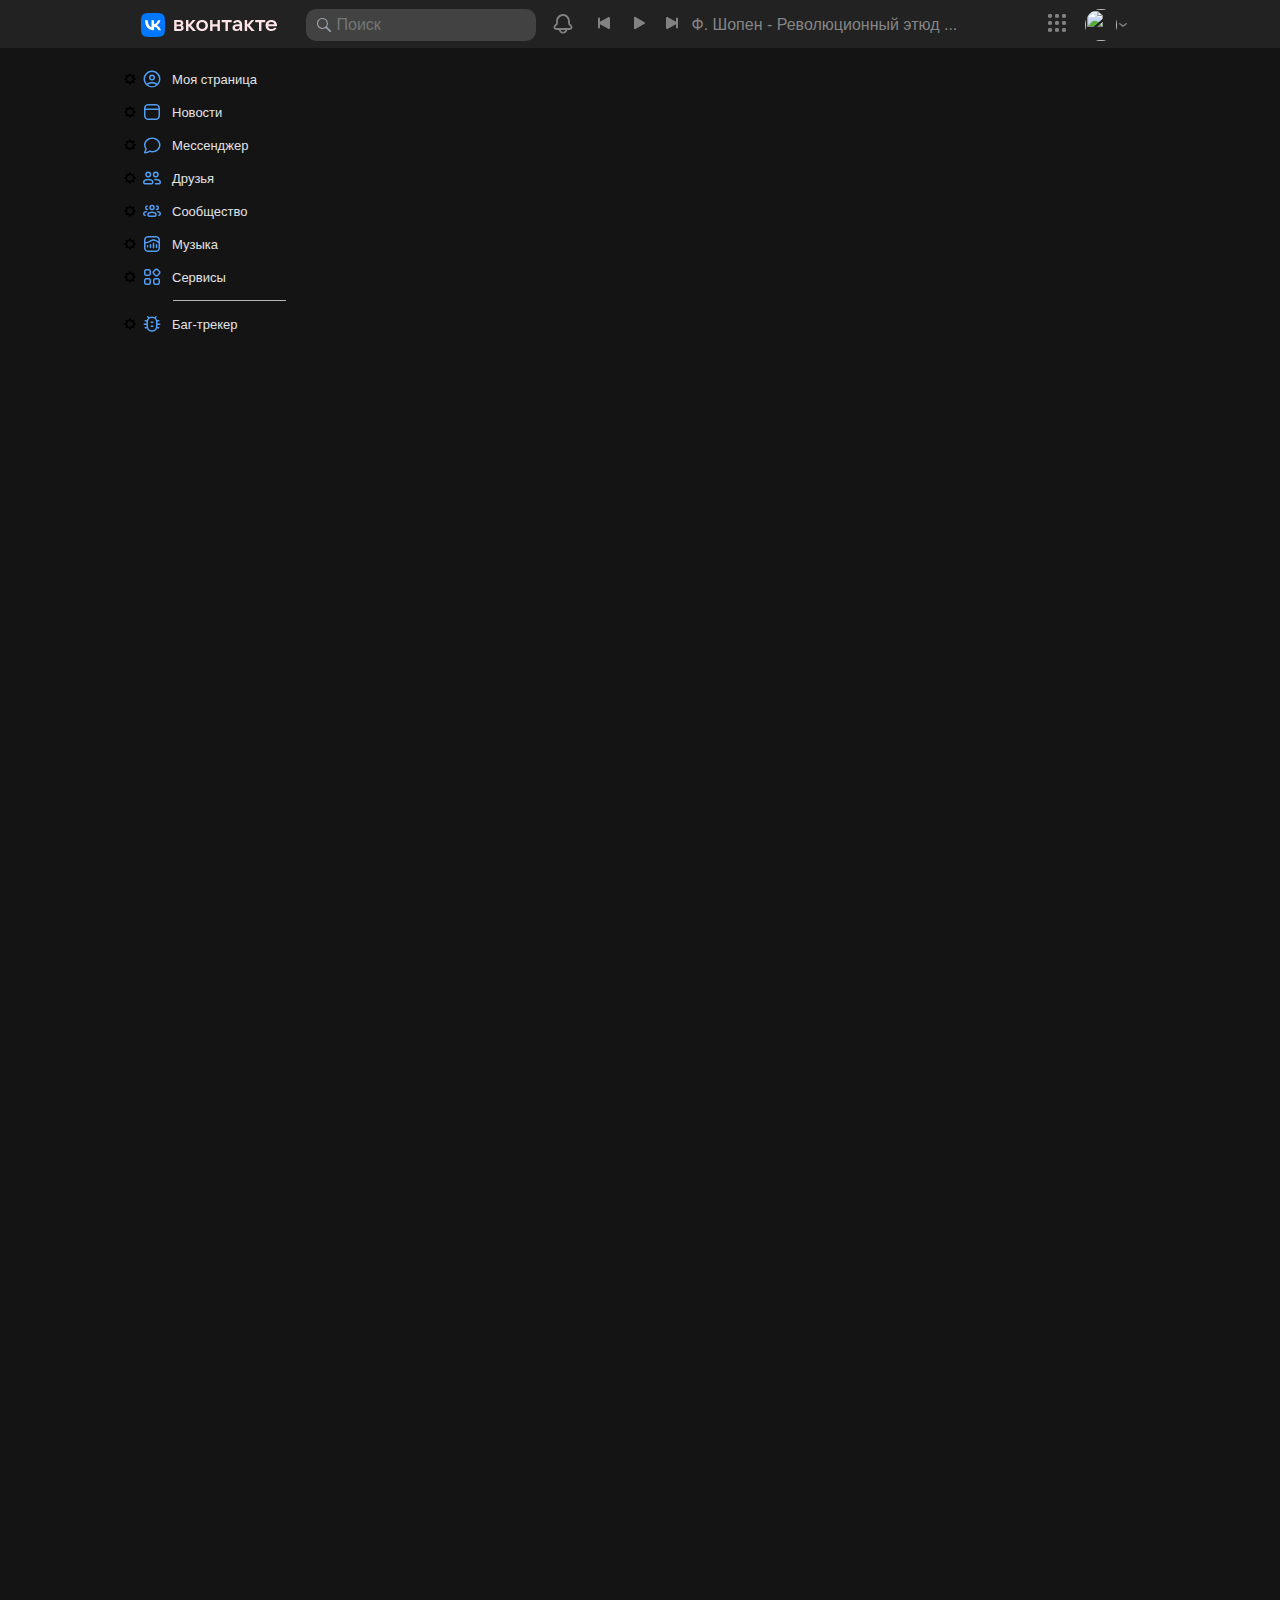
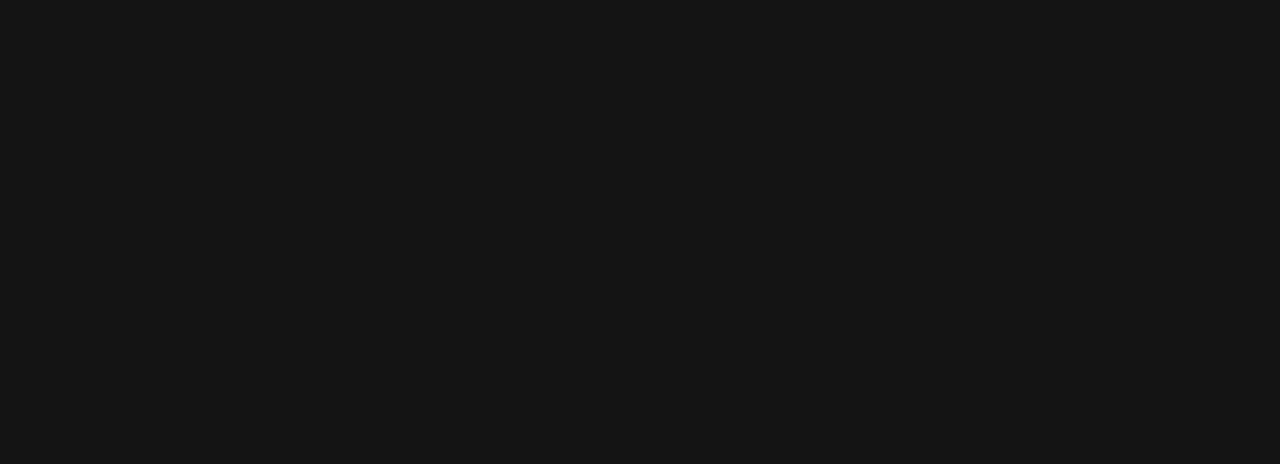
==== index.html @ 4e0b830e "first commit" ====
<!DOCTYPE html>
<html lang="en">
<head>
  <meta charset="UTF-8">
  <meta http-equiv="X-UA-Compatible" content="IE=edge">
  <meta name="viewport" content="width=device-width, initial-scale=1.0">
	<link rel="stylesheet" href="./css/styles.css">
  <title>VK</title>
</head>
<body>
	<header>
		<nav class="header__nav">
			<ul>
				<li>
					<a href="https://vk.com/feed" class="feedLink">
						<svg width="136" height="24" xmlns="http://www.w3.org/2000/svg"><path fill-rule="evenodd" clip-rule="evenodd" d="M67 12.5c0 3.34-2.43 5.5-5.88 5.5-3.45 0-5.88-2.16-5.88-5.5S57.67 7 61.12 7C64.57 7 67 9.16 67 12.5Zm-9.22 0c0 2.07 1.35 3.5 3.34 3.5s3.34-1.43 3.34-3.5-1.35-3.45-3.34-3.45-3.34 1.38-3.34 3.45Zm-17.03-.21c.95-.44 1.56-1.18 1.56-2.33 0-1.73-1.58-2.96-3.87-2.96h-5.27v11h5.5c2.37 0 4.02-1.29 4.02-3.05 0-1.33-.87-2.32-1.94-2.66ZM35.6 9.01h2.83c.85 0 1.44.5 1.44 1.2s-.6 1.2-1.44 1.2h-2.83V9ZM38.67 16h-3.06V13.3h3.06c.96 0 1.59.55 1.59 1.36 0 .8-.63 1.33-1.59 1.33ZM51.84 18h3.19l-5.06-5.71L54.61 7h-2.9l-3.68 4.27h-.6V7H45v11h2.44v-4.38h.59l3.8 4.38ZM76.47 7v4.34h-4.93V7H69.1v11h2.43v-4.44h4.93V18h2.43V7h-2.43ZM86.9 18h-2.44V9.22h-3.8V7H90.7v2.22h-3.8V18Zm9.7-11c-2.14 0-4.02.89-4.57 2.8l2.24.37a2.38 2.38 0 0 1 2.2-1.25c1.33 0 2.12.9 2.22 2.33h-2.37c-3.23 0-4.84 1.42-4.84 3.45 0 2.05 1.59 3.3 3.83 3.3 1.8 0 3-.82 3.53-1.73l.5 1.73h1.8v-6.18c0-3.19-1.73-4.82-4.54-4.82Zm-.72 9.16c-1.19 0-1.95-.61-1.95-1.57 0-.84.62-1.43 2.48-1.43h2.3c0 1.8-1.14 3-2.83 3ZM113.73 18h-3.2l-3.8-4.38h-.6V18h-2.42V7h2.43v4.27h.59L110.4 7h2.9l-4.63 5.29 5.05 5.71Zm4.27 0h2.44V9.22h3.8V7H114.2v2.22h3.8V18Zm12.3-11c3.33 0 5.7 2.2 5.7 5.37 0 .3-.02.55-.04.79h-8.84c.23 1.69 1.46 2.83 3.32 2.83 1.29 0 2.3-.55 2.83-1.33l2.29.38c-.83 2.1-2.98 2.96-5.27 2.96-3.34 0-5.71-2.18-5.71-5.5s2.37-5.5 5.71-5.5Zm3.06 4.25A3.06 3.06 0 0 0 130.29 9a3 3 0 0 0-3.02 2.25h6.09Z" fill="rgb(255, 227, 230)"></path><path d="M11.5 24h1c5.44 0 8.15 0 9.83-1.68C24 20.64 24 17.92 24 12.5v-1.02c0-5.4 0-8.12-1.67-9.8C20.65 0 17.93 0 12.5 0h-1C6.06 0 3.35 0 1.67 1.68 0 3.36 0 6.08 0 11.5v1.02c0 5.4 0 8.12 1.68 9.8C3.36 24 6.08 24 11.5 24Z" fill="#07F"></path><path d="M12.77 17.29c-5.47 0-8.59-3.75-8.72-9.99h2.74c.09 4.58 2.11 6.52 3.71 6.92V7.3h2.58v3.95c1.58-.17 3.24-1.97 3.8-3.95h2.58a7.62 7.62 0 0 1-3.51 4.98 7.9 7.9 0 0 1 4.11 5.01h-2.84a4.94 4.94 0 0 0-4.14-3.57v3.57h-.31Z" fill="#fff"></path></g></g><defs><clipPath id="new_logo_vk_with_text__a"><path fill="#fff" transform="translate(.001)" d="M0 0h136v24H0z"></path></clipPath><clipPath id="new_logo_vk_with_text__b"><path fill="#fff" transform="translate(0 -12)" d="M0 0h136v48H0z"></path></clipPath></defs></svg>
					</a>
				</li>
				<li>
					<div class="searchField">
						<img src="./img/search_16.svg" alt="">
						<input type="text" placeholder="Поиск">
					</div>
				</li>
				<li>
					<button type="button" class="notification"><svg xmlns="http://www.w3.org/2000/svg" width="24" height="24" fill="rgb(130, 130, 130)" viewBox="0 0 24 24"><path d="M12 2.1c4.02 0 6.9 3.28 6.9 7.53v1.6c0 .23.2.53.72 1.08l.27.27c1.08 1.1 1.51 1.73 1.51 2.75 0 .44-.05.79-.27 1.2-.45.88-1.42 1.37-2.87 1.37h-1.9c-.64 2.33-2.14 3.6-4.36 3.6-2.25 0-3.75-1.3-4.37-3.67l.02.07H5.74c-1.5 0-2.47-.5-2.9-1.41-.2-.4-.24-.72-.24-1.16 0-1.02.43-1.65 1.51-2.75l.27-.27c.53-.55.72-.85.72-1.08v-1.6C5.1 5.38 7.99 2.1 12 2.1Zm2.47 15.8H9.53c.46 1.25 1.25 1.8 2.47 1.8 1.22 0 2.01-.55 2.47-1.8ZM12 3.9c-2.96 0-5.1 2.43-5.1 5.73v1.6c0 .85-.39 1.46-1.23 2.33l-.28.29c-.75.75-.99 1.11-.99 1.48 0 .19.01.29.06.38.1.22.43.39 1.28.39h12.52c.82 0 1.16-.17 1.28-.4.05-.1.06-.2.06-.37 0-.37-.24-.73-.99-1.48l-.28-.29c-.84-.87-1.23-1.48-1.23-2.33v-1.6c0-3.3-2.13-5.73-5.1-5.73Z"></path></svg></button>
				</li>
				<li>
					<div class="musicPlayer-container">
						<div class="musicPlayer">
							<button><svg fill="rgb(130, 130, 130)" height="24" viewBox="0 0 24 24" width="24" xmlns="http://www.w3.org/2000/svg"><path d="M10 13.17v3.33a1 1 0 1 1-2 0v-9a1 1 0 0 1 2 0v3.33l8.15-4.66c.82-.48 1.85.11 1.85 1.06v9.54c0 .95-1.03 1.54-1.85 1.06z" fill-rule="evenodd"></path></svg></button>
							<button><svg xmlns="http://www.w3.org/2000/svg" width="24" height="24" fill="rgb(130, 130, 130)" viewBox="0 0 24 24"><path d="M18.5 11.13a1 1 0 0 1 0 1.74l-9 5.2A1 1 0 0 1 8 17.2V6.8a1 1 0 0 1 1.5-.86l9 5.2Z"></path></svg></button>
							<button><svg fill="rgb(130, 130, 130)" height="24" viewBox="0 0 24 24" width="24" xmlns="http://www.w3.org/2000/svg"><path d="M14 10.83V7.5a1 1 0 1 1 2 0v9a1 1 0 0 1-2 0v-3.33l-8.15 4.66A1.23 1.23 0 0 1 4 16.77V7.23c0-.95 1.03-1.54 1.85-1.06z"  fill-rule="evenodd"></path></svg></button>
							<p>Ф. Шопен - Революционный этюд ...</p>
						</div>
					</div>
				</li>
				<li>
					<div class="profileLink">
						<button class="sevice-button"><svg width="24" height="24" viewBox="0 0 24 24"  xmlns="http://www.w3.org/2000/svg"><path fill-rule="evenodd" clip-rule="evenodd" d="M3 5C3 4.29993 3 3.9499 3.13624 3.68251C3.25608 3.44731 3.44731 3.25608 3.68251 3.13624C3.9499 3 4.29993 3 5 3C5.70007 3 6.0501 3 6.31749 3.13624C6.55269 3.25608 6.74392 3.44731 6.86376 3.68251C7 3.9499 7 4.29993 7 5C7 5.70007 7 6.0501 6.86376 6.31749C6.74392 6.55269 6.55269 6.74392 6.31749 6.86376C6.0501 7 5.70007 7 5 7C4.29993 7 3.9499 7 3.68251 6.86376C3.44731 6.74392 3.25608 6.55269 3.13624 6.31749C3 6.0501 3 5.70007 3 5ZM3 12C3 11.2999 3 10.9499 3.13624 10.6825C3.25608 10.4473 3.44731 10.2561 3.68251 10.1362C3.9499 10 4.29993 10 5 10C5.70007 10 6.0501 10 6.31749 10.1362C6.55269 10.2561 6.74392 10.4473 6.86376 10.6825C7 10.9499 7 11.2999 7 12C7 12.7001 7 13.0501 6.86376 13.3175C6.74392 13.5527 6.55269 13.7439 6.31749 13.8638C6.0501 14 5.70007 14 5 14C4.29993 14 3.9499 14 3.68251 13.8638C3.44731 13.7439 3.25608 13.5527 3.13624 13.3175C3 13.0501 3 12.7001 3 12ZM3.13624 17.6825C3 17.9499 3 18.2999 3 19C3 19.7001 3 20.0501 3.13624 20.3175C3.25608 20.5527 3.44731 20.7439 3.68251 20.8638C3.9499 21 4.29993 21 5 21C5.70007 21 6.0501 21 6.31749 20.8638C6.55269 20.7439 6.74392 20.5527 6.86376 20.3175C7 20.0501 7 19.7001 7 19C7 18.2999 7 17.9499 6.86376 17.6825C6.74392 17.4473 6.55269 17.2561 6.31749 17.1362C6.0501 17 5.70007 17 5 17C4.29993 17 3.9499 17 3.68251 17.1362C3.44731 17.2561 3.25608 17.4473 3.13624 17.6825ZM10 5C10 4.29993 10 3.9499 10.1362 3.68251C10.2561 3.44731 10.4473 3.25608 10.6825 3.13624C10.9499 3 11.2999 3 12 3C12.7001 3 13.0501 3 13.3175 3.13624C13.5527 3.25608 13.7439 3.44731 13.8638 3.68251C14 3.9499 14 4.29993 14 5C14 5.70007 14 6.0501 13.8638 6.31749C13.7439 6.55269 13.5527 6.74392 13.3175 6.86376C13.0501 7 12.7001 7 12 7C11.2999 7 10.9499 7 10.6825 6.86376C10.4473 6.74392 10.2561 6.55269 10.1362 6.31749C10 6.0501 10 5.70007 10 5ZM10.1362 10.6825C10 10.9499 10 11.2999 10 12C10 12.7001 10 13.0501 10.1362 13.3175C10.2561 13.5527 10.4473 13.7439 10.6825 13.8638C10.9499 14 11.2999 14 12 14C12.7001 14 13.0501 14 13.3175 13.8638C13.5527 13.7439 13.7439 13.5527 13.8638 13.3175C14 13.0501 14 12.7001 14 12C14 11.2999 14 10.9499 13.8638 10.6825C13.7439 10.4473 13.5527 10.2561 13.3175 10.1362C13.0501 10 12.7001 10 12 10C11.2999 10 10.9499 10 10.6825 10.1362C10.4473 10.2561 10.2561 10.4473 10.1362 10.6825ZM10 19C10 18.2999 10 17.9499 10.1362 17.6825C10.2561 17.4473 10.4473 17.2561 10.6825 17.1362C10.9499 17 11.2999 17 12 17C12.7001 17 13.0501 17 13.3175 17.1362C13.5527 17.2561 13.7439 17.4473 13.8638 17.6825C14 17.9499 14 18.2999 14 19C14 19.7001 14 20.0501 13.8638 20.3175C13.7439 20.5527 13.5527 20.7439 13.3175 20.8638C13.0501 21 12.7001 21 12 21C11.2999 21 10.9499 21 10.6825 20.8638C10.4473 20.7439 10.2561 20.5527 10.1362 20.3175C10 20.0501 10 19.7001 10 19ZM17.1362 3.68251C17 3.9499 17 4.29993 17 5C17 5.70007 17 6.0501 17.1362 6.31749C17.2561 6.55269 17.4473 6.74392 17.6825 6.86376C17.9499 7 18.2999 7 19 7C19.7001 7 20.0501 7 20.3175 6.86376C20.5527 6.74392 20.7439 6.55269 20.8638 6.31749C21 6.0501 21 5.70007 21 5C21 4.29993 21 3.9499 20.8638 3.68251C20.7439 3.44731 20.5527 3.25608 20.3175 3.13624C20.0501 3 19.7001 3 19 3C18.2999 3 17.9499 3 17.6825 3.13624C17.4473 3.25608 17.2561 3.44731 17.1362 3.68251ZM17 12C17 11.2999 17 10.9499 17.1362 10.6825C17.2561 10.4473 17.4473 10.2561 17.6825 10.1362C17.9499 10 18.2999 10 19 10C19.7001 10 20.0501 10 20.3175 10.1362C20.5527 10.2561 20.7439 10.4473 20.8638 10.6825C21 10.9499 21 11.2999 21 12C21 12.7001 21 13.0501 20.8638 13.3175C20.7439 13.5527 20.5527 13.7439 20.3175 13.8638C20.0501 14 19.7001 14 19 14C18.2999 14 17.9499 14 17.6825 13.8638C17.4473 13.7439 17.2561 13.5527 17.1362 13.3175C17 13.0501 17 12.7001 17 12ZM17.1362 17.6825C17 17.9499 17 18.2999 17 19C17 19.7001 17 20.0501 17.1362 20.3175C17.2561 20.5527 17.4473 20.7439 17.6825 20.8638C17.9499 21 18.2999 21 19 21C19.7001 21 20.0501 21 20.3175 20.8638C20.5527 20.7439 20.7439 20.5527 20.8638 20.3175C21 20.0501 21 19.7001 21 19C21 18.2999 21 17.9499 20.8638 17.6825C20.7439 17.4473 20.5527 17.2561 20.3175 17.1362C20.0501 17 19.7001 17 19 17C18.2999 17 17.9499 17 17.6825 17.1362C17.4473 17.2561 17.2561 17.4473 17.1362 17.6825Z" fill="rgb(130, 130, 130)"></path></svg></button>
						<img src="https://sun7-23.userapi.com/s/v1/ig1/T058qdeTZw8lB11yMmc65r5_5e2QBACiPxk36OSyviLUZbp7XLorpheF04_qfHcwSFgsUuPk.jpg?size=50x50&quality=96&crop=140,0,338,338&ava=1" alt="">
						<svg  height="8" viewBox="0 0 12 8" width="12" xmlns="http://www.w3.org/2000/svg"><path clip-rule="evenodd" d="M2.16 2.3a.75.75 0 0 1 1.05-.14L6 4.3l2.8-2.15a.75.75 0 1 1 .9 1.19l-3.24 2.5c-.27.2-.65.2-.92 0L2.3 3.35a.75.75 0 0 1-.13-1.05z" fill="rgb(130, 130, 130)"" fill-rule="evenodd"></path></svg>
					</div>
				</li>
			</ul>
		</nav>
	</header>
	<main>
		<div class="side-bar">
			<div class="side-bar__menu">
				<nav>
					<ul>
						<li class="side-bar__item">
							<div class="side-bar__setting-button">
								<svg width="14" height="14" viewBox="0 0 24 24" xmlns="http://www.w3.org/2000/svg" ><g id="settings_24__Page-2" stroke="none" stroke-width="1" fill="none" fill-rule="evenodd"><g id="settings_24__settings_24"><path id="settings_24__Bounds" d="M0 0h24v24H0z"></path><path d="M9.13 5.05c1.25-.72 1.47-1.47 1.62-2.22.17-.83.42-.83.83-.83h.84c.41 0 .58 0 .83.83.23.75.38 1.5 1.63 2.23 1.4.37 2.08 0 2.72-.43.7-.47.88-.29 1.18 0l.59.6c.29.29.4.4 0 1.17-.38.7-.8 1.33-.42 2.73.72 1.25 1.47 1.47 2.22 1.62.83.17.83.42.83.83v.84c0 .41 0 .58-.83.83-.75.23-1.5.38-2.23 1.63-.37 1.4 0 2.08.43 2.72.47.7.29.88 0 1.18l-.6.59c-.29.29-.4.4-1.17 0-.7-.38-1.33-.8-2.73-.42-1.25.72-1.47 1.47-1.62 2.22-.17.83-.42.83-.83.83h-.84c-.41 0-.58 0-.83-.83-.23-.75-.38-1.5-1.63-2.23-1.4-.37-2.08 0-2.72.43-.7.47-.88.29-1.18 0l-.59-.6c-.29-.29-.4-.4 0-1.17.38-.7.8-1.33.42-2.73-.72-1.25-1.47-1.47-2.22-1.62-.83-.17-.83-.42-.83-.83v-.84c0-.41 0-.58.83-.83.75-.23 1.5-.38 2.23-1.63.37-1.4 0-2.08-.43-2.72-.47-.7-.29-.88 0-1.18l.6-.59c.29-.29.4-.4 1.17 0 .7.38 1.33.8 2.73.42ZM12 16.75a4.75 4.75 0 1 0 0-9.5 4.75 4.75 0 0 0 0 9.5Z" id="settings_24__Mask" fill="currentColor"></path></g></g></svg>
							</div>
							<div class="side-bar__link_container">
								<a href="" class="side-bar__link">
									<svg fill="none" height="20" viewBox="0 0 20 20" width="20" xmlns="http://www.w3.org/2000/svg"><path clip-rule="evenodd" d="M5.84 15.63a6.97 6.97 0 0 0 8.32 0 8.2 8.2 0 0 0-8.32 0zM4.7 14.57a7 7 0 1 1 10.6 0 9.7 9.7 0 0 0-10.6 0zM10 1.5a8.5 8.5 0 1 0 0 17 8.5 8.5 0 0 0 0-17zm-1.5 7a1.5 1.5 0 1 0 3 0 1.5 1.5 0 0 0-3 0zm1.5-3a3 3 0 1 0 0 6 3 3 0 0 0 0-6z" fill="#529EF4" fill-rule="evenodd"></path></svg>
									<span>Моя страница</span>
								</a>
							</div>				
						</li>
						<li class="side-bar__item">
							<div class="side-bar__setting-button">
								<svg width="14" height="14" viewBox="0 0 24 24" xmlns="http://www.w3.org/2000/svg" ><g id="settings_24__Page-2" stroke="none" stroke-width="1" fill="none" fill-rule="evenodd"><g id="settings_24__settings_24"><path id="settings_24__Bounds" d="M0 0h24v24H0z"></path><path d="M9.13 5.05c1.25-.72 1.47-1.47 1.62-2.22.17-.83.42-.83.83-.83h.84c.41 0 .58 0 .83.83.23.75.38 1.5 1.63 2.23 1.4.37 2.08 0 2.72-.43.7-.47.88-.29 1.18 0l.59.6c.29.29.4.4 0 1.17-.38.7-.8 1.33-.42 2.73.72 1.25 1.47 1.47 2.22 1.62.83.17.83.42.83.83v.84c0 .41 0 .58-.83.83-.75.23-1.5.38-2.23 1.63-.37 1.4 0 2.08.43 2.72.47.7.29.88 0 1.18l-.6.59c-.29.29-.4.4-1.17 0-.7-.38-1.33-.8-2.73-.42-1.25.72-1.47 1.47-1.62 2.22-.17.83-.42.83-.83.83h-.84c-.41 0-.58 0-.83-.83-.23-.75-.38-1.5-1.63-2.23-1.4-.37-2.08 0-2.72.43-.7.47-.88.29-1.18 0l-.59-.6c-.29-.29-.4-.4 0-1.17.38-.7.8-1.33.42-2.73-.72-1.25-1.47-1.47-2.22-1.62-.83-.17-.83-.42-.83-.83v-.84c0-.41 0-.58.83-.83.75-.23 1.5-.38 2.23-1.63.37-1.4 0-2.08-.43-2.72-.47-.7-.29-.88 0-1.18l.6-.59c.29-.29.4-.4 1.17 0 .7.38 1.33.8 2.73.42ZM12 16.75a4.75 4.75 0 1 0 0-9.5 4.75 4.75 0 0 0 0 9.5Z" id="settings_24__Mask" fill="currentColor"></path></g></g></svg>
							</div>
							<div class="side-bar__link_container">
								<a href="" class="side-bar__link">
									<svg fill="none" height="20" viewBox="0 0 20 20" width="20" xmlns="http://www.w3.org/2000/svg"><path clip-rule="evenodd" d="M11.84 2H8.16c-.93 0-1.67 0-2.26.05-.62.05-1.15.15-1.63.4a4.15 4.15 0 0 0-1.82 1.82 4.26 4.26 0 0 0-.4 1.63C2 6.5 2 7.23 2 8.16v3.68c0 .93 0 1.67.05 2.26.05.62.15 1.15.4 1.63.4.78 1.04 1.42 1.82 1.82.48.25 1.01.35 1.63.4.6.05 1.33.05 2.26.05h3.68c.93 0 1.67 0 2.26-.05a4.26 4.26 0 0 0 1.63-.4 4.15 4.15 0 0 0 1.82-1.82c.25-.48.35-1.01.4-1.63.05-.6.05-1.33.05-2.26V8.16c0-.93 0-1.67-.05-2.26a4.26 4.26 0 0 0-.4-1.63 4.15 4.15 0 0 0-1.82-1.82 4.26 4.26 0 0 0-1.63-.4C13.5 2 12.77 2 11.84 2zm-6.9 1.79c.25-.12.56-.2 1.08-.25.53-.04 1.2-.04 2.17-.04h3.62c.96 0 1.64 0 2.17.04.52.05.83.13 1.07.25.5.25.9.66 1.16 1.16.12.24.2.55.25 1.07l.02.48H3.52l.02-.48c.05-.52.13-.83.25-1.07.25-.5.66-.9 1.16-1.16zM3.5 8v3.81c0 .96 0 1.64.04 2.17.05.52.13.83.25 1.07.25.5.66.9 1.16 1.16.24.12.55.2 1.07.25.53.04 1.2.04 2.17.04h3.62c.96 0 1.64 0 2.17-.04a2.8 2.8 0 0 0 1.07-.25c.5-.25.9-.66 1.16-1.16.12-.24.2-.55.25-1.07.04-.53.04-1.2.04-2.17V8z" fill="#529EF4" fill-rule="evenodd"></path></svg>
									<span>Новости</span>
								</a>
							</div>
						</li>
						<li class="side-bar__item">
							<div class="side-bar__setting-button">
								<svg width="14" height="14" viewBox="0 0 24 24" xmlns="http://www.w3.org/2000/svg" ><g id="settings_24__Page-2" stroke="none" stroke-width="1" fill="none" fill-rule="evenodd"><g id="settings_24__settings_24"><path id="settings_24__Bounds" d="M0 0h24v24H0z"></path><path d="M9.13 5.05c1.25-.72 1.47-1.47 1.62-2.22.17-.83.42-.83.83-.83h.84c.41 0 .58 0 .83.83.23.75.38 1.5 1.63 2.23 1.4.37 2.08 0 2.72-.43.7-.47.88-.29 1.18 0l.59.6c.29.29.4.4 0 1.17-.38.7-.8 1.33-.42 2.73.72 1.25 1.47 1.47 2.22 1.62.83.17.83.42.83.83v.84c0 .41 0 .58-.83.83-.75.23-1.5.38-2.23 1.63-.37 1.4 0 2.08.43 2.72.47.7.29.88 0 1.18l-.6.59c-.29.29-.4.4-1.17 0-.7-.38-1.33-.8-2.73-.42-1.25.72-1.47 1.47-1.62 2.22-.17.83-.42.83-.83.83h-.84c-.41 0-.58 0-.83-.83-.23-.75-.38-1.5-1.63-2.23-1.4-.37-2.08 0-2.72.43-.7.47-.88.29-1.18 0l-.59-.6c-.29-.29-.4-.4 0-1.17.38-.7.8-1.33.42-2.73-.72-1.25-1.47-1.47-2.22-1.62-.83-.17-.83-.42-.83-.83v-.84c0-.41 0-.58.83-.83.75-.23 1.5-.38 2.23-1.63.37-1.4 0-2.08-.43-2.72-.47-.7-.29-.88 0-1.18l.6-.59c.29-.29.4-.4 1.17 0 .7.38 1.33.8 2.73.42ZM12 16.75a4.75 4.75 0 1 0 0-9.5 4.75 4.75 0 0 0 0 9.5Z" id="settings_24__Mask" fill="currentColor"></path></g></g></svg>
							</div>	
							<div class="side-bar__link_container">
								<a href="" class="side-bar__link">
									<svg width="20" height="20" viewBox="0 0 20 20" xmlns="http://www.w3.org/2000/svg"><g id="message_outline_20__Page-2" stroke="none" stroke-width="1" fill="none" fill-rule="evenodd"><g id="message_outline_20__message_outline_20"><path id="message_outline_20__Shape" opacity=".4" d="M0 0h20v20H0z"></path><path d="M6.83 15.75c.2-.23.53-.31.82-.2.81.3 1.7.45 2.6.45 3.77 0 6.75-2.7 6.75-6s-2.98-6-6.75-6S3.5 6.7 3.5 10c0 1.21.4 2.37 1.14 3.35.1.14.16.31.15.49-.04.76-.4 1.78-1.08 3.13 1.48-.11 2.5-.53 3.12-1.22ZM3.24 18.5a1.2 1.2 0 0 1-1.1-1.77A10.77 10.77 0 0 0 3.26 14 7 7 0 0 1 2 10c0-4.17 3.68-7.5 8.25-7.5S18.5 5.83 18.5 10s-3.68 7.5-8.25 7.5c-.92 0-1.81-.13-2.66-.4-1 .89-2.46 1.34-4.35 1.4Z" id="message_outline_20__Icon-Color" fill="#529EF4" fill-rule="nonzero"></path></g></g></svg>
									<span>Мессенджер</span>
								</a>
							</div>						
						</li>
						<li class="side-bar__item">
							<div class="side-bar__setting-button">
								<svg width="14" height="14" viewBox="0 0 24 24" xmlns="http://www.w3.org/2000/svg" ><g id="settings_24__Page-2" stroke="none" stroke-width="1" fill="none" fill-rule="evenodd"><g id="settings_24__settings_24"><path id="settings_24__Bounds" d="M0 0h24v24H0z"></path><path d="M9.13 5.05c1.25-.72 1.47-1.47 1.62-2.22.17-.83.42-.83.83-.83h.84c.41 0 .58 0 .83.83.23.75.38 1.5 1.63 2.23 1.4.37 2.08 0 2.72-.43.7-.47.88-.29 1.18 0l.59.6c.29.29.4.4 0 1.17-.38.7-.8 1.33-.42 2.73.72 1.25 1.47 1.47 2.22 1.62.83.17.83.42.83.83v.84c0 .41 0 .58-.83.83-.75.23-1.5.38-2.23 1.63-.37 1.4 0 2.08.43 2.72.47.7.29.88 0 1.18l-.6.59c-.29.29-.4.4-1.17 0-.7-.38-1.33-.8-2.73-.42-1.25.72-1.47 1.47-1.62 2.22-.17.83-.42.83-.83.83h-.84c-.41 0-.58 0-.83-.83-.23-.75-.38-1.5-1.63-2.23-1.4-.37-2.08 0-2.72.43-.7.47-.88.29-1.18 0l-.59-.6c-.29-.29-.4-.4 0-1.17.38-.7.8-1.33.42-2.73-.72-1.25-1.47-1.47-2.22-1.62-.83-.17-.83-.42-.83-.83v-.84c0-.41 0-.58.83-.83.75-.23 1.5-.38 2.23-1.63.37-1.4 0-2.08-.43-2.72-.47-.7-.29-.88 0-1.18l.6-.59c.29-.29.4-.4 1.17 0 .7.38 1.33.8 2.73.42ZM12 16.75a4.75 4.75 0 1 0 0-9.5 4.75 4.75 0 0 0 0 9.5Z" id="settings_24__Mask" fill="currentColor"></path></g></g></svg>
							</div>	
							<div class="side-bar__link_container">
								<a href="" class="side-bar__link">
									<svg fill="none" height="20" viewBox="0 0 20 20" width="20" xmlns="http://www.w3.org/2000/svg"><g fill="#529EF4"><g clip-rule="evenodd" fill-rule="evenodd"><path d="M6.25 3.5a3 3 0 1 0 0 6 3 3 0 0 0 0-6zm-1.5 3a1.5 1.5 0 1 0 3 0 1.5 1.5 0 0 0-3 0zm-2.06 5.07c.96-.55 2.22-.82 3.56-.82s2.6.27 3.56.82c.98.56 1.69 1.47 1.69 2.68 0 .7-.28 1.3-.78 1.71-.48.39-1.1.54-1.72.54H3.5c-.61 0-1.24-.15-1.72-.54-.5-.4-.78-1-.78-1.71 0-1.21.71-2.12 1.69-2.68zm.75 1.3c-.65.37-.94.84-.94 1.38 0 .3.1.44.22.54.14.11.4.21.78.21H9c.39 0 .64-.1.78-.21.12-.1.22-.25.22-.54 0-.54-.29-1-.94-1.38-.66-.39-1.65-.62-2.81-.62s-2.15.23-2.81.62zM13.75 3.5a3 3 0 1 0 0 6 3 3 0 0 0 0-6zm-1.5 3a1.5 1.5 0 1 0 3 0 1.5 1.5 0 0 0-3 0z"></path></g><path d="M13.75 12.25c-.23 0-.45.01-.68.03a.75.75 0 1 1-.14-1.49c.27-.03.54-.04.82-.04 1.34 0 2.6.27 3.56.82.98.56 1.69 1.47 1.69 2.68 0 .7-.28 1.3-.78 1.71-.48.39-1.1.54-1.72.54h-3a.75.75 0 0 1 0-1.5h3c.39 0 .64-.1.78-.21.12-.1.22-.25.22-.54 0-.54-.29-1-.94-1.38a5.77 5.77 0 0 0-2.81-.62z"></path></g></svg>
									<span>Друзья</span>
								</a>
							</div>						
						</li>
						<li class="side-bar__item">
							<div class="side-bar__setting-button">
								<svg width="14" height="14" viewBox="0 0 24 24" xmlns="http://www.w3.org/2000/svg" ><g id="settings_24__Page-2" stroke="none" stroke-width="1" fill="none" fill-rule="evenodd"><g id="settings_24__settings_24"><path id="settings_24__Bounds" d="M0 0h24v24H0z"></path><path d="M9.13 5.05c1.25-.72 1.47-1.47 1.62-2.22.17-.83.42-.83.83-.83h.84c.41 0 .58 0 .83.83.23.75.38 1.5 1.63 2.23 1.4.37 2.08 0 2.72-.43.7-.47.88-.29 1.18 0l.59.6c.29.29.4.4 0 1.17-.38.7-.8 1.33-.42 2.73.72 1.25 1.47 1.47 2.22 1.62.83.17.83.42.83.83v.84c0 .41 0 .58-.83.83-.75.23-1.5.38-2.23 1.63-.37 1.4 0 2.08.43 2.72.47.7.29.88 0 1.18l-.6.59c-.29.29-.4.4-1.17 0-.7-.38-1.33-.8-2.73-.42-1.25.72-1.47 1.47-1.62 2.22-.17.83-.42.83-.83.83h-.84c-.41 0-.58 0-.83-.83-.23-.75-.38-1.5-1.63-2.23-1.4-.37-2.08 0-2.72.43-.7.47-.88.29-1.18 0l-.59-.6c-.29-.29-.4-.4 0-1.17.38-.7.8-1.33.42-2.73-.72-1.25-1.47-1.47-2.22-1.62-.83-.17-.83-.42-.83-.83v-.84c0-.41 0-.58.83-.83.75-.23 1.5-.38 2.23-1.63.37-1.4 0-2.08-.43-2.72-.47-.7-.29-.88 0-1.18l.6-.59c.29-.29.4-.4 1.17 0 .7.38 1.33.8 2.73.42ZM12 16.75a4.75 4.75 0 1 0 0-9.5 4.75 4.75 0 0 0 0 9.5Z" id="settings_24__Mask" fill="currentColor"></path></g></g></svg>
							</div>	
							<div class="side-bar__link_container">
								<a href="" class="side-bar__link">
									<svg fill="none" height="20" viewBox="0 0 20 20" width="20" xmlns="http://www.w3.org/2000/svg"><path clip-rule="evenodd" d="M10 7.75a1.25 1.25 0 1 1 0-2.5 1.25 1.25 0 0 1 0 2.5zM7.25 6.5a2.75 2.75 0 1 1 5.5 0 2.75 2.75 0 0 1-5.5 0zm-.5 7.25c0-.42.23-.83.8-1.17A4.81 4.81 0 0 1 10 12c1.03 0 1.88.23 2.45.58.57.34.8.75.8 1.17 0 .3-.1.44-.22.54-.14.11-.4.21-.78.21h-4.5c-.39 0-.64-.1-.78-.21-.12-.1-.22-.25-.22-.54zM10 10.5c-1.22 0-2.37.27-3.23.8-.88.53-1.52 1.37-1.52 2.45 0 .7.28 1.3.78 1.71.48.39 1.1.54 1.72.54h4.5c.61 0 1.24-.15 1.72-.54.5-.4.78-1 .78-1.71 0-1.08-.64-1.92-1.52-2.45-.86-.53-2-.8-3.23-.8zm4-5.59c.06-.4.44-.7.85-.64a2.5 2.5 0 0 1-.35 4.98.75.75 0 0 1 0-1.5 1 1 0 0 0 .14-1.99.75.75 0 0 1-.63-.85zM15.76 10a.75.75 0 0 0 0 1.5c1.16 0 1.75.67 1.75 1.25 0 .22-.07.41-.19.55-.1.12-.24.2-.46.2a.75.75 0 0 0 0 1.5c1.43 0 2.15-1.21 2.15-2.25 0-1.71-1.6-2.75-3.25-2.75zM5 10.75a.75.75 0 0 0-.75-.75C2.61 10 1 11.04 1 12.75 1 13.79 1.72 15 3.15 15a.75.75 0 0 0 0-1.5.57.57 0 0 1-.47-.2.86.86 0 0 1-.18-.55c0-.58.6-1.25 1.75-1.25.41 0 .75-.34.75-.75zm.14-6.47a.75.75 0 0 1 .22 1.48 1 1 0 0 0 .14 1.99.75.75 0 1 1 0 1.5 2.5 2.5 0 0 1-.36-4.97z" fill="#529EF4" fill-rule="evenodd"></path></svg>
									<span>Сообщество</span>
								</a>
							</div>						
						</li>
						<li class="side-bar__item">
							<div class="side-bar__setting-button">
								<svg width="14" height="14" viewBox="0 0 24 24" xmlns="http://www.w3.org/2000/svg" ><g id="settings_24__Page-2" stroke="none" stroke-width="1" fill="none" fill-rule="evenodd"><g id="settings_24__settings_24"><path id="settings_24__Bounds" d="M0 0h24v24H0z"></path><path d="M9.13 5.05c1.25-.72 1.47-1.47 1.62-2.22.17-.83.42-.83.83-.83h.84c.41 0 .58 0 .83.83.23.75.38 1.5 1.63 2.23 1.4.37 2.08 0 2.72-.43.7-.47.88-.29 1.18 0l.59.6c.29.29.4.4 0 1.17-.38.7-.8 1.33-.42 2.73.72 1.25 1.47 1.47 2.22 1.62.83.17.83.42.83.83v.84c0 .41 0 .58-.83.83-.75.23-1.5.38-2.23 1.63-.37 1.4 0 2.08.43 2.72.47.7.29.88 0 1.18l-.6.59c-.29.29-.4.4-1.17 0-.7-.38-1.33-.8-2.73-.42-1.25.72-1.47 1.47-1.62 2.22-.17.83-.42.83-.83.83h-.84c-.41 0-.58 0-.83-.83-.23-.75-.38-1.5-1.63-2.23-1.4-.37-2.08 0-2.72.43-.7.47-.88.29-1.18 0l-.59-.6c-.29-.29-.4-.4 0-1.17.38-.7.8-1.33.42-2.73-.72-1.25-1.47-1.47-2.22-1.62-.83-.17-.83-.42-.83-.83v-.84c0-.41 0-.58.83-.83.75-.23 1.5-.38 2.23-1.63.37-1.4 0-2.08-.43-2.72-.47-.7-.29-.88 0-1.18l.6-.59c.29-.29.4-.4 1.17 0 .7.38 1.33.8 2.73.42ZM12 16.75a4.75 4.75 0 1 0 0-9.5 4.75 4.75 0 0 0 0 9.5Z" id="settings_24__Mask" fill="currentColor"></path></g></g></svg>
							</div>				
							<div class="side-bar__link_container">
								<a href="" class="side-bar__link">
									<svg fill="none" height="20" viewBox="0 0 20 20" width="20" xmlns="http://www.w3.org/2000/svg"><path fill="#529EF4" d="M5.5 11a.75.75 0 0 1 .75.75v1a.75.75 0 0 1-.75.75.75.75 0 0 1-.75-.75v-1A.75.75 0 0 1 5.5 11Zm3.75-.25a.75.75 0 0 0-1.5 0v2.75a.75.75 0 0 0 1.5 0v-2.75ZM14.5 10a.75.75 0 0 1 .75.76v2.8a.75.75 0 0 1-1.5-.01v-2.8a.75.75 0 0 1 .75-.75Zm-2.25-.74a.75.75 0 0 0-1.5 0v4.5a.75.75 0 0 0 1.5 0v-4.5Z"></path><path fill="#529EF4" fill-rule="evenodd" d="M7.92 2c-.88 0-1.6 0-2.17.05a4.1 4.1 0 0 0-1.57.39 4 4 0 0 0-1.74 1.74 4.1 4.1 0 0 0-.4 1.57C2 6.33 2 7.04 2 7.92v4.16c0 .88 0 1.6.05 2.17.04.58.15 1.1.39 1.57a4 4 0 0 0 1.74 1.74c.48.24.99.35 1.57.4.58.04 1.29.04 2.17.04h4.16c.88 0 1.6 0 2.17-.05a4.1 4.1 0 0 0 1.57-.39 4 4 0 0 0 1.74-1.74c.24-.47.35-.99.4-1.57.04-.58.04-1.29.04-2.17V7.92c0-.88 0-1.6-.05-2.17a4.1 4.1 0 0 0-.39-1.57 4 4 0 0 0-1.74-1.74 4.1 4.1 0 0 0-1.57-.4C13.67 2 12.96 2 12.08 2H7.92ZM4.87 3.77c.22-.11.51-.19 1-.23.51-.04 1.16-.04 2.08-.04h4.1c.92 0 1.57 0 2.07.04.5.04.8.12 1.02.23a2.5 2.5 0 0 1 1.09 1.1c.11.22.19.51.23 1 .03.42.04.93.04 1.6-.38-.28-.85-.6-1.35-.9-1.04-.65-2.4-1.32-3.65-1.32-1.43 0-2.53.64-3.54 1.23l-.42.25A8.5 8.5 0 0 1 3.5 7.99v-.04c0-.92 0-1.57.04-2.07.04-.5.12-.8.23-1.01a2.5 2.5 0 0 1 1.1-1.1ZM3.5 9.5v2.55c0 .92 0 1.57.04 2.07.04.5.12.8.23 1.02a2.5 2.5 0 0 0 1.1 1.09c.22.11.51.19 1 .23.51.04 1.16.04 2.08.04h4.1c.92 0 1.57 0 2.07-.04.5-.04.8-.12 1.02-.23a2.5 2.5 0 0 0 1.09-1.1c.11-.22.19-.51.23-1 .04-.51.04-1.16.04-2.08V9.36a30.58 30.58 0 0 1-.17-.13c-.43-.33-1.14-.88-1.96-1.39a6.19 6.19 0 0 0-2.87-1.09c-1 0-1.73.42-2.77 1.02a70.79 70.79 0 0 1-.45.26A9.97 9.97 0 0 1 3.5 9.5Z" clip-rule="evenodd"></path></svg>
									<span>Музыка</span>
								</a>
							</div>			
						</li>
						<li class="side-bar__item">
							<div class="side-bar__setting-button">
								<svg width="14" height="14" viewBox="0 0 24 24" xmlns="http://www.w3.org/2000/svg" ><g id="settings_24__Page-2" stroke="none" stroke-width="1" fill="none" fill-rule="evenodd"><g id="settings_24__settings_24"><path id="settings_24__Bounds" d="M0 0h24v24H0z"></path><path d="M9.13 5.05c1.25-.72 1.47-1.47 1.62-2.22.17-.83.42-.83.83-.83h.84c.41 0 .58 0 .83.83.23.75.38 1.5 1.63 2.23 1.4.37 2.08 0 2.72-.43.7-.47.88-.29 1.18 0l.59.6c.29.29.4.4 0 1.17-.38.7-.8 1.33-.42 2.73.72 1.25 1.47 1.47 2.22 1.62.83.17.83.42.83.83v.84c0 .41 0 .58-.83.83-.75.23-1.5.38-2.23 1.63-.37 1.4 0 2.08.43 2.72.47.7.29.88 0 1.18l-.6.59c-.29.29-.4.4-1.17 0-.7-.38-1.33-.8-2.73-.42-1.25.72-1.47 1.47-1.62 2.22-.17.83-.42.83-.83.83h-.84c-.41 0-.58 0-.83-.83-.23-.75-.38-1.5-1.63-2.23-1.4-.37-2.08 0-2.72.43-.7.47-.88.29-1.18 0l-.59-.6c-.29-.29-.4-.4 0-1.17.38-.7.8-1.33.42-2.73-.72-1.25-1.47-1.47-2.22-1.62-.83-.17-.83-.42-.83-.83v-.84c0-.41 0-.58.83-.83.75-.23 1.5-.38 2.23-1.63.37-1.4 0-2.08-.43-2.72-.47-.7-.29-.88 0-1.18l.6-.59c.29-.29.4-.4 1.17 0 .7.38 1.33.8 2.73.42ZM12 16.75a4.75 4.75 0 1 0 0-9.5 4.75 4.75 0 0 0 0 9.5Z" id="settings_24__Mask" fill="currentColor"></path></g></g></svg>
							</div>
							<div class="side-bar__link_container">
								<a href="" class="side-bar__link">
									<svg fill="none" height="20" viewBox="0 0 20 20" width="20" xmlns="http://www.w3.org/2000/svg"><path clip-rule="evenodd" d="M11.76 7.7c-.28-.27-.52-.51-.7-.73a2.3 2.3 0 0 1-.47-.77 2.25 2.25 0 0 1 0-1.4c.1-.3.27-.54.46-.77.19-.22.45-.48.73-.76l.25-.24.24-.25c.28-.28.54-.54.76-.73.23-.19.47-.36.77-.46.46-.14.94-.14 1.4 0 .3.1.54.27.77.46.22.19.46.43.74.7l.26.28.27.26c.28.28.52.52.7.74.2.23.37.47.47.77.14.46.14.94 0 1.4-.1.3-.27.54-.46.77-.19.22-.45.48-.73.76l-.25.24-.24.25c-.28.28-.54.54-.76.73-.23.19-.47.36-.77.46-.46.14-.94.14-1.4 0a2.3 2.3 0 0 1-.77-.46 13.4 13.4 0 0 1-.74-.7l-.26-.28-.27-.26zm4.4-1.03-.25.24-.24.25c-.3.3-.5.5-.67.64a.85.85 0 0 1-.27.18.75.75 0 0 1-.46 0A.86.86 0 0 1 14 7.8c-.16-.14-.36-.33-.67-.64l-.24-.25-.25-.24c-.3-.3-.5-.5-.64-.67a.85.85 0 0 1-.18-.27.75.75 0 0 1 0-.46.85.85 0 0 1 .18-.27c.14-.16.33-.36.64-.67l.25-.24.24-.25c.3-.3.5-.5.67-.64a.86.86 0 0 1 .27-.18.75.75 0 0 1 .46 0c.04.01.11.05.27.18.16.14.36.33.67.64l.24.25.25.24c.3.3.5.5.64.67.13.16.17.23.18.27.05.15.05.31 0 .46a.86.86 0 0 1-.18.27c-.14.16-.33.36-.64.67zM11 14.12c0-.4 0-.74.02-1.02.03-.3.08-.59.23-.87.21-.42.56-.77.98-.98.28-.15.58-.2.87-.23.28-.02.65-.02 1.05-.02h.7c.4 0 .77 0 1.05.02.3.03.59.08.87.23.42.21.77.56.98.98.15.28.2.58.23.87.02.28.02.63.02 1.02v.76c0 .4 0 .74-.02 1.02a2.25 2.25 0 0 1-1.2 1.86c-.3.14-.59.2-.88.22-.28.02-.65.02-1.05.02h-.7c-.4 0-.77 0-1.05-.02-.3-.03-.59-.08-.87-.23a2.25 2.25 0 0 1-.98-.98 2.3 2.3 0 0 1-.23-.87c-.02-.28-.02-.63-.02-1.02v-.38zm3.85 2.38h-.7c-.43 0-.71 0-.92-.02a.86.86 0 0 1-.32-.06.75.75 0 0 1-.33-.33.86.86 0 0 1-.06-.32c-.02-.2-.02-.49-.02-.92v-.7c0-.43 0-.71.02-.92.01-.2.04-.28.06-.32a.75.75 0 0 1 .33-.33.85.85 0 0 1 .32-.06c.2-.02.49-.02.92-.02h.7c.43 0 .71 0 .92.02.2.01.28.04.32.06.14.07.26.19.33.33.02.04.05.11.06.32.02.2.02.49.02.92v.7c0 .43 0 .71-.02.92a.86.86 0 0 1-.06.32.75.75 0 0 1-.33.33.86.86 0 0 1-.32.06c-.2.02-.49.02-.92.02zM2 5.12v.76c0 .4 0 .74.02 1.02a2.25 2.25 0 0 0 1.2 1.86c.3.14.59.2.88.22.28.02.65.02 1.05.02h.7c.4 0 .77 0 1.05-.02a2.25 2.25 0 0 0 1.86-1.2c.14-.3.2-.59.22-.88C9 6.62 9 6.27 9 5.88v-.76c0-.4 0-.74-.02-1.02a2.3 2.3 0 0 0-.23-.87 2.25 2.25 0 0 0-.98-.98 2.3 2.3 0 0 0-.87-.23C6.62 2 6.25 2 5.85 2h-.7c-.4 0-.77 0-1.05.02a2.25 2.25 0 0 0-1.86 1.2c-.14.3-.2.59-.22.88C2 4.38 2 4.73 2 5.12zM5.5 7.5h.35c.43 0 .71 0 .92-.02.2-.01.28-.04.32-.06a.75.75 0 0 0 .33-.33.85.85 0 0 0 .06-.32c.02-.2.02-.49.02-.92v-.7c0-.43 0-.71-.02-.92a.85.85 0 0 0-.06-.32.75.75 0 0 0-.33-.33.86.86 0 0 0-.32-.06c-.2-.02-.49-.02-.92-.02h-.7c-.43 0-.71 0-.92.02a.86.86 0 0 0-.32.06.75.75 0 0 0-.33.33.85.85 0 0 0-.06.32c-.02.2-.02.49-.02.92v.7c0 .43 0 .71.02.92.01.2.04.28.06.32.07.14.19.26.33.33.04.02.11.05.32.06.2.02.49.02.92.02zM2 14.12c0-.4 0-.74.02-1.02.03-.3.08-.59.23-.87.21-.42.56-.77.98-.98.28-.15.58-.2.87-.23.28-.02.65-.02 1.05-.02h.7c.4 0 .77 0 1.05.02.3.03.59.08.87.23.42.21.77.56.98.98.15.28.2.58.23.87.02.28.02.63.02 1.02v.76c0 .4 0 .74-.02 1.02a2.25 2.25 0 0 1-1.2 1.86c-.3.14-.59.2-.88.22-.28.02-.65.02-1.05.02h-.7c-.4 0-.77 0-1.05-.02a2.25 2.25 0 0 1-1.86-1.2 2.3 2.3 0 0 1-.22-.88C2 15.62 2 15.27 2 14.88v-.38zm3.85 2.38h-.7c-.43 0-.71 0-.92-.02a.86.86 0 0 1-.32-.06.75.75 0 0 1-.33-.33.85.85 0 0 1-.06-.32c-.02-.2-.02-.49-.02-.92v-.7c0-.43 0-.71.02-.92.01-.2.04-.28.06-.32a.75.75 0 0 1 .33-.33.85.85 0 0 1 .32-.06c.2-.02.49-.02.92-.02h.7c.43 0 .71 0 .92.02.2.01.28.04.32.06.14.07.26.19.33.33.02.04.05.11.06.32.02.2.02.49.02.92v.7c0 .43 0 .71-.02.92a.85.85 0 0 1-.06.32.75.75 0 0 1-.33.33.86.86 0 0 1-.32.06c-.2.02-.49.02-.92.02z" fill="#529EF4" fill-rule="evenodd"></path></svg>
									<span>Сервисы</span>
								</a>
							</div>
						</li>
						<li>
							<div class="side-bar__separator"></div>
						</li>
						<li class="side-bar__item">
							<div class="side-bar__setting-button">
								<svg width="14" height="14" viewBox="0 0 24 24" xmlns="http://www.w3.org/2000/svg" ><g id="settings_24__Page-2" stroke="none" stroke-width="1" fill="none" fill-rule="evenodd"><g id="settings_24__settings_24"><path id="settings_24__Bounds" d="M0 0h24v24H0z"></path><path d="M9.13 5.05c1.25-.72 1.47-1.47 1.62-2.22.17-.83.42-.83.83-.83h.84c.41 0 .58 0 .83.83.23.75.38 1.5 1.63 2.23 1.4.37 2.08 0 2.72-.43.7-.47.88-.29 1.18 0l.59.6c.29.29.4.4 0 1.17-.38.7-.8 1.33-.42 2.73.72 1.25 1.47 1.47 2.22 1.62.83.17.83.42.83.83v.84c0 .41 0 .58-.83.83-.75.23-1.5.38-2.23 1.63-.37 1.4 0 2.08.43 2.72.47.7.29.88 0 1.18l-.6.59c-.29.29-.4.4-1.17 0-.7-.38-1.33-.8-2.73-.42-1.25.72-1.47 1.47-1.62 2.22-.17.83-.42.83-.83.83h-.84c-.41 0-.58 0-.83-.83-.23-.75-.38-1.5-1.63-2.23-1.4-.37-2.08 0-2.72.43-.7.47-.88.29-1.18 0l-.59-.6c-.29-.29-.4-.4 0-1.17.38-.7.8-1.33.42-2.73-.72-1.25-1.47-1.47-2.22-1.62-.83-.17-.83-.42-.83-.83v-.84c0-.41 0-.58.83-.83.75-.23 1.5-.38 2.23-1.63.37-1.4 0-2.08-.43-2.72-.47-.7-.29-.88 0-1.18l.6-.59c.29-.29.4-.4 1.17 0 .7.38 1.33.8 2.73.42ZM12 16.75a4.75 4.75 0 1 0 0-9.5 4.75 4.75 0 0 0 0 9.5Z" id="settings_24__Mask" fill="currentColor"></path></g></g></svg>
							</div>
							<div class="side-bar__link_container">
								<a href="" class="side-bar__link">
									<svg fill="none" height="20" viewBox="0 0 20 20" width="20" xmlns="http://www.w3.org/2000/svg"><path clip-rule="evenodd" d="M5.22 2.22c.3-.3.77-.3 1.06 0l1 1a5.47 5.47 0 0 1 5.28-.09l.91-.91a.75.75 0 1 1 1.06 1.06l-.74.74A5.5 5.5 0 0 1 15.13 6h1.62a.75.75 0 0 1 0 1.5h-1.27l.02.5v1.5h2.25a.75.75 0 0 1 0 1.5H15.5v1.25c0 .25-.02.5-.05.75h1.3a.75.75 0 0 1 0 1.5h-1.73a5.5 5.5 0 0 1-10.04 0H3.25a.75.75 0 0 1 0-1.5h1.3c-.03-.25-.05-.5-.05-.75V11H2.25a.75.75 0 0 1 0-1.5H4.5V8c0-.17 0-.34.02-.5H3.25a.75.75 0 0 1 0-1.5h1.62a5.5 5.5 0 0 1 1.21-1.86l-.86-.86a.75.75 0 0 1 0-1.06zM14 12.25V8a4 4 0 0 0-8 0v4.25a4 4 0 0 0 8 0zm-5.5-4c0-.41.34-.75.75-.75h1.5a.75.75 0 0 1 0 1.5h-1.5a.75.75 0 0 1-.75-.75zm.75 3.25a.75.75 0 0 0 0 1.5h1.5a.75.75 0 0 0 0-1.5z" fill="#529EF4" fill-rule="evenodd"></path></svg>
									<span>Баг-трекер</span>
								</a>
							</div>						
						</li>
					</ul>
				</nav>
			</div>
			<div>

			</div>
		</div>
	</main>
</body>
</html>
---- css/styles.css ----
html {
  font-family: sans-serif;
  -ms-text-size-adjust: 100%;
  -webkit-text-size-adjust: 100%;
}

body {
  margin: 0;
}

article, aside, details, figcaption, figure, footer, header, hgroup, main, nav, section, summary {
  display: block;
}

audio, canvas, progress, video {
  display: inline-block;
  vertical-align: baseline;
}

audio:not([controls]) {
  display: none;
  height: 0;
}

[hidden], template {
  display: none;
}

a {
  background: transparent;
}

a:active, a:hover {
  outline: 0;
}

abbr[title] {
  border-bottom: 1px dotted;
}

b, strong {
  font-weight: bold;
}

dfn {
  font-style: italic;
}

h1 {
  font-size: 2em;
  margin: 0.67em 0;
}

mark {
  background: #ff0;
  color: #000;
}

small {
  font-size: 80%;
}

sub, sup {
  font-size: 75%;
  line-height: 0;
  position: relative;
  vertical-align: baseline;
}

sup {
  top: -0.5em;
}

sub {
  bottom: -0.25em;
}

img {
  border: 0;
}

svg:not(:root) {
  overflow: hidden;
}

figure {
  margin: 1em 40px;
}

hr {
  -webkit-box-sizing: content-box;
          box-sizing: content-box;
  height: 0;
}

pre {
  overflow: auto;
}

code, kbd, pre, samp {
  font-family: monospace, monospace;
  font-size: 1em;
}

button, input, optgroup, select, textarea {
  color: inherit;
  font: inherit;
  margin: 0;
}

button {
  overflow: visible;
}

button, select {
  text-transform: none;
}

button, html input[type=button], input[type=reset], input[type=submit] {
  -webkit-appearance: button;
  cursor: pointer;
}

button[disabled], html input[disabled] {
  cursor: default;
}

button::-moz-focus-inner, input::-moz-focus-inner {
  border: 0;
  padding: 0;
}

input {
  line-height: normal;
}

input[type=checkbox], input[type=radio] {
  -webkit-box-sizing: border-box;
          box-sizing: border-box;
  padding: 0;
}

input[type=number]::-webkit-inner-spin-button, input[type=number]::-webkit-outer-spin-button {
  height: auto;
}

input[type=search] {
  -webkit-appearance: textfield;
  -webkit-box-sizing: content-box;
  box-sizing: content-box;
}

input[type=search]::-webkit-search-cancel-button, input[type=search]::-webkit-search-decoration {
  -webkit-appearance: none;
}

fieldset {
  border: 1px solid #c0c0c0;
  margin: 0 2px;
  padding: 0.35em 0.625em 0.75em;
}

legend {
  border: 0;
  padding: 0;
}

textarea {
  overflow: auto;
}

optgroup {
  font-weight: bold;
}

table {
  border-collapse: collapse;
  border-spacing: 0;
}

td, th {
  padding: 0;
}

body {
  background: #141414;
}

header {
  position: fixed;
  top: 0;
  left: 0;
  width: 100%;
  height: 48px;
  background: #222222;
}

.header__nav {
  width: 1024px;
  margin: 0 auto;
  padding-left: 15px;
  display: -webkit-box;
  display: -ms-flexbox;
  display: flex;
  -webkit-box-orient: horizontal;
  -webkit-box-direction: normal;
      -ms-flex-direction: row;
          flex-direction: row;
  -webkit-box-align: center;
      -ms-flex-align: center;
          align-items: center;
}
.header__nav button {
  background: transparent;
  border: 0px;
}
.header__nav ul {
  margin: 0 auto;
  display: -webkit-box;
  display: -ms-flexbox;
  display: flex;
  -webkit-box-orient: horizontal;
  -webkit-box-direction: normal;
      -ms-flex-direction: row;
          flex-direction: row;
  -webkit-box-align: center;
      -ms-flex-align: center;
          align-items: center;
  padding-top: 9px;
  -webkit-padding-start: 0px;
          padding-inline-start: 0px;
}
.header__nav li {
  list-style-type: none;
}
.header__nav p {
  margin: 0px;
}

.feedLink {
  width: 165px;
  display: -webkit-box;
  display: -ms-flexbox;
  display: flex;
  -webkit-box-orient: horizontal;
  -webkit-box-direction: normal;
      -ms-flex-direction: row;
          flex-direction: row;
  -webkit-box-align: center;
      -ms-flex-align: center;
          align-items: center;
}

.searchField {
  width: 230px;
  height: 32px;
  display: -webkit-box;
  display: -ms-flexbox;
  display: flex;
  -webkit-box-orient: horizontal;
  -webkit-box-direction: normal;
      -ms-flex-direction: row;
          flex-direction: row;
  -webkit-box-align: center;
      -ms-flex-align: center;
          align-items: center;
  border-radius: 10px;
  background: #424242;
}
.searchField img {
  position: relative;
  left: 10px;
}
.searchField input {
  padding-left: 15px;
  background: transparent;
  border: 0px;
}

.notification {
  width: 48px;
  padding: 1px 0px 0px 6px;
}

.musicPlayer-container {
  width: 455px;
}

.musicPlayer {
  display: -webkit-box;
  display: -ms-flexbox;
  display: flex;
  -webkit-box-align: center;
      -ms-flex-align: center;
          align-items: center;
  -webkit-box-pack: start;
      -ms-flex-pack: start;
          justify-content: flex-start;
  -webkit-box-orient: horizontal;
  -webkit-box-direction: normal;
      -ms-flex-direction: row;
          flex-direction: row;
  width: 385px;
}
.musicPlayer p {
  color: #858585;
  width: 270px;
}

.profileLink {
  width: 116px;
  display: -webkit-box;
  display: -ms-flexbox;
  display: flex;
  -webkit-box-orient: horizontal;
  -webkit-box-direction: normal;
      -ms-flex-direction: row;
          flex-direction: row;
  -webkit-box-align: center;
      -ms-flex-align: center;
          align-items: center;
}
.profileLink img {
  width: 32px;
  height: 32px;
  border-radius: 100px;
}

.sevice-button {
  margin-right: 10px;
}

main {
  width: 1034px;
  height: 2000px;
  margin: 64px auto 0px auto;
}

.side-bar {
  width: 164px;
}

.side-bar__menu ul {
  padding: 0px;
}
.side-bar__menu li {
  width: 164px;
  margin: 3px 0px 3px 0px;
  list-style-type: none;
}
.side-bar__menu span {
  margin-left: 10px;
  font-size: 13px;
  font-weight: 400px;
  color: #E1E3E6;
}

.side-bar__item {
  width: 164px;
  height: 30px;
  display: -webkit-box;
  display: -ms-flexbox;
  display: flex;
  -webkit-box-orient: horizontal;
  -webkit-box-direction: normal;
      -ms-flex-direction: row;
          flex-direction: row;
  list-style-type: none;
}

.side-bar__link_container {
  width: 148px;
}
.side-bar__link_container :hover {
  background: red;
}

.side-bar__link {
  height: 30px;
  display: -webkit-box;
  display: -ms-flexbox;
  display: flex;
  -webkit-box-orient: horizontal;
  -webkit-box-direction: normal;
      -ms-flex-direction: row;
          flex-direction: row;
  -webkit-box-align: center;
      -ms-flex-align: center;
          align-items: center;
  text-decoration: none;
}

.side-bar__setting-button {
  width: 14px;
  height: 30px;
  margin-right: 5px;
  display: -webkit-box;
  display: -ms-flexbox;
  display: flex;
  -webkit-box-orient: horizontal;
  -webkit-box-direction: normal;
      -ms-flex-direction: row;
          flex-direction: row;
  -webkit-box-align: center;
      -ms-flex-align: center;
          align-items: center;
  -webkit-box-pack: center;
      -ms-flex-pack: center;
          justify-content: center;
}
.side-bar__setting-button :hover {
  color: #858585;
}

.side-bar__separator {
  width: 113px;
  height: 1px;
  background: #b6b6b6;
  cursor: default;
  margin: 8px 0px 8px 50px;
}
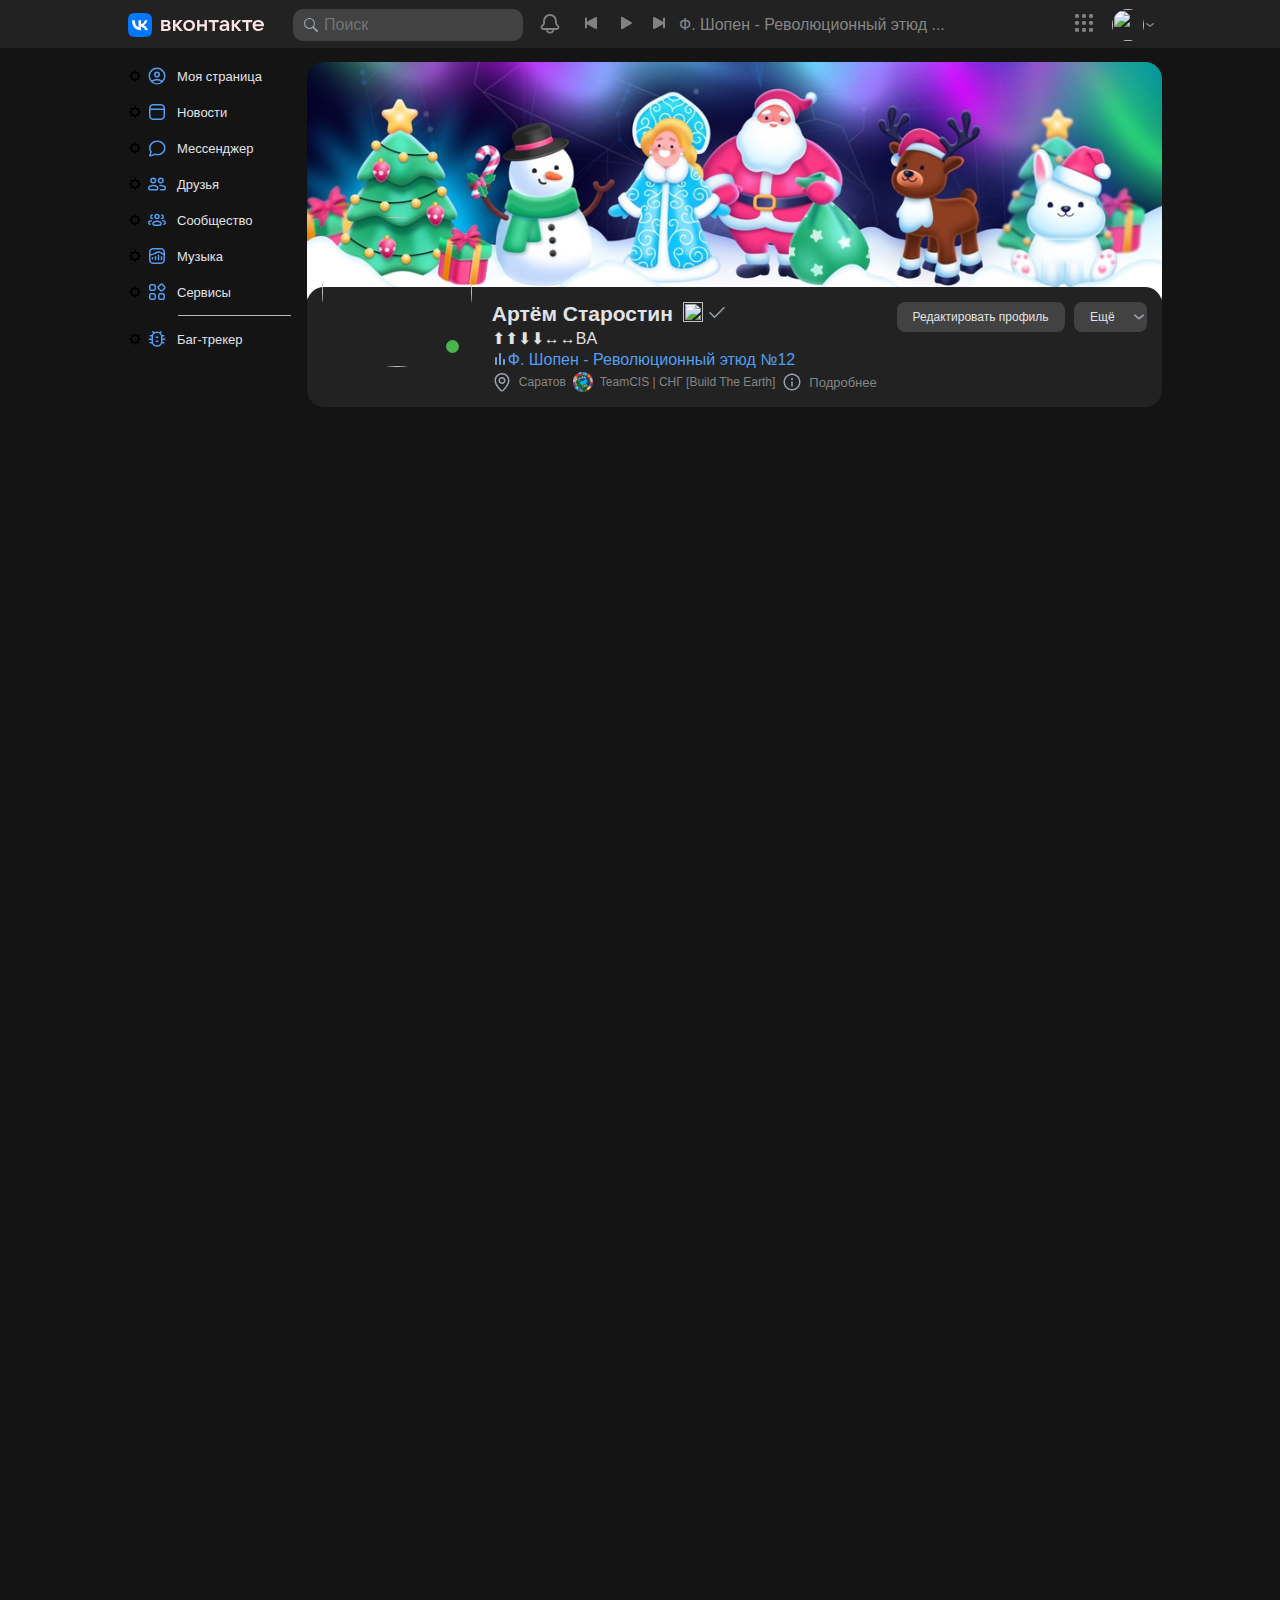
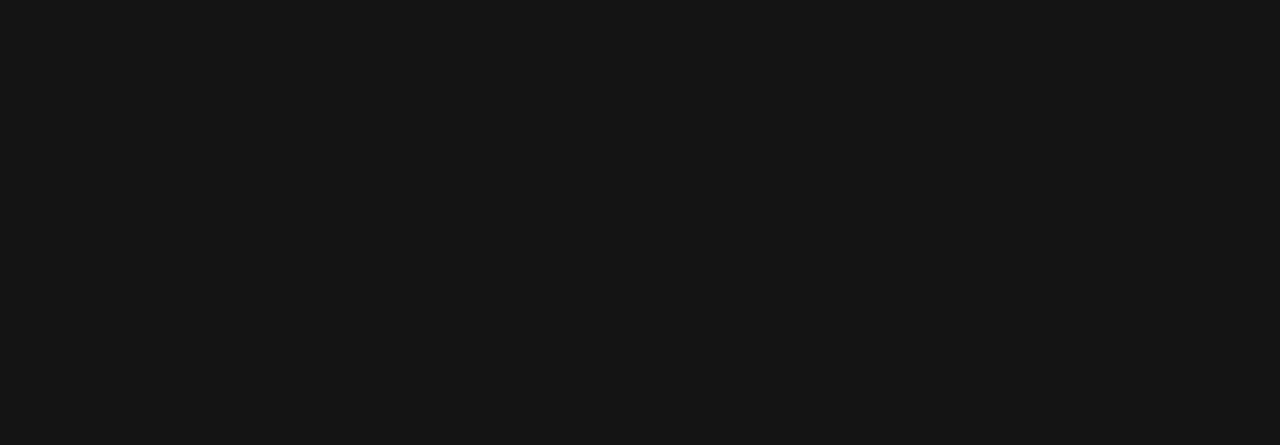
==== commit 2be88225: "Profile_Info_Panel" ====
--- a/index.html
+++ b/index.html
@@ -8,146 +8,197 @@
   <title>VK</title>
 </head>
 <body>
-	<header>
-		<nav class="header__nav">
-			<ul>
-				<li>
-					<a href="https://vk.com/feed" class="feedLink">
-						<svg width="136" height="24" xmlns="http://www.w3.org/2000/svg"><path fill-rule="evenodd" clip-rule="evenodd" d="M67 12.5c0 3.34-2.43 5.5-5.88 5.5-3.45 0-5.88-2.16-5.88-5.5S57.67 7 61.12 7C64.57 7 67 9.16 67 12.5Zm-9.22 0c0 2.07 1.35 3.5 3.34 3.5s3.34-1.43 3.34-3.5-1.35-3.45-3.34-3.45-3.34 1.38-3.34 3.45Zm-17.03-.21c.95-.44 1.56-1.18 1.56-2.33 0-1.73-1.58-2.96-3.87-2.96h-5.27v11h5.5c2.37 0 4.02-1.29 4.02-3.05 0-1.33-.87-2.32-1.94-2.66ZM35.6 9.01h2.83c.85 0 1.44.5 1.44 1.2s-.6 1.2-1.44 1.2h-2.83V9ZM38.67 16h-3.06V13.3h3.06c.96 0 1.59.55 1.59 1.36 0 .8-.63 1.33-1.59 1.33ZM51.84 18h3.19l-5.06-5.71L54.61 7h-2.9l-3.68 4.27h-.6V7H45v11h2.44v-4.38h.59l3.8 4.38ZM76.47 7v4.34h-4.93V7H69.1v11h2.43v-4.44h4.93V18h2.43V7h-2.43ZM86.9 18h-2.44V9.22h-3.8V7H90.7v2.22h-3.8V18Zm9.7-11c-2.14 0-4.02.89-4.57 2.8l2.24.37a2.38 2.38 0 0 1 2.2-1.25c1.33 0 2.12.9 2.22 2.33h-2.37c-3.23 0-4.84 1.42-4.84 3.45 0 2.05 1.59 3.3 3.83 3.3 1.8 0 3-.82 3.53-1.73l.5 1.73h1.8v-6.18c0-3.19-1.73-4.82-4.54-4.82Zm-.72 9.16c-1.19 0-1.95-.61-1.95-1.57 0-.84.62-1.43 2.48-1.43h2.3c0 1.8-1.14 3-2.83 3ZM113.73 18h-3.2l-3.8-4.38h-.6V18h-2.42V7h2.43v4.27h.59L110.4 7h2.9l-4.63 5.29 5.05 5.71Zm4.27 0h2.44V9.22h3.8V7H114.2v2.22h3.8V18Zm12.3-11c3.33 0 5.7 2.2 5.7 5.37 0 .3-.02.55-.04.79h-8.84c.23 1.69 1.46 2.83 3.32 2.83 1.29 0 2.3-.55 2.83-1.33l2.29.38c-.83 2.1-2.98 2.96-5.27 2.96-3.34 0-5.71-2.18-5.71-5.5s2.37-5.5 5.71-5.5Zm3.06 4.25A3.06 3.06 0 0 0 130.29 9a3 3 0 0 0-3.02 2.25h6.09Z" fill="rgb(255, 227, 230)"></path><path d="M11.5 24h1c5.44 0 8.15 0 9.83-1.68C24 20.64 24 17.92 24 12.5v-1.02c0-5.4 0-8.12-1.67-9.8C20.65 0 17.93 0 12.5 0h-1C6.06 0 3.35 0 1.67 1.68 0 3.36 0 6.08 0 11.5v1.02c0 5.4 0 8.12 1.68 9.8C3.36 24 6.08 24 11.5 24Z" fill="#07F"></path><path d="M12.77 17.29c-5.47 0-8.59-3.75-8.72-9.99h2.74c.09 4.58 2.11 6.52 3.71 6.92V7.3h2.58v3.95c1.58-.17 3.24-1.97 3.8-3.95h2.58a7.62 7.62 0 0 1-3.51 4.98 7.9 7.9 0 0 1 4.11 5.01h-2.84a4.94 4.94 0 0 0-4.14-3.57v3.57h-.31Z" fill="#fff"></path></g></g><defs><clipPath id="new_logo_vk_with_text__a"><path fill="#fff" transform="translate(.001)" d="M0 0h136v24H0z"></path></clipPath><clipPath id="new_logo_vk_with_text__b"><path fill="#fff" transform="translate(0 -12)" d="M0 0h136v48H0z"></path></clipPath></defs></svg>
-					</a>
-				</li>
-				<li>
-					<div class="searchField">
-						<img src="./img/search_16.svg" alt="">
-						<input type="text" placeholder="Поиск">
+	<div class="wrapper">
+		<header>
+			<nav class="header__nav">
+				<ul>
+					<li>
+						<a href="https://vk.com/feed" class="feedLink">
+							<svg width="136" height="24" xmlns="http://www.w3.org/2000/svg"><path fill-rule="evenodd" clip-rule="evenodd" d="M67 12.5c0 3.34-2.43 5.5-5.88 5.5-3.45 0-5.88-2.16-5.88-5.5S57.67 7 61.12 7C64.57 7 67 9.16 67 12.5Zm-9.22 0c0 2.07 1.35 3.5 3.34 3.5s3.34-1.43 3.34-3.5-1.35-3.45-3.34-3.45-3.34 1.38-3.34 3.45Zm-17.03-.21c.95-.44 1.56-1.18 1.56-2.33 0-1.73-1.58-2.96-3.87-2.96h-5.27v11h5.5c2.37 0 4.02-1.29 4.02-3.05 0-1.33-.87-2.32-1.94-2.66ZM35.6 9.01h2.83c.85 0 1.44.5 1.44 1.2s-.6 1.2-1.44 1.2h-2.83V9ZM38.67 16h-3.06V13.3h3.06c.96 0 1.59.55 1.59 1.36 0 .8-.63 1.33-1.59 1.33ZM51.84 18h3.19l-5.06-5.71L54.61 7h-2.9l-3.68 4.27h-.6V7H45v11h2.44v-4.38h.59l3.8 4.38ZM76.47 7v4.34h-4.93V7H69.1v11h2.43v-4.44h4.93V18h2.43V7h-2.43ZM86.9 18h-2.44V9.22h-3.8V7H90.7v2.22h-3.8V18Zm9.7-11c-2.14 0-4.02.89-4.57 2.8l2.24.37a2.38 2.38 0 0 1 2.2-1.25c1.33 0 2.12.9 2.22 2.33h-2.37c-3.23 0-4.84 1.42-4.84 3.45 0 2.05 1.59 3.3 3.83 3.3 1.8 0 3-.82 3.53-1.73l.5 1.73h1.8v-6.18c0-3.19-1.73-4.82-4.54-4.82Zm-.72 9.16c-1.19 0-1.95-.61-1.95-1.57 0-.84.62-1.43 2.48-1.43h2.3c0 1.8-1.14 3-2.83 3ZM113.73 18h-3.2l-3.8-4.38h-.6V18h-2.42V7h2.43v4.27h.59L110.4 7h2.9l-4.63 5.29 5.05 5.71Zm4.27 0h2.44V9.22h3.8V7H114.2v2.22h3.8V18Zm12.3-11c3.33 0 5.7 2.2 5.7 5.37 0 .3-.02.55-.04.79h-8.84c.23 1.69 1.46 2.83 3.32 2.83 1.29 0 2.3-.55 2.83-1.33l2.29.38c-.83 2.1-2.98 2.96-5.27 2.96-3.34 0-5.71-2.18-5.71-5.5s2.37-5.5 5.71-5.5Zm3.06 4.25A3.06 3.06 0 0 0 130.29 9a3 3 0 0 0-3.02 2.25h6.09Z" fill="rgb(255, 227, 230)"></path><path d="M11.5 24h1c5.44 0 8.15 0 9.83-1.68C24 20.64 24 17.92 24 12.5v-1.02c0-5.4 0-8.12-1.67-9.8C20.65 0 17.93 0 12.5 0h-1C6.06 0 3.35 0 1.67 1.68 0 3.36 0 6.08 0 11.5v1.02c0 5.4 0 8.12 1.68 9.8C3.36 24 6.08 24 11.5 24Z" fill="#07F"></path><path d="M12.77 17.29c-5.47 0-8.59-3.75-8.72-9.99h2.74c.09 4.58 2.11 6.52 3.71 6.92V7.3h2.58v3.95c1.58-.17 3.24-1.97 3.8-3.95h2.58a7.62 7.62 0 0 1-3.51 4.98 7.9 7.9 0 0 1 4.11 5.01h-2.84a4.94 4.94 0 0 0-4.14-3.57v3.57h-.31Z" fill="#fff"></path></g></g><defs><clipPath id="new_logo_vk_with_text__a"><path fill="#fff" transform="translate(.001)" d="M0 0h136v24H0z"></path></clipPath><clipPath id="new_logo_vk_with_text__b"><path fill="#fff" transform="translate(0 -12)" d="M0 0h136v48H0z"></path></clipPath></defs></svg>
+						</a>
+					</li>
+					<li>
+						<div class="searchField">
+							<img src="./img/search_16.svg" alt="">
+							<input type="text" placeholder="Поиск">
+						</div>
+					</li>
+					<li>
+						<button type="button" class="notification"><svg xmlns="http://www.w3.org/2000/svg" width="24" height="24" fill="rgb(130, 130, 130)" viewBox="0 0 24 24"><path d="M12 2.1c4.02 0 6.9 3.28 6.9 7.53v1.6c0 .23.2.53.72 1.08l.27.27c1.08 1.1 1.51 1.73 1.51 2.75 0 .44-.05.79-.27 1.2-.45.88-1.42 1.37-2.87 1.37h-1.9c-.64 2.33-2.14 3.6-4.36 3.6-2.25 0-3.75-1.3-4.37-3.67l.02.07H5.74c-1.5 0-2.47-.5-2.9-1.41-.2-.4-.24-.72-.24-1.16 0-1.02.43-1.65 1.51-2.75l.27-.27c.53-.55.72-.85.72-1.08v-1.6C5.1 5.38 7.99 2.1 12 2.1Zm2.47 15.8H9.53c.46 1.25 1.25 1.8 2.47 1.8 1.22 0 2.01-.55 2.47-1.8ZM12 3.9c-2.96 0-5.1 2.43-5.1 5.73v1.6c0 .85-.39 1.46-1.23 2.33l-.28.29c-.75.75-.99 1.11-.99 1.48 0 .19.01.29.06.38.1.22.43.39 1.28.39h12.52c.82 0 1.16-.17 1.28-.4.05-.1.06-.2.06-.37 0-.37-.24-.73-.99-1.48l-.28-.29c-.84-.87-1.23-1.48-1.23-2.33v-1.6c0-3.3-2.13-5.73-5.1-5.73Z"></path></svg></button>
+					</li>
+					<li>
+						<div class="musicPlayer-container">
+							<div class="musicPlayer">
+								<button><svg fill="rgb(130, 130, 130)" height="24" viewBox="0 0 24 24" width="24" xmlns="http://www.w3.org/2000/svg"><path d="M10 13.17v3.33a1 1 0 1 1-2 0v-9a1 1 0 0 1 2 0v3.33l8.15-4.66c.82-.48 1.85.11 1.85 1.06v9.54c0 .95-1.03 1.54-1.85 1.06z" fill-rule="evenodd"></path></svg></button>
+								<button><svg xmlns="http://www.w3.org/2000/svg" width="24" height="24" fill="rgb(130, 130, 130)" viewBox="0 0 24 24"><path d="M18.5 11.13a1 1 0 0 1 0 1.74l-9 5.2A1 1 0 0 1 8 17.2V6.8a1 1 0 0 1 1.5-.86l9 5.2Z"></path></svg></button>
+								<button><svg fill="rgb(130, 130, 130)" height="24" viewBox="0 0 24 24" width="24" xmlns="http://www.w3.org/2000/svg"><path d="M14 10.83V7.5a1 1 0 1 1 2 0v9a1 1 0 0 1-2 0v-3.33l-8.15 4.66A1.23 1.23 0 0 1 4 16.77V7.23c0-.95 1.03-1.54 1.85-1.06z"  fill-rule="evenodd"></path></svg></button>
+								<p>Ф. Шопен - Революционный этюд ...</p>
+							</div>
+						</div>
+					</li>
+					<li>
+						<div class="profileLink">
+							<button class="sevice-button"><svg width="24" height="24" viewBox="0 0 24 24"  xmlns="http://www.w3.org/2000/svg"><path fill-rule="evenodd" clip-rule="evenodd" d="M3 5C3 4.29993 3 3.9499 3.13624 3.68251C3.25608 3.44731 3.44731 3.25608 3.68251 3.13624C3.9499 3 4.29993 3 5 3C5.70007 3 6.0501 3 6.31749 3.13624C6.55269 3.25608 6.74392 3.44731 6.86376 3.68251C7 3.9499 7 4.29993 7 5C7 5.70007 7 6.0501 6.86376 6.31749C6.74392 6.55269 6.55269 6.74392 6.31749 6.86376C6.0501 7 5.70007 7 5 7C4.29993 7 3.9499 7 3.68251 6.86376C3.44731 6.74392 3.25608 6.55269 3.13624 6.31749C3 6.0501 3 5.70007 3 5ZM3 12C3 11.2999 3 10.9499 3.13624 10.6825C3.25608 10.4473 3.44731 10.2561 3.68251 10.1362C3.9499 10 4.29993 10 5 10C5.70007 10 6.0501 10 6.31749 10.1362C6.55269 10.2561 6.74392 10.4473 6.86376 10.6825C7 10.9499 7 11.2999 7 12C7 12.7001 7 13.0501 6.86376 13.3175C6.74392 13.5527 6.55269 13.7439 6.31749 13.8638C6.0501 14 5.70007 14 5 14C4.29993 14 3.9499 14 3.68251 13.8638C3.44731 13.7439 3.25608 13.5527 3.13624 13.3175C3 13.0501 3 12.7001 3 12ZM3.13624 17.6825C3 17.9499 3 18.2999 3 19C3 19.7001 3 20.0501 3.13624 20.3175C3.25608 20.5527 3.44731 20.7439 3.68251 20.8638C3.9499 21 4.29993 21 5 21C5.70007 21 6.0501 21 6.31749 20.8638C6.55269 20.7439 6.74392 20.5527 6.86376 20.3175C7 20.0501 7 19.7001 7 19C7 18.2999 7 17.9499 6.86376 17.6825C6.74392 17.4473 6.55269 17.2561 6.31749 17.1362C6.0501 17 5.70007 17 5 17C4.29993 17 3.9499 17 3.68251 17.1362C3.44731 17.2561 3.25608 17.4473 3.13624 17.6825ZM10 5C10 4.29993 10 3.9499 10.1362 3.68251C10.2561 3.44731 10.4473 3.25608 10.6825 3.13624C10.9499 3 11.2999 3 12 3C12.7001 3 13.0501 3 13.3175 3.13624C13.5527 3.25608 13.7439 3.44731 13.8638 3.68251C14 3.9499 14 4.29993 14 5C14 5.70007 14 6.0501 13.8638 6.31749C13.7439 6.55269 13.5527 6.74392 13.3175 6.86376C13.0501 7 12.7001 7 12 7C11.2999 7 10.9499 7 10.6825 6.86376C10.4473 6.74392 10.2561 6.55269 10.1362 6.31749C10 6.0501 10 5.70007 10 5ZM10.1362 10.6825C10 10.9499 10 11.2999 10 12C10 12.7001 10 13.0501 10.1362 13.3175C10.2561 13.5527 10.4473 13.7439 10.6825 13.8638C10.9499 14 11.2999 14 12 14C12.7001 14 13.0501 14 13.3175 13.8638C13.5527 13.7439 13.7439 13.5527 13.8638 13.3175C14 13.0501 14 12.7001 14 12C14 11.2999 14 10.9499 13.8638 10.6825C13.7439 10.4473 13.5527 10.2561 13.3175 10.1362C13.0501 10 12.7001 10 12 10C11.2999 10 10.9499 10 10.6825 10.1362C10.4473 10.2561 10.2561 10.4473 10.1362 10.6825ZM10 19C10 18.2999 10 17.9499 10.1362 17.6825C10.2561 17.4473 10.4473 17.2561 10.6825 17.1362C10.9499 17 11.2999 17 12 17C12.7001 17 13.0501 17 13.3175 17.1362C13.5527 17.2561 13.7439 17.4473 13.8638 17.6825C14 17.9499 14 18.2999 14 19C14 19.7001 14 20.0501 13.8638 20.3175C13.7439 20.5527 13.5527 20.7439 13.3175 20.8638C13.0501 21 12.7001 21 12 21C11.2999 21 10.9499 21 10.6825 20.8638C10.4473 20.7439 10.2561 20.5527 10.1362 20.3175C10 20.0501 10 19.7001 10 19ZM17.1362 3.68251C17 3.9499 17 4.29993 17 5C17 5.70007 17 6.0501 17.1362 6.31749C17.2561 6.55269 17.4473 6.74392 17.6825 6.86376C17.9499 7 18.2999 7 19 7C19.7001 7 20.0501 7 20.3175 6.86376C20.5527 6.74392 20.7439 6.55269 20.8638 6.31749C21 6.0501 21 5.70007 21 5C21 4.29993 21 3.9499 20.8638 3.68251C20.7439 3.44731 20.5527 3.25608 20.3175 3.13624C20.0501 3 19.7001 3 19 3C18.2999 3 17.9499 3 17.6825 3.13624C17.4473 3.25608 17.2561 3.44731 17.1362 3.68251ZM17 12C17 11.2999 17 10.9499 17.1362 10.6825C17.2561 10.4473 17.4473 10.2561 17.6825 10.1362C17.9499 10 18.2999 10 19 10C19.7001 10 20.0501 10 20.3175 10.1362C20.5527 10.2561 20.7439 10.4473 20.8638 10.6825C21 10.9499 21 11.2999 21 12C21 12.7001 21 13.0501 20.8638 13.3175C20.7439 13.5527 20.5527 13.7439 20.3175 13.8638C20.0501 14 19.7001 14 19 14C18.2999 14 17.9499 14 17.6825 13.8638C17.4473 13.7439 17.2561 13.5527 17.1362 13.3175C17 13.0501 17 12.7001 17 12ZM17.1362 17.6825C17 17.9499 17 18.2999 17 19C17 19.7001 17 20.0501 17.1362 20.3175C17.2561 20.5527 17.4473 20.7439 17.6825 20.8638C17.9499 21 18.2999 21 19 21C19.7001 21 20.0501 21 20.3175 20.8638C20.5527 20.7439 20.7439 20.5527 20.8638 20.3175C21 20.0501 21 19.7001 21 19C21 18.2999 21 17.9499 20.8638 17.6825C20.7439 17.4473 20.5527 17.2561 20.3175 17.1362C20.0501 17 19.7001 17 19 17C18.2999 17 17.9499 17 17.6825 17.1362C17.4473 17.2561 17.2561 17.4473 17.1362 17.6825Z" fill="rgb(130, 130, 130)"></path></svg></button>
+							<img src="https://sun7-23.userapi.com/s/v1/ig1/T058qdeTZw8lB11yMmc65r5_5e2QBACiPxk36OSyviLUZbp7XLorpheF04_qfHcwSFgsUuPk.jpg?size=50x50&quality=96&crop=140,0,338,338&ava=1" alt="">
+							<svg  height="8" viewBox="0 0 12 8" width="12" xmlns="http://www.w3.org/2000/svg"><path clip-rule="evenodd" d="M2.16 2.3a.75.75 0 0 1 1.05-.14L6 4.3l2.8-2.15a.75.75 0 1 1 .9 1.19l-3.24 2.5c-.27.2-.65.2-.92 0L2.3 3.35a.75.75 0 0 1-.13-1.05z" fill="rgb(130, 130, 130)"" fill-rule="evenodd"></path></svg>
+						</div>
+					</li>
+				</ul>
+			</nav>
+		</header>
+		<main>
+			<div class="side-bar">
+				<div class="side-bar__menu">
+					<nav>
+						<ul>
+							<li class="side-bar__item">
+								<div class="side-bar__setting-button">
+									<svg width="14" height="14" viewBox="0 0 24 24" xmlns="http://www.w3.org/2000/svg" ><g id="settings_24__Page-2" stroke="none" stroke-width="1" fill="none" fill-rule="evenodd"><g id="settings_24__settings_24"><path id="settings_24__Bounds" d="M0 0h24v24H0z"></path><path d="M9.13 5.05c1.25-.72 1.47-1.47 1.62-2.22.17-.83.42-.83.83-.83h.84c.41 0 .58 0 .83.83.23.75.38 1.5 1.63 2.23 1.4.37 2.08 0 2.72-.43.7-.47.88-.29 1.18 0l.59.6c.29.29.4.4 0 1.17-.38.7-.8 1.33-.42 2.73.72 1.25 1.47 1.47 2.22 1.62.83.17.83.42.83.83v.84c0 .41 0 .58-.83.83-.75.23-1.5.38-2.23 1.63-.37 1.4 0 2.08.43 2.72.47.7.29.88 0 1.18l-.6.59c-.29.29-.4.4-1.17 0-.7-.38-1.33-.8-2.73-.42-1.25.72-1.47 1.47-1.62 2.22-.17.83-.42.83-.83.83h-.84c-.41 0-.58 0-.83-.83-.23-.75-.38-1.5-1.63-2.23-1.4-.37-2.08 0-2.72.43-.7.47-.88.29-1.18 0l-.59-.6c-.29-.29-.4-.4 0-1.17.38-.7.8-1.33.42-2.73-.72-1.25-1.47-1.47-2.22-1.62-.83-.17-.83-.42-.83-.83v-.84c0-.41 0-.58.83-.83.75-.23 1.5-.38 2.23-1.63.37-1.4 0-2.08-.43-2.72-.47-.7-.29-.88 0-1.18l.6-.59c.29-.29.4-.4 1.17 0 .7.38 1.33.8 2.73.42ZM12 16.75a4.75 4.75 0 1 0 0-9.5 4.75 4.75 0 0 0 0 9.5Z" id="settings_24__Mask" fill="currentColor"></path></g></g></svg>
+								</div>
+								<div class="side-bar__link_container">
+									<a href="" class="side-bar__link">
+										<svg fill="none" height="20" viewBox="0 0 20 20" width="20" xmlns="http://www.w3.org/2000/svg"><path clip-rule="evenodd" d="M5.84 15.63a6.97 6.97 0 0 0 8.32 0 8.2 8.2 0 0 0-8.32 0zM4.7 14.57a7 7 0 1 1 10.6 0 9.7 9.7 0 0 0-10.6 0zM10 1.5a8.5 8.5 0 1 0 0 17 8.5 8.5 0 0 0 0-17zm-1.5 7a1.5 1.5 0 1 0 3 0 1.5 1.5 0 0 0-3 0zm1.5-3a3 3 0 1 0 0 6 3 3 0 0 0 0-6z" fill="#529EF4" fill-rule="evenodd"></path></svg>
+										<span>Моя страница</span>
+									</a>
+								</div>				
+							</li>
+							<li class="side-bar__item">
+								<div class="side-bar__setting-button">
+									<svg width="14" height="14" viewBox="0 0 24 24" xmlns="http://www.w3.org/2000/svg" ><g id="settings_24__Page-2" stroke="none" stroke-width="1" fill="none" fill-rule="evenodd"><g id="settings_24__settings_24"><path id="settings_24__Bounds" d="M0 0h24v24H0z"></path><path d="M9.13 5.05c1.25-.72 1.47-1.47 1.62-2.22.17-.83.42-.83.83-.83h.84c.41 0 .58 0 .83.83.23.75.38 1.5 1.63 2.23 1.4.37 2.08 0 2.72-.43.7-.47.88-.29 1.18 0l.59.6c.29.29.4.4 0 1.17-.38.7-.8 1.33-.42 2.73.72 1.25 1.47 1.47 2.22 1.62.83.17.83.42.83.83v.84c0 .41 0 .58-.83.83-.75.23-1.5.38-2.23 1.63-.37 1.4 0 2.08.43 2.72.47.7.29.88 0 1.18l-.6.59c-.29.29-.4.4-1.17 0-.7-.38-1.33-.8-2.73-.42-1.25.72-1.47 1.47-1.62 2.22-.17.83-.42.83-.83.83h-.84c-.41 0-.58 0-.83-.83-.23-.75-.38-1.5-1.63-2.23-1.4-.37-2.08 0-2.72.43-.7.47-.88.29-1.18 0l-.59-.6c-.29-.29-.4-.4 0-1.17.38-.7.8-1.33.42-2.73-.72-1.25-1.47-1.47-2.22-1.62-.83-.17-.83-.42-.83-.83v-.84c0-.41 0-.58.83-.83.75-.23 1.5-.38 2.23-1.63.37-1.4 0-2.08-.43-2.72-.47-.7-.29-.88 0-1.18l.6-.59c.29-.29.4-.4 1.17 0 .7.38 1.33.8 2.73.42ZM12 16.75a4.75 4.75 0 1 0 0-9.5 4.75 4.75 0 0 0 0 9.5Z" id="settings_24__Mask" fill="currentColor"></path></g></g></svg>
+								</div>
+								<div class="side-bar__link_container">
+									<a href="" class="side-bar__link">
+										<svg fill="none" height="20" viewBox="0 0 20 20" width="20" xmlns="http://www.w3.org/2000/svg"><path clip-rule="evenodd" d="M11.84 2H8.16c-.93 0-1.67 0-2.26.05-.62.05-1.15.15-1.63.4a4.15 4.15 0 0 0-1.82 1.82 4.26 4.26 0 0 0-.4 1.63C2 6.5 2 7.23 2 8.16v3.68c0 .93 0 1.67.05 2.26.05.62.15 1.15.4 1.63.4.78 1.04 1.42 1.82 1.82.48.25 1.01.35 1.63.4.6.05 1.33.05 2.26.05h3.68c.93 0 1.67 0 2.26-.05a4.26 4.26 0 0 0 1.63-.4 4.15 4.15 0 0 0 1.82-1.82c.25-.48.35-1.01.4-1.63.05-.6.05-1.33.05-2.26V8.16c0-.93 0-1.67-.05-2.26a4.26 4.26 0 0 0-.4-1.63 4.15 4.15 0 0 0-1.82-1.82 4.26 4.26 0 0 0-1.63-.4C13.5 2 12.77 2 11.84 2zm-6.9 1.79c.25-.12.56-.2 1.08-.25.53-.04 1.2-.04 2.17-.04h3.62c.96 0 1.64 0 2.17.04.52.05.83.13 1.07.25.5.25.9.66 1.16 1.16.12.24.2.55.25 1.07l.02.48H3.52l.02-.48c.05-.52.13-.83.25-1.07.25-.5.66-.9 1.16-1.16zM3.5 8v3.81c0 .96 0 1.64.04 2.17.05.52.13.83.25 1.07.25.5.66.9 1.16 1.16.24.12.55.2 1.07.25.53.04 1.2.04 2.17.04h3.62c.96 0 1.64 0 2.17-.04a2.8 2.8 0 0 0 1.07-.25c.5-.25.9-.66 1.16-1.16.12-.24.2-.55.25-1.07.04-.53.04-1.2.04-2.17V8z" fill="#529EF4" fill-rule="evenodd"></path></svg>
+										<span>Новости</span>
+									</a>
+								</div>
+							</li>
+							<li class="side-bar__item">
+								<div class="side-bar__setting-button">
+									<svg width="14" height="14" viewBox="0 0 24 24" xmlns="http://www.w3.org/2000/svg" ><g id="settings_24__Page-2" stroke="none" stroke-width="1" fill="none" fill-rule="evenodd"><g id="settings_24__settings_24"><path id="settings_24__Bounds" d="M0 0h24v24H0z"></path><path d="M9.13 5.05c1.25-.72 1.47-1.47 1.62-2.22.17-.83.42-.83.83-.83h.84c.41 0 .58 0 .83.83.23.75.38 1.5 1.63 2.23 1.4.37 2.08 0 2.72-.43.7-.47.88-.29 1.18 0l.59.6c.29.29.4.4 0 1.17-.38.7-.8 1.33-.42 2.73.72 1.25 1.47 1.47 2.22 1.62.83.17.83.42.83.83v.84c0 .41 0 .58-.83.83-.75.23-1.5.38-2.23 1.63-.37 1.4 0 2.08.43 2.72.47.7.29.88 0 1.18l-.6.59c-.29.29-.4.4-1.17 0-.7-.38-1.33-.8-2.73-.42-1.25.72-1.47 1.47-1.62 2.22-.17.83-.42.83-.83.83h-.84c-.41 0-.58 0-.83-.83-.23-.75-.38-1.5-1.63-2.23-1.4-.37-2.08 0-2.72.43-.7.47-.88.29-1.18 0l-.59-.6c-.29-.29-.4-.4 0-1.17.38-.7.8-1.33.42-2.73-.72-1.25-1.47-1.47-2.22-1.62-.83-.17-.83-.42-.83-.83v-.84c0-.41 0-.58.83-.83.75-.23 1.5-.38 2.23-1.63.37-1.4 0-2.08-.43-2.72-.47-.7-.29-.88 0-1.18l.6-.59c.29-.29.4-.4 1.17 0 .7.38 1.33.8 2.73.42ZM12 16.75a4.75 4.75 0 1 0 0-9.5 4.75 4.75 0 0 0 0 9.5Z" id="settings_24__Mask" fill="currentColor"></path></g></g></svg>
+								</div>	
+								<div class="side-bar__link_container">
+									<a href="" class="side-bar__link">
+										<svg width="20" height="20" viewBox="0 0 20 20" xmlns="http://www.w3.org/2000/svg"><g id="message_outline_20__Page-2" stroke="none" stroke-width="1" fill="none" fill-rule="evenodd"><g id="message_outline_20__message_outline_20"><path id="message_outline_20__Shape" opacity=".4" d="M0 0h20v20H0z"></path><path d="M6.83 15.75c.2-.23.53-.31.82-.2.81.3 1.7.45 2.6.45 3.77 0 6.75-2.7 6.75-6s-2.98-6-6.75-6S3.5 6.7 3.5 10c0 1.21.4 2.37 1.14 3.35.1.14.16.31.15.49-.04.76-.4 1.78-1.08 3.13 1.48-.11 2.5-.53 3.12-1.22ZM3.24 18.5a1.2 1.2 0 0 1-1.1-1.77A10.77 10.77 0 0 0 3.26 14 7 7 0 0 1 2 10c0-4.17 3.68-7.5 8.25-7.5S18.5 5.83 18.5 10s-3.68 7.5-8.25 7.5c-.92 0-1.81-.13-2.66-.4-1 .89-2.46 1.34-4.35 1.4Z" id="message_outline_20__Icon-Color" fill="#529EF4" fill-rule="nonzero"></path></g></g></svg>
+										<span>Мессенджер</span>
+									</a>
+								</div>						
+							</li>
+							<li class="side-bar__item">
+								<div class="side-bar__setting-button">
+									<svg width="14" height="14" viewBox="0 0 24 24" xmlns="http://www.w3.org/2000/svg" ><g id="settings_24__Page-2" stroke="none" stroke-width="1" fill="none" fill-rule="evenodd"><g id="settings_24__settings_24"><path id="settings_24__Bounds" d="M0 0h24v24H0z"></path><path d="M9.13 5.05c1.25-.72 1.47-1.47 1.62-2.22.17-.83.42-.83.83-.83h.84c.41 0 .58 0 .83.83.23.75.38 1.5 1.63 2.23 1.4.37 2.08 0 2.72-.43.7-.47.88-.29 1.18 0l.59.6c.29.29.4.4 0 1.17-.38.7-.8 1.33-.42 2.73.72 1.25 1.47 1.47 2.22 1.62.83.17.83.42.83.83v.84c0 .41 0 .58-.83.83-.75.23-1.5.38-2.23 1.63-.37 1.4 0 2.08.43 2.72.47.7.29.88 0 1.18l-.6.59c-.29.29-.4.4-1.17 0-.7-.38-1.33-.8-2.73-.42-1.25.72-1.47 1.47-1.62 2.22-.17.83-.42.83-.83.83h-.84c-.41 0-.58 0-.83-.83-.23-.75-.38-1.5-1.63-2.23-1.4-.37-2.08 0-2.72.43-.7.47-.88.29-1.18 0l-.59-.6c-.29-.29-.4-.4 0-1.17.38-.7.8-1.33.42-2.73-.72-1.25-1.47-1.47-2.22-1.62-.83-.17-.83-.42-.83-.83v-.84c0-.41 0-.58.83-.83.75-.23 1.5-.38 2.23-1.63.37-1.4 0-2.08-.43-2.72-.47-.7-.29-.88 0-1.18l.6-.59c.29-.29.4-.4 1.17 0 .7.38 1.33.8 2.73.42ZM12 16.75a4.75 4.75 0 1 0 0-9.5 4.75 4.75 0 0 0 0 9.5Z" id="settings_24__Mask" fill="currentColor"></path></g></g></svg>
+								</div>	
+								<div class="side-bar__link_container">
+									<a href="" class="side-bar__link">
+										<svg fill="none" height="20" viewBox="0 0 20 20" width="20" xmlns="http://www.w3.org/2000/svg"><g fill="#529EF4"><g clip-rule="evenodd" fill-rule="evenodd"><path d="M6.25 3.5a3 3 0 1 0 0 6 3 3 0 0 0 0-6zm-1.5 3a1.5 1.5 0 1 0 3 0 1.5 1.5 0 0 0-3 0zm-2.06 5.07c.96-.55 2.22-.82 3.56-.82s2.6.27 3.56.82c.98.56 1.69 1.47 1.69 2.68 0 .7-.28 1.3-.78 1.71-.48.39-1.1.54-1.72.54H3.5c-.61 0-1.24-.15-1.72-.54-.5-.4-.78-1-.78-1.71 0-1.21.71-2.12 1.69-2.68zm.75 1.3c-.65.37-.94.84-.94 1.38 0 .3.1.44.22.54.14.11.4.21.78.21H9c.39 0 .64-.1.78-.21.12-.1.22-.25.22-.54 0-.54-.29-1-.94-1.38-.66-.39-1.65-.62-2.81-.62s-2.15.23-2.81.62zM13.75 3.5a3 3 0 1 0 0 6 3 3 0 0 0 0-6zm-1.5 3a1.5 1.5 0 1 0 3 0 1.5 1.5 0 0 0-3 0z"></path></g><path d="M13.75 12.25c-.23 0-.45.01-.68.03a.75.75 0 1 1-.14-1.49c.27-.03.54-.04.82-.04 1.34 0 2.6.27 3.56.82.98.56 1.69 1.47 1.69 2.68 0 .7-.28 1.3-.78 1.71-.48.39-1.1.54-1.72.54h-3a.75.75 0 0 1 0-1.5h3c.39 0 .64-.1.78-.21.12-.1.22-.25.22-.54 0-.54-.29-1-.94-1.38a5.77 5.77 0 0 0-2.81-.62z"></path></g></svg>
+										<span>Друзья</span>
+									</a>
+								</div>						
+							</li>
+							<li class="side-bar__item">
+								<div class="side-bar__setting-button">
+									<svg width="14" height="14" viewBox="0 0 24 24" xmlns="http://www.w3.org/2000/svg" ><g id="settings_24__Page-2" stroke="none" stroke-width="1" fill="none" fill-rule="evenodd"><g id="settings_24__settings_24"><path id="settings_24__Bounds" d="M0 0h24v24H0z"></path><path d="M9.13 5.05c1.25-.72 1.47-1.47 1.62-2.22.17-.83.42-.83.83-.83h.84c.41 0 .58 0 .83.83.23.75.38 1.5 1.63 2.23 1.4.37 2.08 0 2.72-.43.7-.47.88-.29 1.18 0l.59.6c.29.29.4.4 0 1.17-.38.7-.8 1.33-.42 2.73.72 1.25 1.47 1.47 2.22 1.62.83.17.83.42.83.83v.84c0 .41 0 .58-.83.83-.75.23-1.5.38-2.23 1.63-.37 1.4 0 2.08.43 2.72.47.7.29.88 0 1.18l-.6.59c-.29.29-.4.4-1.17 0-.7-.38-1.33-.8-2.73-.42-1.25.72-1.47 1.47-1.62 2.22-.17.83-.42.83-.83.83h-.84c-.41 0-.58 0-.83-.83-.23-.75-.38-1.5-1.63-2.23-1.4-.37-2.08 0-2.72.43-.7.47-.88.29-1.18 0l-.59-.6c-.29-.29-.4-.4 0-1.17.38-.7.8-1.33.42-2.73-.72-1.25-1.47-1.47-2.22-1.62-.83-.17-.83-.42-.83-.83v-.84c0-.41 0-.58.83-.83.75-.23 1.5-.38 2.23-1.63.37-1.4 0-2.08-.43-2.72-.47-.7-.29-.88 0-1.18l.6-.59c.29-.29.4-.4 1.17 0 .7.38 1.33.8 2.73.42ZM12 16.75a4.75 4.75 0 1 0 0-9.5 4.75 4.75 0 0 0 0 9.5Z" id="settings_24__Mask" fill="currentColor"></path></g></g></svg>
+								</div>	
+								<div class="side-bar__link_container">
+									<a href="" class="side-bar__link">
+										<svg fill="none" height="20" viewBox="0 0 20 20" width="20" xmlns="http://www.w3.org/2000/svg"><path clip-rule="evenodd" d="M10 7.75a1.25 1.25 0 1 1 0-2.5 1.25 1.25 0 0 1 0 2.5zM7.25 6.5a2.75 2.75 0 1 1 5.5 0 2.75 2.75 0 0 1-5.5 0zm-.5 7.25c0-.42.23-.83.8-1.17A4.81 4.81 0 0 1 10 12c1.03 0 1.88.23 2.45.58.57.34.8.75.8 1.17 0 .3-.1.44-.22.54-.14.11-.4.21-.78.21h-4.5c-.39 0-.64-.1-.78-.21-.12-.1-.22-.25-.22-.54zM10 10.5c-1.22 0-2.37.27-3.23.8-.88.53-1.52 1.37-1.52 2.45 0 .7.28 1.3.78 1.71.48.39 1.1.54 1.72.54h4.5c.61 0 1.24-.15 1.72-.54.5-.4.78-1 .78-1.71 0-1.08-.64-1.92-1.52-2.45-.86-.53-2-.8-3.23-.8zm4-5.59c.06-.4.44-.7.85-.64a2.5 2.5 0 0 1-.35 4.98.75.75 0 0 1 0-1.5 1 1 0 0 0 .14-1.99.75.75 0 0 1-.63-.85zM15.76 10a.75.75 0 0 0 0 1.5c1.16 0 1.75.67 1.75 1.25 0 .22-.07.41-.19.55-.1.12-.24.2-.46.2a.75.75 0 0 0 0 1.5c1.43 0 2.15-1.21 2.15-2.25 0-1.71-1.6-2.75-3.25-2.75zM5 10.75a.75.75 0 0 0-.75-.75C2.61 10 1 11.04 1 12.75 1 13.79 1.72 15 3.15 15a.75.75 0 0 0 0-1.5.57.57 0 0 1-.47-.2.86.86 0 0 1-.18-.55c0-.58.6-1.25 1.75-1.25.41 0 .75-.34.75-.75zm.14-6.47a.75.75 0 0 1 .22 1.48 1 1 0 0 0 .14 1.99.75.75 0 1 1 0 1.5 2.5 2.5 0 0 1-.36-4.97z" fill="#529EF4" fill-rule="evenodd"></path></svg>
+										<span>Сообщество</span>
+									</a>
+								</div>						
+							</li>
+							<li class="side-bar__item">
+								<div class="side-bar__setting-button">
+									<svg width="14" height="14" viewBox="0 0 24 24" xmlns="http://www.w3.org/2000/svg" ><g id="settings_24__Page-2" stroke="none" stroke-width="1" fill="none" fill-rule="evenodd"><g id="settings_24__settings_24"><path id="settings_24__Bounds" d="M0 0h24v24H0z"></path><path d="M9.13 5.05c1.25-.72 1.47-1.47 1.62-2.22.17-.83.42-.83.83-.83h.84c.41 0 .58 0 .83.83.23.75.38 1.5 1.63 2.23 1.4.37 2.08 0 2.72-.43.7-.47.88-.29 1.18 0l.59.6c.29.29.4.4 0 1.17-.38.7-.8 1.33-.42 2.73.72 1.25 1.47 1.47 2.22 1.62.83.17.83.42.83.83v.84c0 .41 0 .58-.83.83-.75.23-1.5.38-2.23 1.63-.37 1.4 0 2.08.43 2.72.47.7.29.88 0 1.18l-.6.59c-.29.29-.4.4-1.17 0-.7-.38-1.33-.8-2.73-.42-1.25.72-1.47 1.47-1.62 2.22-.17.83-.42.83-.83.83h-.84c-.41 0-.58 0-.83-.83-.23-.75-.38-1.5-1.63-2.23-1.4-.37-2.08 0-2.72.43-.7.47-.88.29-1.18 0l-.59-.6c-.29-.29-.4-.4 0-1.17.38-.7.8-1.33.42-2.73-.72-1.25-1.47-1.47-2.22-1.62-.83-.17-.83-.42-.83-.83v-.84c0-.41 0-.58.83-.83.75-.23 1.5-.38 2.23-1.63.37-1.4 0-2.08-.43-2.72-.47-.7-.29-.88 0-1.18l.6-.59c.29-.29.4-.4 1.17 0 .7.38 1.33.8 2.73.42ZM12 16.75a4.75 4.75 0 1 0 0-9.5 4.75 4.75 0 0 0 0 9.5Z" id="settings_24__Mask" fill="currentColor"></path></g></g></svg>
+								</div>				
+								<div class="side-bar__link_container">
+									<a href="" class="side-bar__link">
+										<svg fill="none" height="20" viewBox="0 0 20 20" width="20" xmlns="http://www.w3.org/2000/svg"><path fill="#529EF4" d="M5.5 11a.75.75 0 0 1 .75.75v1a.75.75 0 0 1-.75.75.75.75 0 0 1-.75-.75v-1A.75.75 0 0 1 5.5 11Zm3.75-.25a.75.75 0 0 0-1.5 0v2.75a.75.75 0 0 0 1.5 0v-2.75ZM14.5 10a.75.75 0 0 1 .75.76v2.8a.75.75 0 0 1-1.5-.01v-2.8a.75.75 0 0 1 .75-.75Zm-2.25-.74a.75.75 0 0 0-1.5 0v4.5a.75.75 0 0 0 1.5 0v-4.5Z"></path><path fill="#529EF4" fill-rule="evenodd" d="M7.92 2c-.88 0-1.6 0-2.17.05a4.1 4.1 0 0 0-1.57.39 4 4 0 0 0-1.74 1.74 4.1 4.1 0 0 0-.4 1.57C2 6.33 2 7.04 2 7.92v4.16c0 .88 0 1.6.05 2.17.04.58.15 1.1.39 1.57a4 4 0 0 0 1.74 1.74c.48.24.99.35 1.57.4.58.04 1.29.04 2.17.04h4.16c.88 0 1.6 0 2.17-.05a4.1 4.1 0 0 0 1.57-.39 4 4 0 0 0 1.74-1.74c.24-.47.35-.99.4-1.57.04-.58.04-1.29.04-2.17V7.92c0-.88 0-1.6-.05-2.17a4.1 4.1 0 0 0-.39-1.57 4 4 0 0 0-1.74-1.74 4.1 4.1 0 0 0-1.57-.4C13.67 2 12.96 2 12.08 2H7.92ZM4.87 3.77c.22-.11.51-.19 1-.23.51-.04 1.16-.04 2.08-.04h4.1c.92 0 1.57 0 2.07.04.5.04.8.12 1.02.23a2.5 2.5 0 0 1 1.09 1.1c.11.22.19.51.23 1 .03.42.04.93.04 1.6-.38-.28-.85-.6-1.35-.9-1.04-.65-2.4-1.32-3.65-1.32-1.43 0-2.53.64-3.54 1.23l-.42.25A8.5 8.5 0 0 1 3.5 7.99v-.04c0-.92 0-1.57.04-2.07.04-.5.12-.8.23-1.01a2.5 2.5 0 0 1 1.1-1.1ZM3.5 9.5v2.55c0 .92 0 1.57.04 2.07.04.5.12.8.23 1.02a2.5 2.5 0 0 0 1.1 1.09c.22.11.51.19 1 .23.51.04 1.16.04 2.08.04h4.1c.92 0 1.57 0 2.07-.04.5-.04.8-.12 1.02-.23a2.5 2.5 0 0 0 1.09-1.1c.11-.22.19-.51.23-1 .04-.51.04-1.16.04-2.08V9.36a30.58 30.58 0 0 1-.17-.13c-.43-.33-1.14-.88-1.96-1.39a6.19 6.19 0 0 0-2.87-1.09c-1 0-1.73.42-2.77 1.02a70.79 70.79 0 0 1-.45.26A9.97 9.97 0 0 1 3.5 9.5Z" clip-rule="evenodd"></path></svg>
+										<span>Музыка</span>
+									</a>
+								</div>			
+							</li>
+							<li class="side-bar__item">
+								<div class="side-bar__setting-button">
+									<svg width="14" height="14" viewBox="0 0 24 24" xmlns="http://www.w3.org/2000/svg" ><g id="settings_24__Page-2" stroke="none" stroke-width="1" fill="none" fill-rule="evenodd"><g id="settings_24__settings_24"><path id="settings_24__Bounds" d="M0 0h24v24H0z"></path><path d="M9.13 5.05c1.25-.72 1.47-1.47 1.62-2.22.17-.83.42-.83.83-.83h.84c.41 0 .58 0 .83.83.23.75.38 1.5 1.63 2.23 1.4.37 2.08 0 2.72-.43.7-.47.88-.29 1.18 0l.59.6c.29.29.4.4 0 1.17-.38.7-.8 1.33-.42 2.73.72 1.25 1.47 1.47 2.22 1.62.83.17.83.42.83.83v.84c0 .41 0 .58-.83.83-.75.23-1.5.38-2.23 1.63-.37 1.4 0 2.08.43 2.72.47.7.29.88 0 1.18l-.6.59c-.29.29-.4.4-1.17 0-.7-.38-1.33-.8-2.73-.42-1.25.72-1.47 1.47-1.62 2.22-.17.83-.42.83-.83.83h-.84c-.41 0-.58 0-.83-.83-.23-.75-.38-1.5-1.63-2.23-1.4-.37-2.08 0-2.72.43-.7.47-.88.29-1.18 0l-.59-.6c-.29-.29-.4-.4 0-1.17.38-.7.8-1.33.42-2.73-.72-1.25-1.47-1.47-2.22-1.62-.83-.17-.83-.42-.83-.83v-.84c0-.41 0-.58.83-.83.75-.23 1.5-.38 2.23-1.63.37-1.4 0-2.08-.43-2.72-.47-.7-.29-.88 0-1.18l.6-.59c.29-.29.4-.4 1.17 0 .7.38 1.33.8 2.73.42ZM12 16.75a4.75 4.75 0 1 0 0-9.5 4.75 4.75 0 0 0 0 9.5Z" id="settings_24__Mask" fill="currentColor"></path></g></g></svg>
+								</div>
+								<div class="side-bar__link_container">
+									<a href="" class="side-bar__link">
+										<svg fill="none" height="20" viewBox="0 0 20 20" width="20" xmlns="http://www.w3.org/2000/svg"><path clip-rule="evenodd" d="M11.76 7.7c-.28-.27-.52-.51-.7-.73a2.3 2.3 0 0 1-.47-.77 2.25 2.25 0 0 1 0-1.4c.1-.3.27-.54.46-.77.19-.22.45-.48.73-.76l.25-.24.24-.25c.28-.28.54-.54.76-.73.23-.19.47-.36.77-.46.46-.14.94-.14 1.4 0 .3.1.54.27.77.46.22.19.46.43.74.7l.26.28.27.26c.28.28.52.52.7.74.2.23.37.47.47.77.14.46.14.94 0 1.4-.1.3-.27.54-.46.77-.19.22-.45.48-.73.76l-.25.24-.24.25c-.28.28-.54.54-.76.73-.23.19-.47.36-.77.46-.46.14-.94.14-1.4 0a2.3 2.3 0 0 1-.77-.46 13.4 13.4 0 0 1-.74-.7l-.26-.28-.27-.26zm4.4-1.03-.25.24-.24.25c-.3.3-.5.5-.67.64a.85.85 0 0 1-.27.18.75.75 0 0 1-.46 0A.86.86 0 0 1 14 7.8c-.16-.14-.36-.33-.67-.64l-.24-.25-.25-.24c-.3-.3-.5-.5-.64-.67a.85.85 0 0 1-.18-.27.75.75 0 0 1 0-.46.85.85 0 0 1 .18-.27c.14-.16.33-.36.64-.67l.25-.24.24-.25c.3-.3.5-.5.67-.64a.86.86 0 0 1 .27-.18.75.75 0 0 1 .46 0c.04.01.11.05.27.18.16.14.36.33.67.64l.24.25.25.24c.3.3.5.5.64.67.13.16.17.23.18.27.05.15.05.31 0 .46a.86.86 0 0 1-.18.27c-.14.16-.33.36-.64.67zM11 14.12c0-.4 0-.74.02-1.02.03-.3.08-.59.23-.87.21-.42.56-.77.98-.98.28-.15.58-.2.87-.23.28-.02.65-.02 1.05-.02h.7c.4 0 .77 0 1.05.02.3.03.59.08.87.23.42.21.77.56.98.98.15.28.2.58.23.87.02.28.02.63.02 1.02v.76c0 .4 0 .74-.02 1.02a2.25 2.25 0 0 1-1.2 1.86c-.3.14-.59.2-.88.22-.28.02-.65.02-1.05.02h-.7c-.4 0-.77 0-1.05-.02-.3-.03-.59-.08-.87-.23a2.25 2.25 0 0 1-.98-.98 2.3 2.3 0 0 1-.23-.87c-.02-.28-.02-.63-.02-1.02v-.38zm3.85 2.38h-.7c-.43 0-.71 0-.92-.02a.86.86 0 0 1-.32-.06.75.75 0 0 1-.33-.33.86.86 0 0 1-.06-.32c-.02-.2-.02-.49-.02-.92v-.7c0-.43 0-.71.02-.92.01-.2.04-.28.06-.32a.75.75 0 0 1 .33-.33.85.85 0 0 1 .32-.06c.2-.02.49-.02.92-.02h.7c.43 0 .71 0 .92.02.2.01.28.04.32.06.14.07.26.19.33.33.02.04.05.11.06.32.02.2.02.49.02.92v.7c0 .43 0 .71-.02.92a.86.86 0 0 1-.06.32.75.75 0 0 1-.33.33.86.86 0 0 1-.32.06c-.2.02-.49.02-.92.02zM2 5.12v.76c0 .4 0 .74.02 1.02a2.25 2.25 0 0 0 1.2 1.86c.3.14.59.2.88.22.28.02.65.02 1.05.02h.7c.4 0 .77 0 1.05-.02a2.25 2.25 0 0 0 1.86-1.2c.14-.3.2-.59.22-.88C9 6.62 9 6.27 9 5.88v-.76c0-.4 0-.74-.02-1.02a2.3 2.3 0 0 0-.23-.87 2.25 2.25 0 0 0-.98-.98 2.3 2.3 0 0 0-.87-.23C6.62 2 6.25 2 5.85 2h-.7c-.4 0-.77 0-1.05.02a2.25 2.25 0 0 0-1.86 1.2c-.14.3-.2.59-.22.88C2 4.38 2 4.73 2 5.12zM5.5 7.5h.35c.43 0 .71 0 .92-.02.2-.01.28-.04.32-.06a.75.75 0 0 0 .33-.33.85.85 0 0 0 .06-.32c.02-.2.02-.49.02-.92v-.7c0-.43 0-.71-.02-.92a.85.85 0 0 0-.06-.32.75.75 0 0 0-.33-.33.86.86 0 0 0-.32-.06c-.2-.02-.49-.02-.92-.02h-.7c-.43 0-.71 0-.92.02a.86.86 0 0 0-.32.06.75.75 0 0 0-.33.33.85.85 0 0 0-.06.32c-.02.2-.02.49-.02.92v.7c0 .43 0 .71.02.92.01.2.04.28.06.32.07.14.19.26.33.33.04.02.11.05.32.06.2.02.49.02.92.02zM2 14.12c0-.4 0-.74.02-1.02.03-.3.08-.59.23-.87.21-.42.56-.77.98-.98.28-.15.58-.2.87-.23.28-.02.65-.02 1.05-.02h.7c.4 0 .77 0 1.05.02.3.03.59.08.87.23.42.21.77.56.98.98.15.28.2.58.23.87.02.28.02.63.02 1.02v.76c0 .4 0 .74-.02 1.02a2.25 2.25 0 0 1-1.2 1.86c-.3.14-.59.2-.88.22-.28.02-.65.02-1.05.02h-.7c-.4 0-.77 0-1.05-.02a2.25 2.25 0 0 1-1.86-1.2 2.3 2.3 0 0 1-.22-.88C2 15.62 2 15.27 2 14.88v-.38zm3.85 2.38h-.7c-.43 0-.71 0-.92-.02a.86.86 0 0 1-.32-.06.75.75 0 0 1-.33-.33.85.85 0 0 1-.06-.32c-.02-.2-.02-.49-.02-.92v-.7c0-.43 0-.71.02-.92.01-.2.04-.28.06-.32a.75.75 0 0 1 .33-.33.85.85 0 0 1 .32-.06c.2-.02.49-.02.92-.02h.7c.43 0 .71 0 .92.02.2.01.28.04.32.06.14.07.26.19.33.33.02.04.05.11.06.32.02.2.02.49.02.92v.7c0 .43 0 .71-.02.92a.85.85 0 0 1-.06.32.75.75 0 0 1-.33.33.86.86 0 0 1-.32.06c-.2.02-.49.02-.92.02z" fill="#529EF4" fill-rule="evenodd"></path></svg>
+										<span>Сервисы</span>
+									</a>
+								</div>
+							</li>
+							<li>
+								<div class="side-bar__separator"></div>
+							</li>
+							<li class="side-bar__item">
+								<div class="side-bar__setting-button">
+									<svg width="14" height="14" viewBox="0 0 24 24" xmlns="http://www.w3.org/2000/svg" ><g id="settings_24__Page-2" stroke="none" stroke-width="1" fill="none" fill-rule="evenodd"><g id="settings_24__settings_24"><path id="settings_24__Bounds" d="M0 0h24v24H0z"></path><path d="M9.13 5.05c1.25-.72 1.47-1.47 1.62-2.22.17-.83.42-.83.83-.83h.84c.41 0 .58 0 .83.83.23.75.38 1.5 1.63 2.23 1.4.37 2.08 0 2.72-.43.7-.47.88-.29 1.18 0l.59.6c.29.29.4.4 0 1.17-.38.7-.8 1.33-.42 2.73.72 1.25 1.47 1.47 2.22 1.62.83.17.83.42.83.83v.84c0 .41 0 .58-.83.83-.75.23-1.5.38-2.23 1.63-.37 1.4 0 2.08.43 2.72.47.7.29.88 0 1.18l-.6.59c-.29.29-.4.4-1.17 0-.7-.38-1.33-.8-2.73-.42-1.25.72-1.47 1.47-1.62 2.22-.17.83-.42.83-.83.83h-.84c-.41 0-.58 0-.83-.83-.23-.75-.38-1.5-1.63-2.23-1.4-.37-2.08 0-2.72.43-.7.47-.88.29-1.18 0l-.59-.6c-.29-.29-.4-.4 0-1.17.38-.7.8-1.33.42-2.73-.72-1.25-1.47-1.47-2.22-1.62-.83-.17-.83-.42-.83-.83v-.84c0-.41 0-.58.83-.83.75-.23 1.5-.38 2.23-1.63.37-1.4 0-2.08-.43-2.72-.47-.7-.29-.88 0-1.18l.6-.59c.29-.29.4-.4 1.17 0 .7.38 1.33.8 2.73.42ZM12 16.75a4.75 4.75 0 1 0 0-9.5 4.75 4.75 0 0 0 0 9.5Z" id="settings_24__Mask" fill="currentColor"></path></g></g></svg>
+								</div>
+								<div class="side-bar__link_container">
+									<a href="" class="side-bar__link">
+										<svg fill="none" height="20" viewBox="0 0 20 20" width="20" xmlns="http://www.w3.org/2000/svg"><path clip-rule="evenodd" d="M5.22 2.22c.3-.3.77-.3 1.06 0l1 1a5.47 5.47 0 0 1 5.28-.09l.91-.91a.75.75 0 1 1 1.06 1.06l-.74.74A5.5 5.5 0 0 1 15.13 6h1.62a.75.75 0 0 1 0 1.5h-1.27l.02.5v1.5h2.25a.75.75 0 0 1 0 1.5H15.5v1.25c0 .25-.02.5-.05.75h1.3a.75.75 0 0 1 0 1.5h-1.73a5.5 5.5 0 0 1-10.04 0H3.25a.75.75 0 0 1 0-1.5h1.3c-.03-.25-.05-.5-.05-.75V11H2.25a.75.75 0 0 1 0-1.5H4.5V8c0-.17 0-.34.02-.5H3.25a.75.75 0 0 1 0-1.5h1.62a5.5 5.5 0 0 1 1.21-1.86l-.86-.86a.75.75 0 0 1 0-1.06zM14 12.25V8a4 4 0 0 0-8 0v4.25a4 4 0 0 0 8 0zm-5.5-4c0-.41.34-.75.75-.75h1.5a.75.75 0 0 1 0 1.5h-1.5a.75.75 0 0 1-.75-.75zm.75 3.25a.75.75 0 0 0 0 1.5h1.5a.75.75 0 0 0 0-1.5z" fill="#529EF4" fill-rule="evenodd"></path></svg>
+										<span>Баг-трекер</span>
+									</a>
+								</div>						
+							</li>
+						</ul>
+					</nav>
+				</div>
+			</div>
+			<div class="Profile__Wrapper">
+				<div class="Profile__Header">
+					<div class="Profile__Header_Banner"></div>
+					<div class="Profile__Header_Info">
+						<div class="Profile__Header_Avatar">
+							<img class="Avatar_150" src="https://sun7-23.userapi.com/s/v1/ig1/A62BneJU8_iX0VPUooDGT7hdZcBBex1na_pHhKkLH0qg24IeafBT6rour8iyZsrRT0alLEIL.jpg?size=200x200&quality=96&crop=140,0,338,338&ava=1" alt="">
+							<div class="Profile__Avatar_OnlineBar">
+								<div class="Online__Yes"></div>
+							</div>
+						</div>
+						<div class="Profile__Header_MainInfo">
+							<div class="Profile__MainInfo_Name">
+								<h2>Артём Старостин</h2>
+								<div>
+									<button><img src="https://sun7-22.userapi.com/pXNvhvc2_N8oKGTaLhYm43ouD9hcWNnjqkGIew/YTr7giPgBSg.png" alt=""></button>
+									<button><img src="./img/check_20.svg" alt=""></button>
+								</div>
+							</div>
+							<div class="Profile__MainInfo_Status">
+								<span>⬆⬆⬇⬇↔↔BA</span>
+							</div>
+							<div class="Profile__MainInfo_Music">
+								<img src="./img/poll_16.svg" alt="">
+								<a href="#">Ф. Шопен - Революционный этюд №12</a>
+							</div>
+							<div class="Profile__MainInfo_AdditionInfo">
+								<div class="Profile__AdditionInfo_InfoBlock">
+									<img src="./img/place_outline_20.svg" alt="">
+									<a href="#">Саратов</a>
+								</div>
+								<div class="Profile__AdditionInfo_InfoBlock">
+									<img src="./img/Group.png" alt="">
+									<a href="#">TeamCIS | СНГ [Build The Earth]</a>
+								</div>
+								<div class="Profile__AdditionInfo_InfoBlock">
+									<img src="./img/info_circle_outline_20.svg" alt="">
+									<button type="button">Подробнее</button>
+								</div>
+							</div>
+						</div>
+						<div class="Profile__Header_Actions">
+							<div class="Profile__Actions_Block">
+								<a href="#">Редактировать профиль</a>
+							</div>
+							<div class="Profile__Actions_Block">
+								<span>Ещё</span>
+								<img src="./img/dropdown_16.svg" alt="">
+							</div>
+						</div>
 					</div>
-				</li>
-				<li>
-					<button type="button" class="notification"><svg xmlns="http://www.w3.org/2000/svg" width="24" height="24" fill="rgb(130, 130, 130)" viewBox="0 0 24 24"><path d="M12 2.1c4.02 0 6.9 3.28 6.9 7.53v1.6c0 .23.2.53.72 1.08l.27.27c1.08 1.1 1.51 1.73 1.51 2.75 0 .44-.05.79-.27 1.2-.45.88-1.42 1.37-2.87 1.37h-1.9c-.64 2.33-2.14 3.6-4.36 3.6-2.25 0-3.75-1.3-4.37-3.67l.02.07H5.74c-1.5 0-2.47-.5-2.9-1.41-.2-.4-.24-.72-.24-1.16 0-1.02.43-1.65 1.51-2.75l.27-.27c.53-.55.72-.85.72-1.08v-1.6C5.1 5.38 7.99 2.1 12 2.1Zm2.47 15.8H9.53c.46 1.25 1.25 1.8 2.47 1.8 1.22 0 2.01-.55 2.47-1.8ZM12 3.9c-2.96 0-5.1 2.43-5.1 5.73v1.6c0 .85-.39 1.46-1.23 2.33l-.28.29c-.75.75-.99 1.11-.99 1.48 0 .19.01.29.06.38.1.22.43.39 1.28.39h12.52c.82 0 1.16-.17 1.28-.4.05-.1.06-.2.06-.37 0-.37-.24-.73-.99-1.48l-.28-.29c-.84-.87-1.23-1.48-1.23-2.33v-1.6c0-3.3-2.13-5.73-5.1-5.73Z"></path></svg></button>
-				</li>
-				<li>
-					<div class="musicPlayer-container">
-						<div class="musicPlayer">
-							<button><svg fill="rgb(130, 130, 130)" height="24" viewBox="0 0 24 24" width="24" xmlns="http://www.w3.org/2000/svg"><path d="M10 13.17v3.33a1 1 0 1 1-2 0v-9a1 1 0 0 1 2 0v3.33l8.15-4.66c.82-.48 1.85.11 1.85 1.06v9.54c0 .95-1.03 1.54-1.85 1.06z" fill-rule="evenodd"></path></svg></button>
-							<button><svg xmlns="http://www.w3.org/2000/svg" width="24" height="24" fill="rgb(130, 130, 130)" viewBox="0 0 24 24"><path d="M18.5 11.13a1 1 0 0 1 0 1.74l-9 5.2A1 1 0 0 1 8 17.2V6.8a1 1 0 0 1 1.5-.86l9 5.2Z"></path></svg></button>
-							<button><svg fill="rgb(130, 130, 130)" height="24" viewBox="0 0 24 24" width="24" xmlns="http://www.w3.org/2000/svg"><path d="M14 10.83V7.5a1 1 0 1 1 2 0v9a1 1 0 0 1-2 0v-3.33l-8.15 4.66A1.23 1.23 0 0 1 4 16.77V7.23c0-.95 1.03-1.54 1.85-1.06z"  fill-rule="evenodd"></path></svg></button>
-							<p>Ф. Шопен - Революционный этюд ...</p>
-						</div>
-					</div>
-				</li>
-				<li>
-					<div class="profileLink">
-						<button class="sevice-button"><svg width="24" height="24" viewBox="0 0 24 24"  xmlns="http://www.w3.org/2000/svg"><path fill-rule="evenodd" clip-rule="evenodd" d="M3 5C3 4.29993 3 3.9499 3.13624 3.68251C3.25608 3.44731 3.44731 3.25608 3.68251 3.13624C3.9499 3 4.29993 3 5 3C5.70007 3 6.0501 3 6.31749 3.13624C6.55269 3.25608 6.74392 3.44731 6.86376 3.68251C7 3.9499 7 4.29993 7 5C7 5.70007 7 6.0501 6.86376 6.31749C6.74392 6.55269 6.55269 6.74392 6.31749 6.86376C6.0501 7 5.70007 7 5 7C4.29993 7 3.9499 7 3.68251 6.86376C3.44731 6.74392 3.25608 6.55269 3.13624 6.31749C3 6.0501 3 5.70007 3 5ZM3 12C3 11.2999 3 10.9499 3.13624 10.6825C3.25608 10.4473 3.44731 10.2561 3.68251 10.1362C3.9499 10 4.29993 10 5 10C5.70007 10 6.0501 10 6.31749 10.1362C6.55269 10.2561 6.74392 10.4473 6.86376 10.6825C7 10.9499 7 11.2999 7 12C7 12.7001 7 13.0501 6.86376 13.3175C6.74392 13.5527 6.55269 13.7439 6.31749 13.8638C6.0501 14 5.70007 14 5 14C4.29993 14 3.9499 14 3.68251 13.8638C3.44731 13.7439 3.25608 13.5527 3.13624 13.3175C3 13.0501 3 12.7001 3 12ZM3.13624 17.6825C3 17.9499 3 18.2999 3 19C3 19.7001 3 20.0501 3.13624 20.3175C3.25608 20.5527 3.44731 20.7439 3.68251 20.8638C3.9499 21 4.29993 21 5 21C5.70007 21 6.0501 21 6.31749 20.8638C6.55269 20.7439 6.74392 20.5527 6.86376 20.3175C7 20.0501 7 19.7001 7 19C7 18.2999 7 17.9499 6.86376 17.6825C6.74392 17.4473 6.55269 17.2561 6.31749 17.1362C6.0501 17 5.70007 17 5 17C4.29993 17 3.9499 17 3.68251 17.1362C3.44731 17.2561 3.25608 17.4473 3.13624 17.6825ZM10 5C10 4.29993 10 3.9499 10.1362 3.68251C10.2561 3.44731 10.4473 3.25608 10.6825 3.13624C10.9499 3 11.2999 3 12 3C12.7001 3 13.0501 3 13.3175 3.13624C13.5527 3.25608 13.7439 3.44731 13.8638 3.68251C14 3.9499 14 4.29993 14 5C14 5.70007 14 6.0501 13.8638 6.31749C13.7439 6.55269 13.5527 6.74392 13.3175 6.86376C13.0501 7 12.7001 7 12 7C11.2999 7 10.9499 7 10.6825 6.86376C10.4473 6.74392 10.2561 6.55269 10.1362 6.31749C10 6.0501 10 5.70007 10 5ZM10.1362 10.6825C10 10.9499 10 11.2999 10 12C10 12.7001 10 13.0501 10.1362 13.3175C10.2561 13.5527 10.4473 13.7439 10.6825 13.8638C10.9499 14 11.2999 14 12 14C12.7001 14 13.0501 14 13.3175 13.8638C13.5527 13.7439 13.7439 13.5527 13.8638 13.3175C14 13.0501 14 12.7001 14 12C14 11.2999 14 10.9499 13.8638 10.6825C13.7439 10.4473 13.5527 10.2561 13.3175 10.1362C13.0501 10 12.7001 10 12 10C11.2999 10 10.9499 10 10.6825 10.1362C10.4473 10.2561 10.2561 10.4473 10.1362 10.6825ZM10 19C10 18.2999 10 17.9499 10.1362 17.6825C10.2561 17.4473 10.4473 17.2561 10.6825 17.1362C10.9499 17 11.2999 17 12 17C12.7001 17 13.0501 17 13.3175 17.1362C13.5527 17.2561 13.7439 17.4473 13.8638 17.6825C14 17.9499 14 18.2999 14 19C14 19.7001 14 20.0501 13.8638 20.3175C13.7439 20.5527 13.5527 20.7439 13.3175 20.8638C13.0501 21 12.7001 21 12 21C11.2999 21 10.9499 21 10.6825 20.8638C10.4473 20.7439 10.2561 20.5527 10.1362 20.3175C10 20.0501 10 19.7001 10 19ZM17.1362 3.68251C17 3.9499 17 4.29993 17 5C17 5.70007 17 6.0501 17.1362 6.31749C17.2561 6.55269 17.4473 6.74392 17.6825 6.86376C17.9499 7 18.2999 7 19 7C19.7001 7 20.0501 7 20.3175 6.86376C20.5527 6.74392 20.7439 6.55269 20.8638 6.31749C21 6.0501 21 5.70007 21 5C21 4.29993 21 3.9499 20.8638 3.68251C20.7439 3.44731 20.5527 3.25608 20.3175 3.13624C20.0501 3 19.7001 3 19 3C18.2999 3 17.9499 3 17.6825 3.13624C17.4473 3.25608 17.2561 3.44731 17.1362 3.68251ZM17 12C17 11.2999 17 10.9499 17.1362 10.6825C17.2561 10.4473 17.4473 10.2561 17.6825 10.1362C17.9499 10 18.2999 10 19 10C19.7001 10 20.0501 10 20.3175 10.1362C20.5527 10.2561 20.7439 10.4473 20.8638 10.6825C21 10.9499 21 11.2999 21 12C21 12.7001 21 13.0501 20.8638 13.3175C20.7439 13.5527 20.5527 13.7439 20.3175 13.8638C20.0501 14 19.7001 14 19 14C18.2999 14 17.9499 14 17.6825 13.8638C17.4473 13.7439 17.2561 13.5527 17.1362 13.3175C17 13.0501 17 12.7001 17 12ZM17.1362 17.6825C17 17.9499 17 18.2999 17 19C17 19.7001 17 20.0501 17.1362 20.3175C17.2561 20.5527 17.4473 20.7439 17.6825 20.8638C17.9499 21 18.2999 21 19 21C19.7001 21 20.0501 21 20.3175 20.8638C20.5527 20.7439 20.7439 20.5527 20.8638 20.3175C21 20.0501 21 19.7001 21 19C21 18.2999 21 17.9499 20.8638 17.6825C20.7439 17.4473 20.5527 17.2561 20.3175 17.1362C20.0501 17 19.7001 17 19 17C18.2999 17 17.9499 17 17.6825 17.1362C17.4473 17.2561 17.2561 17.4473 17.1362 17.6825Z" fill="rgb(130, 130, 130)"></path></svg></button>
-						<img src="https://sun7-23.userapi.com/s/v1/ig1/T058qdeTZw8lB11yMmc65r5_5e2QBACiPxk36OSyviLUZbp7XLorpheF04_qfHcwSFgsUuPk.jpg?size=50x50&quality=96&crop=140,0,338,338&ava=1" alt="">
-						<svg  height="8" viewBox="0 0 12 8" width="12" xmlns="http://www.w3.org/2000/svg"><path clip-rule="evenodd" d="M2.16 2.3a.75.75 0 0 1 1.05-.14L6 4.3l2.8-2.15a.75.75 0 1 1 .9 1.19l-3.24 2.5c-.27.2-.65.2-.92 0L2.3 3.35a.75.75 0 0 1-.13-1.05z" fill="rgb(130, 130, 130)"" fill-rule="evenodd"></path></svg>
-					</div>
-				</li>
-			</ul>
-		</nav>
-	</header>
-	<main>
-		<div class="side-bar">
-			<div class="side-bar__menu">
-				<nav>
-					<ul>
-						<li class="side-bar__item">
-							<div class="side-bar__setting-button">
-								<svg width="14" height="14" viewBox="0 0 24 24" xmlns="http://www.w3.org/2000/svg" ><g id="settings_24__Page-2" stroke="none" stroke-width="1" fill="none" fill-rule="evenodd"><g id="settings_24__settings_24"><path id="settings_24__Bounds" d="M0 0h24v24H0z"></path><path d="M9.13 5.05c1.25-.72 1.47-1.47 1.62-2.22.17-.83.42-.83.83-.83h.84c.41 0 .58 0 .83.83.23.75.38 1.5 1.63 2.23 1.4.37 2.08 0 2.72-.43.7-.47.88-.29 1.18 0l.59.6c.29.29.4.4 0 1.17-.38.7-.8 1.33-.42 2.73.72 1.25 1.47 1.47 2.22 1.62.83.17.83.42.83.83v.84c0 .41 0 .58-.83.83-.75.23-1.5.38-2.23 1.63-.37 1.4 0 2.08.43 2.72.47.7.29.88 0 1.18l-.6.59c-.29.29-.4.4-1.17 0-.7-.38-1.33-.8-2.73-.42-1.25.72-1.47 1.47-1.62 2.22-.17.83-.42.83-.83.83h-.84c-.41 0-.58 0-.83-.83-.23-.75-.38-1.5-1.63-2.23-1.4-.37-2.08 0-2.72.43-.7.47-.88.29-1.18 0l-.59-.6c-.29-.29-.4-.4 0-1.17.38-.7.8-1.33.42-2.73-.72-1.25-1.47-1.47-2.22-1.62-.83-.17-.83-.42-.83-.83v-.84c0-.41 0-.58.83-.83.75-.23 1.5-.38 2.23-1.63.37-1.4 0-2.08-.43-2.72-.47-.7-.29-.88 0-1.18l.6-.59c.29-.29.4-.4 1.17 0 .7.38 1.33.8 2.73.42ZM12 16.75a4.75 4.75 0 1 0 0-9.5 4.75 4.75 0 0 0 0 9.5Z" id="settings_24__Mask" fill="currentColor"></path></g></g></svg>
-							</div>
-							<div class="side-bar__link_container">
-								<a href="" class="side-bar__link">
-									<svg fill="none" height="20" viewBox="0 0 20 20" width="20" xmlns="http://www.w3.org/2000/svg"><path clip-rule="evenodd" d="M5.84 15.63a6.97 6.97 0 0 0 8.32 0 8.2 8.2 0 0 0-8.32 0zM4.7 14.57a7 7 0 1 1 10.6 0 9.7 9.7 0 0 0-10.6 0zM10 1.5a8.5 8.5 0 1 0 0 17 8.5 8.5 0 0 0 0-17zm-1.5 7a1.5 1.5 0 1 0 3 0 1.5 1.5 0 0 0-3 0zm1.5-3a3 3 0 1 0 0 6 3 3 0 0 0 0-6z" fill="#529EF4" fill-rule="evenodd"></path></svg>
-									<span>Моя страница</span>
-								</a>
-							</div>				
-						</li>
-						<li class="side-bar__item">
-							<div class="side-bar__setting-button">
-								<svg width="14" height="14" viewBox="0 0 24 24" xmlns="http://www.w3.org/2000/svg" ><g id="settings_24__Page-2" stroke="none" stroke-width="1" fill="none" fill-rule="evenodd"><g id="settings_24__settings_24"><path id="settings_24__Bounds" d="M0 0h24v24H0z"></path><path d="M9.13 5.05c1.25-.72 1.47-1.47 1.62-2.22.17-.83.42-.83.83-.83h.84c.41 0 .58 0 .83.83.23.75.38 1.5 1.63 2.23 1.4.37 2.08 0 2.72-.43.7-.47.88-.29 1.18 0l.59.6c.29.29.4.4 0 1.17-.38.7-.8 1.33-.42 2.73.72 1.25 1.47 1.47 2.22 1.62.83.17.83.42.83.83v.84c0 .41 0 .58-.83.83-.75.23-1.5.38-2.23 1.63-.37 1.4 0 2.08.43 2.72.47.7.29.88 0 1.18l-.6.59c-.29.29-.4.4-1.17 0-.7-.38-1.33-.8-2.73-.42-1.25.72-1.47 1.47-1.62 2.22-.17.83-.42.83-.83.83h-.84c-.41 0-.58 0-.83-.83-.23-.75-.38-1.5-1.63-2.23-1.4-.37-2.08 0-2.72.43-.7.47-.88.29-1.18 0l-.59-.6c-.29-.29-.4-.4 0-1.17.38-.7.8-1.33.42-2.73-.72-1.25-1.47-1.47-2.22-1.62-.83-.17-.83-.42-.83-.83v-.84c0-.41 0-.58.83-.83.75-.23 1.5-.38 2.23-1.63.37-1.4 0-2.08-.43-2.72-.47-.7-.29-.88 0-1.18l.6-.59c.29-.29.4-.4 1.17 0 .7.38 1.33.8 2.73.42ZM12 16.75a4.75 4.75 0 1 0 0-9.5 4.75 4.75 0 0 0 0 9.5Z" id="settings_24__Mask" fill="currentColor"></path></g></g></svg>
-							</div>
-							<div class="side-bar__link_container">
-								<a href="" class="side-bar__link">
-									<svg fill="none" height="20" viewBox="0 0 20 20" width="20" xmlns="http://www.w3.org/2000/svg"><path clip-rule="evenodd" d="M11.84 2H8.16c-.93 0-1.67 0-2.26.05-.62.05-1.15.15-1.63.4a4.15 4.15 0 0 0-1.82 1.82 4.26 4.26 0 0 0-.4 1.63C2 6.5 2 7.23 2 8.16v3.68c0 .93 0 1.67.05 2.26.05.62.15 1.15.4 1.63.4.78 1.04 1.42 1.82 1.82.48.25 1.01.35 1.63.4.6.05 1.33.05 2.26.05h3.68c.93 0 1.67 0 2.26-.05a4.26 4.26 0 0 0 1.63-.4 4.15 4.15 0 0 0 1.82-1.82c.25-.48.35-1.01.4-1.63.05-.6.05-1.33.05-2.26V8.16c0-.93 0-1.67-.05-2.26a4.26 4.26 0 0 0-.4-1.63 4.15 4.15 0 0 0-1.82-1.82 4.26 4.26 0 0 0-1.63-.4C13.5 2 12.77 2 11.84 2zm-6.9 1.79c.25-.12.56-.2 1.08-.25.53-.04 1.2-.04 2.17-.04h3.62c.96 0 1.64 0 2.17.04.52.05.83.13 1.07.25.5.25.9.66 1.16 1.16.12.24.2.55.25 1.07l.02.48H3.52l.02-.48c.05-.52.13-.83.25-1.07.25-.5.66-.9 1.16-1.16zM3.5 8v3.81c0 .96 0 1.64.04 2.17.05.52.13.83.25 1.07.25.5.66.9 1.16 1.16.24.12.55.2 1.07.25.53.04 1.2.04 2.17.04h3.62c.96 0 1.64 0 2.17-.04a2.8 2.8 0 0 0 1.07-.25c.5-.25.9-.66 1.16-1.16.12-.24.2-.55.25-1.07.04-.53.04-1.2.04-2.17V8z" fill="#529EF4" fill-rule="evenodd"></path></svg>
-									<span>Новости</span>
-								</a>
-							</div>
-						</li>
-						<li class="side-bar__item">
-							<div class="side-bar__setting-button">
-								<svg width="14" height="14" viewBox="0 0 24 24" xmlns="http://www.w3.org/2000/svg" ><g id="settings_24__Page-2" stroke="none" stroke-width="1" fill="none" fill-rule="evenodd"><g id="settings_24__settings_24"><path id="settings_24__Bounds" d="M0 0h24v24H0z"></path><path d="M9.13 5.05c1.25-.72 1.47-1.47 1.62-2.22.17-.83.42-.83.83-.83h.84c.41 0 .58 0 .83.83.23.75.38 1.5 1.63 2.23 1.4.37 2.08 0 2.72-.43.7-.47.88-.29 1.18 0l.59.6c.29.29.4.4 0 1.17-.38.7-.8 1.33-.42 2.73.72 1.25 1.47 1.47 2.22 1.62.83.17.83.42.83.83v.84c0 .41 0 .58-.83.83-.75.23-1.5.38-2.23 1.63-.37 1.4 0 2.08.43 2.72.47.7.29.88 0 1.18l-.6.59c-.29.29-.4.4-1.17 0-.7-.38-1.33-.8-2.73-.42-1.25.72-1.47 1.47-1.62 2.22-.17.83-.42.83-.83.83h-.84c-.41 0-.58 0-.83-.83-.23-.75-.38-1.5-1.63-2.23-1.4-.37-2.08 0-2.72.43-.7.47-.88.29-1.18 0l-.59-.6c-.29-.29-.4-.4 0-1.17.38-.7.8-1.33.42-2.73-.72-1.25-1.47-1.47-2.22-1.62-.83-.17-.83-.42-.83-.83v-.84c0-.41 0-.58.83-.83.75-.23 1.5-.38 2.23-1.63.37-1.4 0-2.08-.43-2.72-.47-.7-.29-.88 0-1.18l.6-.59c.29-.29.4-.4 1.17 0 .7.38 1.33.8 2.73.42ZM12 16.75a4.75 4.75 0 1 0 0-9.5 4.75 4.75 0 0 0 0 9.5Z" id="settings_24__Mask" fill="currentColor"></path></g></g></svg>
-							</div>	
-							<div class="side-bar__link_container">
-								<a href="" class="side-bar__link">
-									<svg width="20" height="20" viewBox="0 0 20 20" xmlns="http://www.w3.org/2000/svg"><g id="message_outline_20__Page-2" stroke="none" stroke-width="1" fill="none" fill-rule="evenodd"><g id="message_outline_20__message_outline_20"><path id="message_outline_20__Shape" opacity=".4" d="M0 0h20v20H0z"></path><path d="M6.83 15.75c.2-.23.53-.31.82-.2.81.3 1.7.45 2.6.45 3.77 0 6.75-2.7 6.75-6s-2.98-6-6.75-6S3.5 6.7 3.5 10c0 1.21.4 2.37 1.14 3.35.1.14.16.31.15.49-.04.76-.4 1.78-1.08 3.13 1.48-.11 2.5-.53 3.12-1.22ZM3.24 18.5a1.2 1.2 0 0 1-1.1-1.77A10.77 10.77 0 0 0 3.26 14 7 7 0 0 1 2 10c0-4.17 3.68-7.5 8.25-7.5S18.5 5.83 18.5 10s-3.68 7.5-8.25 7.5c-.92 0-1.81-.13-2.66-.4-1 .89-2.46 1.34-4.35 1.4Z" id="message_outline_20__Icon-Color" fill="#529EF4" fill-rule="nonzero"></path></g></g></svg>
-									<span>Мессенджер</span>
-								</a>
-							</div>						
-						</li>
-						<li class="side-bar__item">
-							<div class="side-bar__setting-button">
-								<svg width="14" height="14" viewBox="0 0 24 24" xmlns="http://www.w3.org/2000/svg" ><g id="settings_24__Page-2" stroke="none" stroke-width="1" fill="none" fill-rule="evenodd"><g id="settings_24__settings_24"><path id="settings_24__Bounds" d="M0 0h24v24H0z"></path><path d="M9.13 5.05c1.25-.72 1.47-1.47 1.62-2.22.17-.83.42-.83.83-.83h.84c.41 0 .58 0 .83.83.23.75.38 1.5 1.63 2.23 1.4.37 2.08 0 2.72-.43.7-.47.88-.29 1.18 0l.59.6c.29.29.4.4 0 1.17-.38.7-.8 1.33-.42 2.73.72 1.25 1.47 1.47 2.22 1.62.83.17.83.42.83.83v.84c0 .41 0 .58-.83.83-.75.23-1.5.38-2.23 1.63-.37 1.4 0 2.08.43 2.72.47.7.29.88 0 1.18l-.6.59c-.29.29-.4.4-1.17 0-.7-.38-1.33-.8-2.73-.42-1.25.72-1.47 1.47-1.62 2.22-.17.83-.42.83-.83.83h-.84c-.41 0-.58 0-.83-.83-.23-.75-.38-1.5-1.63-2.23-1.4-.37-2.08 0-2.72.43-.7.47-.88.29-1.18 0l-.59-.6c-.29-.29-.4-.4 0-1.17.38-.7.8-1.33.42-2.73-.72-1.25-1.47-1.47-2.22-1.62-.83-.17-.83-.42-.83-.83v-.84c0-.41 0-.58.83-.83.75-.23 1.5-.38 2.23-1.63.37-1.4 0-2.08-.43-2.72-.47-.7-.29-.88 0-1.18l.6-.59c.29-.29.4-.4 1.17 0 .7.38 1.33.8 2.73.42ZM12 16.75a4.75 4.75 0 1 0 0-9.5 4.75 4.75 0 0 0 0 9.5Z" id="settings_24__Mask" fill="currentColor"></path></g></g></svg>
-							</div>	
-							<div class="side-bar__link_container">
-								<a href="" class="side-bar__link">
-									<svg fill="none" height="20" viewBox="0 0 20 20" width="20" xmlns="http://www.w3.org/2000/svg"><g fill="#529EF4"><g clip-rule="evenodd" fill-rule="evenodd"><path d="M6.25 3.5a3 3 0 1 0 0 6 3 3 0 0 0 0-6zm-1.5 3a1.5 1.5 0 1 0 3 0 1.5 1.5 0 0 0-3 0zm-2.06 5.07c.96-.55 2.22-.82 3.56-.82s2.6.27 3.56.82c.98.56 1.69 1.47 1.69 2.68 0 .7-.28 1.3-.78 1.71-.48.39-1.1.54-1.72.54H3.5c-.61 0-1.24-.15-1.72-.54-.5-.4-.78-1-.78-1.71 0-1.21.71-2.12 1.69-2.68zm.75 1.3c-.65.37-.94.84-.94 1.38 0 .3.1.44.22.54.14.11.4.21.78.21H9c.39 0 .64-.1.78-.21.12-.1.22-.25.22-.54 0-.54-.29-1-.94-1.38-.66-.39-1.65-.62-2.81-.62s-2.15.23-2.81.62zM13.75 3.5a3 3 0 1 0 0 6 3 3 0 0 0 0-6zm-1.5 3a1.5 1.5 0 1 0 3 0 1.5 1.5 0 0 0-3 0z"></path></g><path d="M13.75 12.25c-.23 0-.45.01-.68.03a.75.75 0 1 1-.14-1.49c.27-.03.54-.04.82-.04 1.34 0 2.6.27 3.56.82.98.56 1.69 1.47 1.69 2.68 0 .7-.28 1.3-.78 1.71-.48.39-1.1.54-1.72.54h-3a.75.75 0 0 1 0-1.5h3c.39 0 .64-.1.78-.21.12-.1.22-.25.22-.54 0-.54-.29-1-.94-1.38a5.77 5.77 0 0 0-2.81-.62z"></path></g></svg>
-									<span>Друзья</span>
-								</a>
-							</div>						
-						</li>
-						<li class="side-bar__item">
-							<div class="side-bar__setting-button">
-								<svg width="14" height="14" viewBox="0 0 24 24" xmlns="http://www.w3.org/2000/svg" ><g id="settings_24__Page-2" stroke="none" stroke-width="1" fill="none" fill-rule="evenodd"><g id="settings_24__settings_24"><path id="settings_24__Bounds" d="M0 0h24v24H0z"></path><path d="M9.13 5.05c1.25-.72 1.47-1.47 1.62-2.22.17-.83.42-.83.83-.83h.84c.41 0 .58 0 .83.83.23.75.38 1.5 1.63 2.23 1.4.37 2.08 0 2.72-.43.7-.47.88-.29 1.18 0l.59.6c.29.29.4.4 0 1.17-.38.7-.8 1.33-.42 2.73.72 1.25 1.47 1.47 2.22 1.62.83.17.83.42.83.83v.84c0 .41 0 .58-.83.83-.75.23-1.5.38-2.23 1.63-.37 1.4 0 2.08.43 2.72.47.7.29.88 0 1.18l-.6.59c-.29.29-.4.4-1.17 0-.7-.38-1.33-.8-2.73-.42-1.25.72-1.47 1.47-1.62 2.22-.17.83-.42.83-.83.83h-.84c-.41 0-.58 0-.83-.83-.23-.75-.38-1.5-1.63-2.23-1.4-.37-2.08 0-2.72.43-.7.47-.88.29-1.18 0l-.59-.6c-.29-.29-.4-.4 0-1.17.38-.7.8-1.33.42-2.73-.72-1.25-1.47-1.47-2.22-1.62-.83-.17-.83-.42-.83-.83v-.84c0-.41 0-.58.83-.83.75-.23 1.5-.38 2.23-1.63.37-1.4 0-2.08-.43-2.72-.47-.7-.29-.88 0-1.18l.6-.59c.29-.29.4-.4 1.17 0 .7.38 1.33.8 2.73.42ZM12 16.75a4.75 4.75 0 1 0 0-9.5 4.75 4.75 0 0 0 0 9.5Z" id="settings_24__Mask" fill="currentColor"></path></g></g></svg>
-							</div>	
-							<div class="side-bar__link_container">
-								<a href="" class="side-bar__link">
-									<svg fill="none" height="20" viewBox="0 0 20 20" width="20" xmlns="http://www.w3.org/2000/svg"><path clip-rule="evenodd" d="M10 7.75a1.25 1.25 0 1 1 0-2.5 1.25 1.25 0 0 1 0 2.5zM7.25 6.5a2.75 2.75 0 1 1 5.5 0 2.75 2.75 0 0 1-5.5 0zm-.5 7.25c0-.42.23-.83.8-1.17A4.81 4.81 0 0 1 10 12c1.03 0 1.88.23 2.45.58.57.34.8.75.8 1.17 0 .3-.1.44-.22.54-.14.11-.4.21-.78.21h-4.5c-.39 0-.64-.1-.78-.21-.12-.1-.22-.25-.22-.54zM10 10.5c-1.22 0-2.37.27-3.23.8-.88.53-1.52 1.37-1.52 2.45 0 .7.28 1.3.78 1.71.48.39 1.1.54 1.72.54h4.5c.61 0 1.24-.15 1.72-.54.5-.4.78-1 .78-1.71 0-1.08-.64-1.92-1.52-2.45-.86-.53-2-.8-3.23-.8zm4-5.59c.06-.4.44-.7.85-.64a2.5 2.5 0 0 1-.35 4.98.75.75 0 0 1 0-1.5 1 1 0 0 0 .14-1.99.75.75 0 0 1-.63-.85zM15.76 10a.75.75 0 0 0 0 1.5c1.16 0 1.75.67 1.75 1.25 0 .22-.07.41-.19.55-.1.12-.24.2-.46.2a.75.75 0 0 0 0 1.5c1.43 0 2.15-1.21 2.15-2.25 0-1.71-1.6-2.75-3.25-2.75zM5 10.75a.75.75 0 0 0-.75-.75C2.61 10 1 11.04 1 12.75 1 13.79 1.72 15 3.15 15a.75.75 0 0 0 0-1.5.57.57 0 0 1-.47-.2.86.86 0 0 1-.18-.55c0-.58.6-1.25 1.75-1.25.41 0 .75-.34.75-.75zm.14-6.47a.75.75 0 0 1 .22 1.48 1 1 0 0 0 .14 1.99.75.75 0 1 1 0 1.5 2.5 2.5 0 0 1-.36-4.97z" fill="#529EF4" fill-rule="evenodd"></path></svg>
-									<span>Сообщество</span>
-								</a>
-							</div>						
-						</li>
-						<li class="side-bar__item">
-							<div class="side-bar__setting-button">
-								<svg width="14" height="14" viewBox="0 0 24 24" xmlns="http://www.w3.org/2000/svg" ><g id="settings_24__Page-2" stroke="none" stroke-width="1" fill="none" fill-rule="evenodd"><g id="settings_24__settings_24"><path id="settings_24__Bounds" d="M0 0h24v24H0z"></path><path d="M9.13 5.05c1.25-.72 1.47-1.47 1.62-2.22.17-.83.42-.83.83-.83h.84c.41 0 .58 0 .83.83.23.75.38 1.5 1.63 2.23 1.4.37 2.08 0 2.72-.43.7-.47.88-.29 1.18 0l.59.6c.29.29.4.4 0 1.17-.38.7-.8 1.33-.42 2.73.72 1.25 1.47 1.47 2.22 1.62.83.17.83.42.83.83v.84c0 .41 0 .58-.83.83-.75.23-1.5.38-2.23 1.63-.37 1.4 0 2.08.43 2.72.47.7.29.88 0 1.18l-.6.59c-.29.29-.4.4-1.17 0-.7-.38-1.33-.8-2.73-.42-1.25.72-1.47 1.47-1.62 2.22-.17.83-.42.83-.83.83h-.84c-.41 0-.58 0-.83-.83-.23-.75-.38-1.5-1.63-2.23-1.4-.37-2.08 0-2.72.43-.7.47-.88.29-1.18 0l-.59-.6c-.29-.29-.4-.4 0-1.17.38-.7.8-1.33.42-2.73-.72-1.25-1.47-1.47-2.22-1.62-.83-.17-.83-.42-.83-.83v-.84c0-.41 0-.58.83-.83.75-.23 1.5-.38 2.23-1.63.37-1.4 0-2.08-.43-2.72-.47-.7-.29-.88 0-1.18l.6-.59c.29-.29.4-.4 1.17 0 .7.38 1.33.8 2.73.42ZM12 16.75a4.75 4.75 0 1 0 0-9.5 4.75 4.75 0 0 0 0 9.5Z" id="settings_24__Mask" fill="currentColor"></path></g></g></svg>
-							</div>				
-							<div class="side-bar__link_container">
-								<a href="" class="side-bar__link">
-									<svg fill="none" height="20" viewBox="0 0 20 20" width="20" xmlns="http://www.w3.org/2000/svg"><path fill="#529EF4" d="M5.5 11a.75.75 0 0 1 .75.75v1a.75.75 0 0 1-.75.75.75.75 0 0 1-.75-.75v-1A.75.75 0 0 1 5.5 11Zm3.75-.25a.75.75 0 0 0-1.5 0v2.75a.75.75 0 0 0 1.5 0v-2.75ZM14.5 10a.75.75 0 0 1 .75.76v2.8a.75.75 0 0 1-1.5-.01v-2.8a.75.75 0 0 1 .75-.75Zm-2.25-.74a.75.75 0 0 0-1.5 0v4.5a.75.75 0 0 0 1.5 0v-4.5Z"></path><path fill="#529EF4" fill-rule="evenodd" d="M7.92 2c-.88 0-1.6 0-2.17.05a4.1 4.1 0 0 0-1.57.39 4 4 0 0 0-1.74 1.74 4.1 4.1 0 0 0-.4 1.57C2 6.33 2 7.04 2 7.92v4.16c0 .88 0 1.6.05 2.17.04.58.15 1.1.39 1.57a4 4 0 0 0 1.74 1.74c.48.24.99.35 1.57.4.58.04 1.29.04 2.17.04h4.16c.88 0 1.6 0 2.17-.05a4.1 4.1 0 0 0 1.57-.39 4 4 0 0 0 1.74-1.74c.24-.47.35-.99.4-1.57.04-.58.04-1.29.04-2.17V7.92c0-.88 0-1.6-.05-2.17a4.1 4.1 0 0 0-.39-1.57 4 4 0 0 0-1.74-1.74 4.1 4.1 0 0 0-1.57-.4C13.67 2 12.96 2 12.08 2H7.92ZM4.87 3.77c.22-.11.51-.19 1-.23.51-.04 1.16-.04 2.08-.04h4.1c.92 0 1.57 0 2.07.04.5.04.8.12 1.02.23a2.5 2.5 0 0 1 1.09 1.1c.11.22.19.51.23 1 .03.42.04.93.04 1.6-.38-.28-.85-.6-1.35-.9-1.04-.65-2.4-1.32-3.65-1.32-1.43 0-2.53.64-3.54 1.23l-.42.25A8.5 8.5 0 0 1 3.5 7.99v-.04c0-.92 0-1.57.04-2.07.04-.5.12-.8.23-1.01a2.5 2.5 0 0 1 1.1-1.1ZM3.5 9.5v2.55c0 .92 0 1.57.04 2.07.04.5.12.8.23 1.02a2.5 2.5 0 0 0 1.1 1.09c.22.11.51.19 1 .23.51.04 1.16.04 2.08.04h4.1c.92 0 1.57 0 2.07-.04.5-.04.8-.12 1.02-.23a2.5 2.5 0 0 0 1.09-1.1c.11-.22.19-.51.23-1 .04-.51.04-1.16.04-2.08V9.36a30.58 30.58 0 0 1-.17-.13c-.43-.33-1.14-.88-1.96-1.39a6.19 6.19 0 0 0-2.87-1.09c-1 0-1.73.42-2.77 1.02a70.79 70.79 0 0 1-.45.26A9.97 9.97 0 0 1 3.5 9.5Z" clip-rule="evenodd"></path></svg>
-									<span>Музыка</span>
-								</a>
-							</div>			
-						</li>
-						<li class="side-bar__item">
-							<div class="side-bar__setting-button">
-								<svg width="14" height="14" viewBox="0 0 24 24" xmlns="http://www.w3.org/2000/svg" ><g id="settings_24__Page-2" stroke="none" stroke-width="1" fill="none" fill-rule="evenodd"><g id="settings_24__settings_24"><path id="settings_24__Bounds" d="M0 0h24v24H0z"></path><path d="M9.13 5.05c1.25-.72 1.47-1.47 1.62-2.22.17-.83.42-.83.83-.83h.84c.41 0 .58 0 .83.83.23.75.38 1.5 1.63 2.23 1.4.37 2.08 0 2.72-.43.7-.47.88-.29 1.18 0l.59.6c.29.29.4.4 0 1.17-.38.7-.8 1.33-.42 2.73.72 1.25 1.47 1.47 2.22 1.62.83.17.83.42.83.83v.84c0 .41 0 .58-.83.83-.75.23-1.5.38-2.23 1.63-.37 1.4 0 2.08.43 2.72.47.7.29.88 0 1.18l-.6.59c-.29.29-.4.4-1.17 0-.7-.38-1.33-.8-2.73-.42-1.25.72-1.47 1.47-1.62 2.22-.17.83-.42.83-.83.83h-.84c-.41 0-.58 0-.83-.83-.23-.75-.38-1.5-1.63-2.23-1.4-.37-2.08 0-2.72.43-.7.47-.88.29-1.18 0l-.59-.6c-.29-.29-.4-.4 0-1.17.38-.7.8-1.33.42-2.73-.72-1.25-1.47-1.47-2.22-1.62-.83-.17-.83-.42-.83-.83v-.84c0-.41 0-.58.83-.83.75-.23 1.5-.38 2.23-1.63.37-1.4 0-2.08-.43-2.72-.47-.7-.29-.88 0-1.18l.6-.59c.29-.29.4-.4 1.17 0 .7.38 1.33.8 2.73.42ZM12 16.75a4.75 4.75 0 1 0 0-9.5 4.75 4.75 0 0 0 0 9.5Z" id="settings_24__Mask" fill="currentColor"></path></g></g></svg>
-							</div>
-							<div class="side-bar__link_container">
-								<a href="" class="side-bar__link">
-									<svg fill="none" height="20" viewBox="0 0 20 20" width="20" xmlns="http://www.w3.org/2000/svg"><path clip-rule="evenodd" d="M11.76 7.7c-.28-.27-.52-.51-.7-.73a2.3 2.3 0 0 1-.47-.77 2.25 2.25 0 0 1 0-1.4c.1-.3.27-.54.46-.77.19-.22.45-.48.73-.76l.25-.24.24-.25c.28-.28.54-.54.76-.73.23-.19.47-.36.77-.46.46-.14.94-.14 1.4 0 .3.1.54.27.77.46.22.19.46.43.74.7l.26.28.27.26c.28.28.52.52.7.74.2.23.37.47.47.77.14.46.14.94 0 1.4-.1.3-.27.54-.46.77-.19.22-.45.48-.73.76l-.25.24-.24.25c-.28.28-.54.54-.76.73-.23.19-.47.36-.77.46-.46.14-.94.14-1.4 0a2.3 2.3 0 0 1-.77-.46 13.4 13.4 0 0 1-.74-.7l-.26-.28-.27-.26zm4.4-1.03-.25.24-.24.25c-.3.3-.5.5-.67.64a.85.85 0 0 1-.27.18.75.75 0 0 1-.46 0A.86.86 0 0 1 14 7.8c-.16-.14-.36-.33-.67-.64l-.24-.25-.25-.24c-.3-.3-.5-.5-.64-.67a.85.85 0 0 1-.18-.27.75.75 0 0 1 0-.46.85.85 0 0 1 .18-.27c.14-.16.33-.36.64-.67l.25-.24.24-.25c.3-.3.5-.5.67-.64a.86.86 0 0 1 .27-.18.75.75 0 0 1 .46 0c.04.01.11.05.27.18.16.14.36.33.67.64l.24.25.25.24c.3.3.5.5.64.67.13.16.17.23.18.27.05.15.05.31 0 .46a.86.86 0 0 1-.18.27c-.14.16-.33.36-.64.67zM11 14.12c0-.4 0-.74.02-1.02.03-.3.08-.59.23-.87.21-.42.56-.77.98-.98.28-.15.58-.2.87-.23.28-.02.65-.02 1.05-.02h.7c.4 0 .77 0 1.05.02.3.03.59.08.87.23.42.21.77.56.98.98.15.28.2.58.23.87.02.28.02.63.02 1.02v.76c0 .4 0 .74-.02 1.02a2.25 2.25 0 0 1-1.2 1.86c-.3.14-.59.2-.88.22-.28.02-.65.02-1.05.02h-.7c-.4 0-.77 0-1.05-.02-.3-.03-.59-.08-.87-.23a2.25 2.25 0 0 1-.98-.98 2.3 2.3 0 0 1-.23-.87c-.02-.28-.02-.63-.02-1.02v-.38zm3.85 2.38h-.7c-.43 0-.71 0-.92-.02a.86.86 0 0 1-.32-.06.75.75 0 0 1-.33-.33.86.86 0 0 1-.06-.32c-.02-.2-.02-.49-.02-.92v-.7c0-.43 0-.71.02-.92.01-.2.04-.28.06-.32a.75.75 0 0 1 .33-.33.85.85 0 0 1 .32-.06c.2-.02.49-.02.92-.02h.7c.43 0 .71 0 .92.02.2.01.28.04.32.06.14.07.26.19.33.33.02.04.05.11.06.32.02.2.02.49.02.92v.7c0 .43 0 .71-.02.92a.86.86 0 0 1-.06.32.75.75 0 0 1-.33.33.86.86 0 0 1-.32.06c-.2.02-.49.02-.92.02zM2 5.12v.76c0 .4 0 .74.02 1.02a2.25 2.25 0 0 0 1.2 1.86c.3.14.59.2.88.22.28.02.65.02 1.05.02h.7c.4 0 .77 0 1.05-.02a2.25 2.25 0 0 0 1.86-1.2c.14-.3.2-.59.22-.88C9 6.62 9 6.27 9 5.88v-.76c0-.4 0-.74-.02-1.02a2.3 2.3 0 0 0-.23-.87 2.25 2.25 0 0 0-.98-.98 2.3 2.3 0 0 0-.87-.23C6.62 2 6.25 2 5.85 2h-.7c-.4 0-.77 0-1.05.02a2.25 2.25 0 0 0-1.86 1.2c-.14.3-.2.59-.22.88C2 4.38 2 4.73 2 5.12zM5.5 7.5h.35c.43 0 .71 0 .92-.02.2-.01.28-.04.32-.06a.75.75 0 0 0 .33-.33.85.85 0 0 0 .06-.32c.02-.2.02-.49.02-.92v-.7c0-.43 0-.71-.02-.92a.85.85 0 0 0-.06-.32.75.75 0 0 0-.33-.33.86.86 0 0 0-.32-.06c-.2-.02-.49-.02-.92-.02h-.7c-.43 0-.71 0-.92.02a.86.86 0 0 0-.32.06.75.75 0 0 0-.33.33.85.85 0 0 0-.06.32c-.02.2-.02.49-.02.92v.7c0 .43 0 .71.02.92.01.2.04.28.06.32.07.14.19.26.33.33.04.02.11.05.32.06.2.02.49.02.92.02zM2 14.12c0-.4 0-.74.02-1.02.03-.3.08-.59.23-.87.21-.42.56-.77.98-.98.28-.15.58-.2.87-.23.28-.02.65-.02 1.05-.02h.7c.4 0 .77 0 1.05.02.3.03.59.08.87.23.42.21.77.56.98.98.15.28.2.58.23.87.02.28.02.63.02 1.02v.76c0 .4 0 .74-.02 1.02a2.25 2.25 0 0 1-1.2 1.86c-.3.14-.59.2-.88.22-.28.02-.65.02-1.05.02h-.7c-.4 0-.77 0-1.05-.02a2.25 2.25 0 0 1-1.86-1.2 2.3 2.3 0 0 1-.22-.88C2 15.62 2 15.27 2 14.88v-.38zm3.85 2.38h-.7c-.43 0-.71 0-.92-.02a.86.86 0 0 1-.32-.06.75.75 0 0 1-.33-.33.85.85 0 0 1-.06-.32c-.02-.2-.02-.49-.02-.92v-.7c0-.43 0-.71.02-.92.01-.2.04-.28.06-.32a.75.75 0 0 1 .33-.33.85.85 0 0 1 .32-.06c.2-.02.49-.02.92-.02h.7c.43 0 .71 0 .92.02.2.01.28.04.32.06.14.07.26.19.33.33.02.04.05.11.06.32.02.2.02.49.02.92v.7c0 .43 0 .71-.02.92a.85.85 0 0 1-.06.32.75.75 0 0 1-.33.33.86.86 0 0 1-.32.06c-.2.02-.49.02-.92.02z" fill="#529EF4" fill-rule="evenodd"></path></svg>
-									<span>Сервисы</span>
-								</a>
-							</div>
-						</li>
-						<li>
-							<div class="side-bar__separator"></div>
-						</li>
-						<li class="side-bar__item">
-							<div class="side-bar__setting-button">
-								<svg width="14" height="14" viewBox="0 0 24 24" xmlns="http://www.w3.org/2000/svg" ><g id="settings_24__Page-2" stroke="none" stroke-width="1" fill="none" fill-rule="evenodd"><g id="settings_24__settings_24"><path id="settings_24__Bounds" d="M0 0h24v24H0z"></path><path d="M9.13 5.05c1.25-.72 1.47-1.47 1.62-2.22.17-.83.42-.83.83-.83h.84c.41 0 .58 0 .83.83.23.75.38 1.5 1.63 2.23 1.4.37 2.08 0 2.72-.43.7-.47.88-.29 1.18 0l.59.6c.29.29.4.4 0 1.17-.38.7-.8 1.33-.42 2.73.72 1.25 1.47 1.47 2.22 1.62.83.17.83.42.83.83v.84c0 .41 0 .58-.83.83-.75.23-1.5.38-2.23 1.63-.37 1.4 0 2.08.43 2.72.47.7.29.88 0 1.18l-.6.59c-.29.29-.4.4-1.17 0-.7-.38-1.33-.8-2.73-.42-1.25.72-1.47 1.47-1.62 2.22-.17.83-.42.83-.83.83h-.84c-.41 0-.58 0-.83-.83-.23-.75-.38-1.5-1.63-2.23-1.4-.37-2.08 0-2.72.43-.7.47-.88.29-1.18 0l-.59-.6c-.29-.29-.4-.4 0-1.17.38-.7.8-1.33.42-2.73-.72-1.25-1.47-1.47-2.22-1.62-.83-.17-.83-.42-.83-.83v-.84c0-.41 0-.58.83-.83.75-.23 1.5-.38 2.23-1.63.37-1.4 0-2.08-.43-2.72-.47-.7-.29-.88 0-1.18l.6-.59c.29-.29.4-.4 1.17 0 .7.38 1.33.8 2.73.42ZM12 16.75a4.75 4.75 0 1 0 0-9.5 4.75 4.75 0 0 0 0 9.5Z" id="settings_24__Mask" fill="currentColor"></path></g></g></svg>
-							</div>
-							<div class="side-bar__link_container">
-								<a href="" class="side-bar__link">
-									<svg fill="none" height="20" viewBox="0 0 20 20" width="20" xmlns="http://www.w3.org/2000/svg"><path clip-rule="evenodd" d="M5.22 2.22c.3-.3.77-.3 1.06 0l1 1a5.47 5.47 0 0 1 5.28-.09l.91-.91a.75.75 0 1 1 1.06 1.06l-.74.74A5.5 5.5 0 0 1 15.13 6h1.62a.75.75 0 0 1 0 1.5h-1.27l.02.5v1.5h2.25a.75.75 0 0 1 0 1.5H15.5v1.25c0 .25-.02.5-.05.75h1.3a.75.75 0 0 1 0 1.5h-1.73a5.5 5.5 0 0 1-10.04 0H3.25a.75.75 0 0 1 0-1.5h1.3c-.03-.25-.05-.5-.05-.75V11H2.25a.75.75 0 0 1 0-1.5H4.5V8c0-.17 0-.34.02-.5H3.25a.75.75 0 0 1 0-1.5h1.62a5.5 5.5 0 0 1 1.21-1.86l-.86-.86a.75.75 0 0 1 0-1.06zM14 12.25V8a4 4 0 0 0-8 0v4.25a4 4 0 0 0 8 0zm-5.5-4c0-.41.34-.75.75-.75h1.5a.75.75 0 0 1 0 1.5h-1.5a.75.75 0 0 1-.75-.75zm.75 3.25a.75.75 0 0 0 0 1.5h1.5a.75.75 0 0 0 0-1.5z" fill="#529EF4" fill-rule="evenodd"></path></svg>
-									<span>Баг-трекер</span>
-								</a>
-							</div>						
-						</li>
-					</ul>
-				</nav>
+				</div>
 			</div>
-			<div>
-
-			</div>
-		</div>
-	</main>
+		</main>
+	</div>
 </body>
 </html>--- a/css/styles.css
+++ b/css/styles.css
@@ -184,6 +184,11 @@
 
 body {
   background: #141414;
+}
+
+.wrapper {
+  width: 1024px;
+  margin: 0 auto;
 }
 
 header {
@@ -198,7 +203,6 @@
 .header__nav {
   width: 1024px;
   margin: 0 auto;
-  padding-left: 15px;
   display: -webkit-box;
   display: -ms-flexbox;
   display: flex;
@@ -215,7 +219,7 @@
   border: 0px;
 }
 .header__nav ul {
-  margin: 0 auto;
+  margin: 0 0;
   display: -webkit-box;
   display: -ms-flexbox;
   display: flex;
@@ -283,7 +287,7 @@
 }
 
 .musicPlayer-container {
-  width: 455px;
+  width: 495px;
 }
 
 .musicPlayer {
@@ -308,7 +312,7 @@
 }
 
 .profileLink {
-  width: 116px;
+  width: 95px;
   display: -webkit-box;
   display: -ms-flexbox;
   display: flex;
@@ -331,13 +335,12 @@
 }
 
 main {
-  width: 1034px;
+  display: -ms-grid;
+  display: grid;
+  -ms-grid-columns: 16.5% 83.5%;
+  grid-template-columns: 16.5% 83.5%;
   height: 2000px;
-  margin: 64px auto 0px auto;
-}
-
-.side-bar {
-  width: 164px;
+  margin: 45px auto 0px auto;
 }
 
 .side-bar__menu ul {
@@ -345,7 +348,7 @@
 }
 .side-bar__menu li {
   width: 164px;
-  margin: 3px 0px 3px 0px;
+  margin: 0px 0px 6px 0px;
   list-style-type: none;
 }
 .side-bar__menu span {
@@ -418,4 +421,223 @@
   background: #b6b6b6;
   cursor: default;
   margin: 8px 0px 8px 50px;
+}
+
+.Profile__Wrapper {
+  width: 100%;
+  margin: 17px 0px 0px 10px;
+  padding-right: 15px;
+}
+
+.Profile__Header {
+  width: 100%;
+}
+
+.Profile__Header_Banner {
+  height: 250px;
+  border-radius: 17px;
+  width: 100%;
+  background-position: center;
+  background-size: cover;
+  background-image: url(../img/D2hkCttrKuk.jpg);
+}
+
+.Profile__Header_Info {
+  width: 96.45%;
+  height: 90px;
+  display: -webkit-box;
+  display: -ms-flexbox;
+  display: flex;
+  -webkit-box-orient: horizontal;
+  -webkit-box-direction: normal;
+      -ms-flex-direction: row;
+          flex-direction: row;
+  -webkit-box-pack: justify;
+      -ms-flex-pack: justify;
+          justify-content: space-between;
+  position: relative;
+  bottom: 25px;
+  border-radius: 17px;
+  padding: 15px;
+  background-color: #222222;
+}
+
+.Profile__Header_Avatar {
+  position: relative;
+  bottom: 85px;
+}
+
+.Avatar_150 {
+  width: 150px;
+  height: 150px;
+  border-radius: 80px;
+}
+
+.Profile__Avatar_OnlineBar {
+  position: relative;
+  bottom: 35px;
+  left: 120px;
+}
+
+.Online__Yes {
+  width: 13px;
+  height: 13px;
+  background: #4bb34b;
+  border: 4px solid #222222;
+  border-radius: 80px;
+}
+
+.Profile__Header_MainInfo {
+  width: 385px;
+  display: -webkit-box;
+  display: -ms-flexbox;
+  display: flex;
+  -webkit-box-orient: vertical;
+  -webkit-box-direction: normal;
+      -ms-flex-direction: column;
+          flex-direction: column;
+  -webkit-box-pack: justify;
+      -ms-flex-pack: justify;
+          justify-content: space-between;
+}
+
+.Profile__MainInfo_Name {
+  display: -webkit-box;
+  display: -ms-flexbox;
+  display: flex;
+  -webkit-box-orient: horizontal;
+  -webkit-box-direction: normal;
+      -ms-flex-direction: row;
+          flex-direction: row;
+  -webkit-box-align: center;
+      -ms-flex-align: center;
+          align-items: center;
+}
+.Profile__MainInfo_Name h2 {
+  color: #E1E3E6;
+  font-weight: 600px;
+  font-size: 21px;
+  margin: 0px 10px 0px 0px;
+}
+.Profile__MainInfo_Name button {
+  width: 20px;
+  height: 20px;
+  background: transparent;
+  border: 0px;
+  padding: 0px;
+}
+.Profile__MainInfo_Name img {
+  width: 20px;
+  height: 20px;
+}
+
+.Profile__MainInfo_Status {
+  color: #E1E3E6;
+}
+
+.Profile__MainInfo_Music {
+  display: -webkit-box;
+  display: -ms-flexbox;
+  display: flex;
+  -webkit-box-orient: horizontal;
+  -webkit-box-direction: normal;
+      -ms-flex-direction: row;
+          flex-direction: row;
+  -webkit-box-align: center;
+      -ms-flex-align: center;
+          align-items: center;
+}
+.Profile__MainInfo_Music a {
+  color: #529EF4;
+  text-decoration: none;
+}
+
+.Profile__MainInfo_AdditionInfo {
+  display: -webkit-box;
+  display: -ms-flexbox;
+  display: flex;
+  -webkit-box-orient: horizontal;
+  -webkit-box-direction: normal;
+      -ms-flex-direction: row;
+          flex-direction: row;
+  -webkit-box-align: center;
+      -ms-flex-align: center;
+          align-items: center;
+  -webkit-box-pack: justify;
+      -ms-flex-pack: justify;
+          justify-content: space-between;
+}
+
+.Profile__AdditionInfo_InfoBlock {
+  display: -webkit-box;
+  display: -ms-flexbox;
+  display: flex;
+  -webkit-box-orient: horizontal;
+  -webkit-box-direction: normal;
+      -ms-flex-direction: row;
+          flex-direction: row;
+  -webkit-box-align: center;
+      -ms-flex-align: center;
+          align-items: center;
+}
+.Profile__AdditionInfo_InfoBlock img {
+  width: 20px;
+  height: 20px;
+  margin-right: 7px;
+}
+.Profile__AdditionInfo_InfoBlock button {
+  background: transparent;
+  border: 0px;
+  color: #858585;
+  font-size: 13px;
+  font-weight: 400px;
+  padding: 0px;
+}
+.Profile__AdditionInfo_InfoBlock a {
+  color: #858585;
+  text-decoration: none;
+  font-size: 12px;
+  font-weight: 400px;
+}
+
+.Profile__Header_Actions {
+  width: 250px;
+  display: -webkit-box;
+  display: -ms-flexbox;
+  display: flex;
+  -webkit-box-orient: horizontal;
+  -webkit-box-direction: normal;
+      -ms-flex-direction: row;
+          flex-direction: row;
+  -webkit-box-align: start;
+      -ms-flex-align: start;
+          align-items: start;
+  -webkit-box-pack: justify;
+      -ms-flex-pack: justify;
+          justify-content: space-between;
+}
+
+.Profile__Actions_Block {
+  background: #424242;
+  font-size: 12px;
+  color: #E1E3E6;
+  display: -webkit-box;
+  display: -ms-flexbox;
+  display: flex;
+  -webkit-box-orient: horizontal;
+  -webkit-box-direction: normal;
+      -ms-flex-direction: row;
+          flex-direction: row;
+  -webkit-box-align: center;
+      -ms-flex-align: center;
+          align-items: center;
+  border-radius: 8px;
+}
+.Profile__Actions_Block a {
+  color: #E1E3E6;
+  text-decoration: none;
+  padding: 8px 16px;
+}
+.Profile__Actions_Block span {
+  padding: 8px 16px;
 }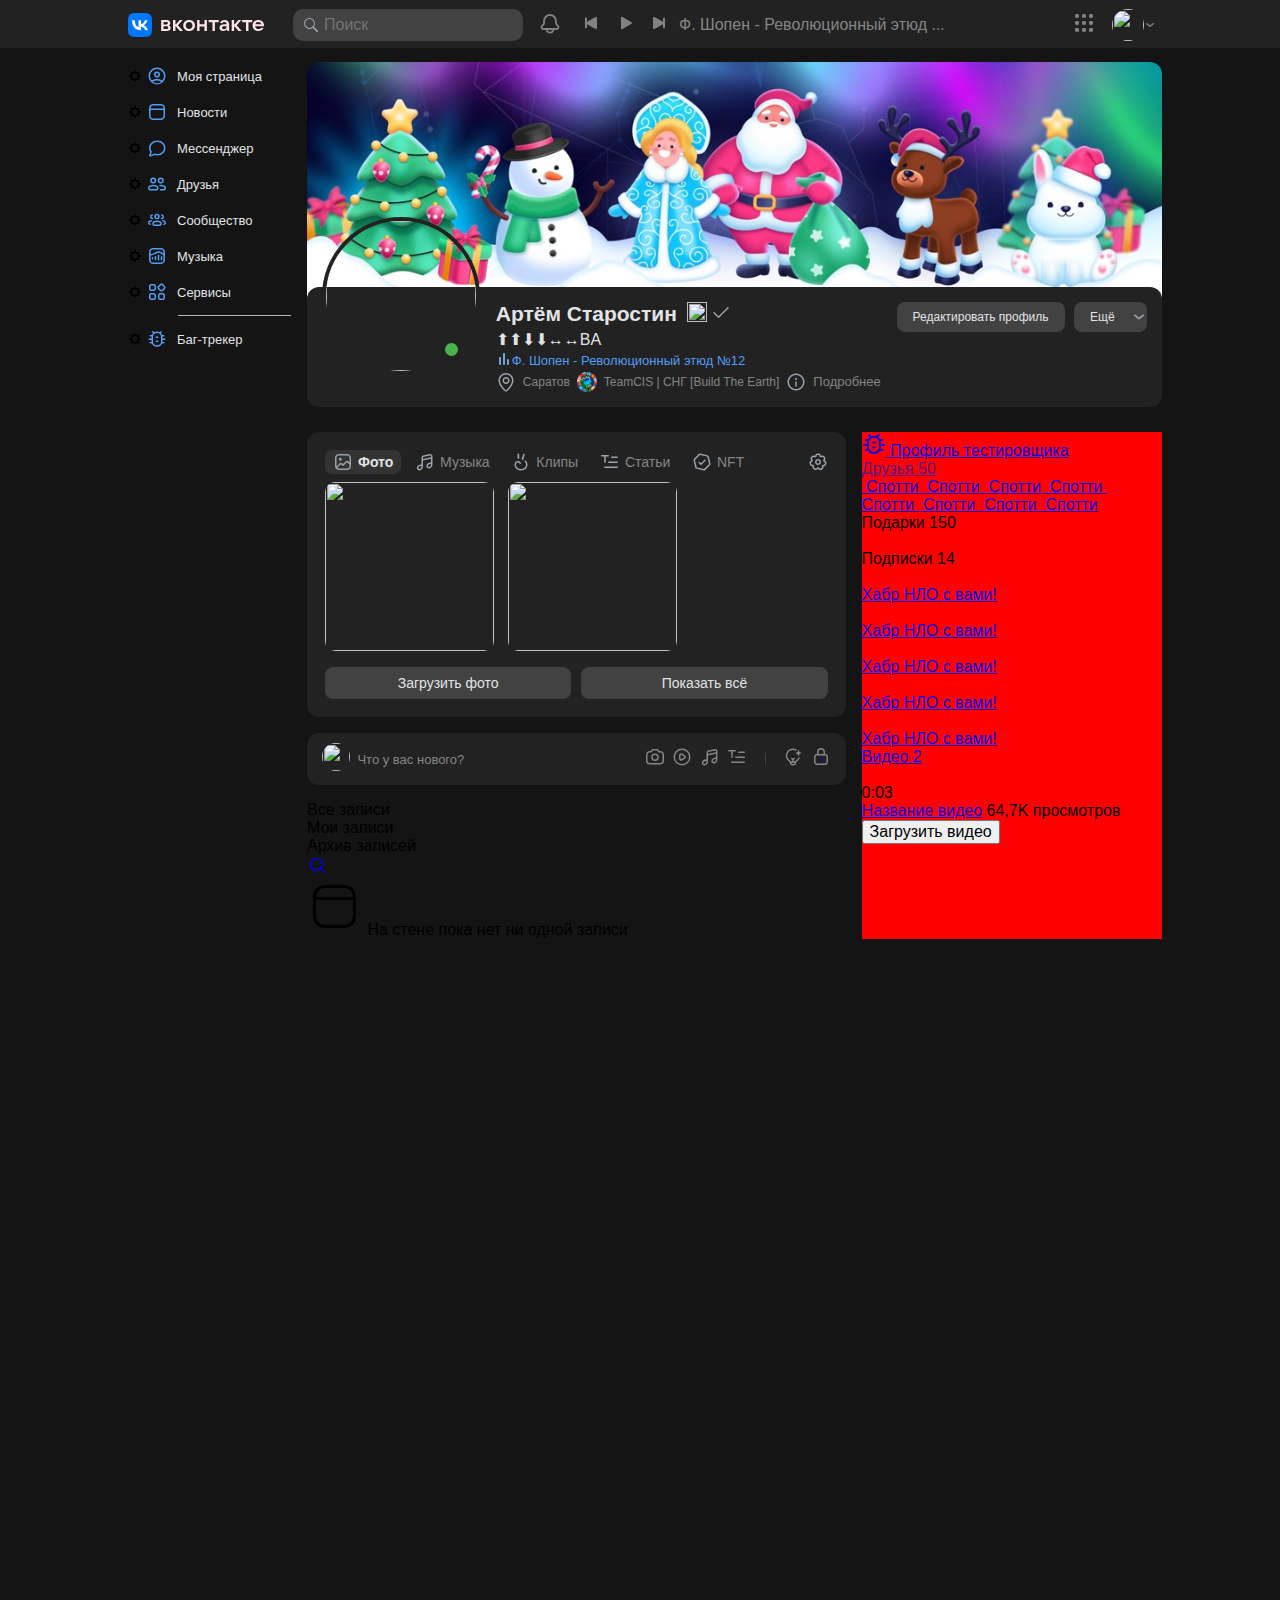
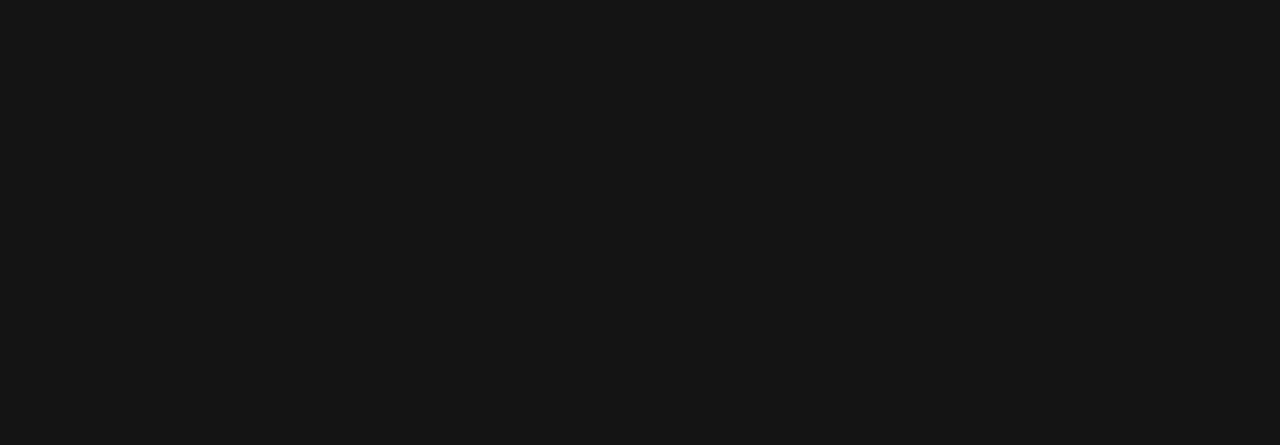
==== commit 0971e4a2: "Add 2 new pages(photo and posting)" ====
--- a/index.html
+++ b/index.html
@@ -197,6 +197,202 @@
 						</div>
 					</div>
 				</div>
+				<div class="Profile__Main_Container">
+					<div class="Profile__Main_Column">
+						<div class="Profile__Column_Photos">
+							<div class="Profile__Photos_Container">
+								<div class="Profile__Photos_Tab-container">
+									<div class="Profile__Photos__Tab_Active">
+										<img src="./img/picture_outline_20.svg" alt="">
+										<span>Фото</span>
+									</div>
+									<div class="Profile__Photos__Tab">
+										<img src="./img/music_outline_20.svg" alt="">
+										<span>Музыка</span>
+									</div>
+									<div class="Profile__Photos__Tab">
+										<img src="./img/logo_clips_outline_20.svg" alt="">
+										<span>Клипы</span>
+									</div>
+									<div class="Profile__Photos__Tab">
+										<img src="./img/articles_outline_20.svg" alt="">
+										<span>Статьи</span>
+									</div>
+									<div class="Profile__Photos__Tab">
+										<img src="./img/nft_heptagon_outline_20.svg" alt="">
+										<span>NFT</span>
+									</div>
+								</div>
+								<div class="Profile__Photos_Settings">
+									<img src="./img/gear_outline_20.svg" alt="">
+								</div>
+							</div>
+							<div class="Profile__Photos_Gallery">
+								<img src="https://sun7-23.userapi.com/impg/c858336/v858336515/205834/pduCff9P_aw.jpg?size=200x133&quality=96&crop=46,0,508,338&sign=2811e288d0118d77aebc3267f995e5c6&c_uniq_tag=EGkJTuvfUed4S9jgXf0WTrF3bybCwHTbzYHnwrG1dPA&type=album" alt="">
+								<img src="https://sun7-23.userapi.com/impg/c858336/v858336515/205834/pduCff9P_aw.jpg?size=200x133&quality=96&crop=46,0,508,338&sign=2811e288d0118d77aebc3267f995e5c6&c_uniq_tag=EGkJTuvfUed4S9jgXf0WTrF3bybCwHTbzYHnwrG1dPA&type=album" alt="">
+							</div>
+							<div class="Profile__Photos_Buttons">
+								<button>Загрузить фото</button>
+								<button>Показать всё</button>
+							</div>
+						</div>
+						<div class="Profile__Main_Posting-container">
+							<a href="https://vk.com/artemstarostin59" class="Profile__Posting_Avatar">
+								<img src="https://sun7-23.userapi.com/s/v1/ig1/T058qdeTZw8lB11yMmc65r5_5e2QBACiPxk36OSyviLUZbp7XLorpheF04_qfHcwSFgsUuPk.jpg?size=50x50&quality=96&crop=140,0,338,338&ava=1" alt="">
+							</a>
+							<div class="Profile__Posting_Button"><span>Что у вас нового?</span></div>
+							<a href="#"><svg fill="none" height="20" viewBox="0 0 20 20" width="20" xmlns="http://www.w3.org/2000/svg"><path clip-rule="evenodd" d="M5.5 5.5c.57 0 1-.2 1.34-.52.24-.24.43-.54.55-.74l.06-.1c.15-.23.26-.37.39-.47.11-.08.3-.17.66-.17h3c.36 0 .55.09.66.17.13.1.24.24.4.48l.05.09c.12.2.3.5.55.74.33.32.77.52 1.34.52.73 0 .99 0 1.19.04.9.18 1.59.88 1.77 1.77.04.2.04.46.04 1.19v3.45c0 .85 0 1.45-.04 1.9-.04.46-.1.72-.2.92-.22.42-.57.77-.99.98-.2.1-.46.17-.91.21-.46.04-1.06.04-1.91.04h-6.9c-.85 0-1.45 0-1.91-.04a2.4 2.4 0 0 1-.91-.2 2.25 2.25 0 0 1-.99-.99 2.4 2.4 0 0 1-.2-.91c-.04-.46-.04-1.06-.04-1.91V8.5c0-.73 0-.99.04-1.19.18-.9.88-1.59 1.77-1.77.2-.04.46-.04 1.19-.04zm3-3.5c-.64 0-1.14.16-1.54.46-.39.27-.62.63-.78.9l-.08.11c-.13.22-.2.34-.3.43-.06.05-.12.1-.3.1h-.09c-.61 0-1.03 0-1.4.07a3.75 3.75 0 0 0-2.94 2.95C1 7.38 1 7.8 1 8.42v3.56c0 .81 0 1.47.04 2 .05.55.14 1.03.37 1.47.36.7.93 1.28 1.64 1.64.44.23.92.32 1.47.37.53.04 1.18.04 2 .04H13.48c.81 0 1.47 0 2-.04a3.84 3.84 0 0 0 1.47-.37c.7-.36 1.28-.93 1.64-1.64.23-.44.32-.92.37-1.47.04-.53.04-1.19.04-2V8.41c0-.61 0-1.03-.07-1.4a3.75 3.75 0 0 0-2.95-2.94 7.5 7.5 0 0 0-1.4-.07h-.08c-.18 0-.24-.05-.3-.1-.1-.1-.17-.2-.3-.43l-.08-.12c-.16-.26-.4-.62-.78-.9-.4-.29-.9-.45-1.54-.45zm3.75 8.25a2.25 2.25 0 1 1-4.5 0 2.25 2.25 0 0 1 4.5 0zm1.5 0a3.75 3.75 0 1 1-7.5 0 3.75 3.75 0 0 1 7.5 0z" fill="#858585" fill-rule="evenodd"></path></svg></a>
+							<a href="#"><svg fill="none" height="20" viewBox="0 0 20 20" width="20" xmlns="http://www.w3.org/2000/svg"><path clip-rule="evenodd" d="M10 17a7 7 0 1 1 0-14 7 7 0 0 1 0 14zm-8.5-7a8.5 8.5 0 1 1 17 0 8.5 8.5 0 0 1-17 0zm8.65 3.38 2.7-1.56a2.1 2.1 0 0 0 0-3.64l-2.7-1.56A2.1 2.1 0 0 0 7 8.44v3.12a2.1 2.1 0 0 0 3.15 1.82zm1.95-3.9c.4.23.4.8 0 1.04l-2.7 1.56a.6.6 0 0 1-.9-.52V8.44c0-.46.5-.75.9-.52z" fill="#858585" fill-rule="evenodd"></path></svg></a>
+							<a href="#"><svg width="20" height="20" viewBox="0 0 20 20" xmlns="http://www.w3.org/2000/svg"><g id="music_outline_20__Icons" stroke="none" stroke-width="1" fill="none" fill-rule="evenodd"><g id="music_outline_20__Icons-20/music_outline_20"><g id="music_outline_20__music_outline_20"><path d="M0 0h20v20H0z"></path><path d="M14.73 2.05a2.28 2.28 0 0 1 2.75 2.23v7.99c0 3.57-3.5 5.4-5.39 3.51-1.9-1.9-.06-5.38 3.52-5.38h.37V6.76L8 8.43v5.82c0 3.5-3.35 5.34-5.27 3.62l-.11-.1c-1.9-1.9-.06-5.4 3.51-5.4h.37V6.24c0-.64.05-1 .19-1.36l.05-.13c.17-.38.43-.7.76-.93.36-.26.7-.4 1.41-.54ZM6.5 13.88h-.37c-2.32 0-3.34 1.94-2.45 2.82.88.89 2.82-.13 2.82-2.45v-.37Zm9.48-1.98h-.37c-2.32 0-3.34 1.94-2.46 2.82.89.89 2.83-.13 2.83-2.45v-.37Zm-.02-7.78a.78.78 0 0 0-.92-.6L9.06 4.77c-.4.09-.54.15-.68.25a.8.8 0 0 0-.27.33c-.08.18-.1.35-.1.88v.67l7.97-1.67V4.2Z" id="music_outline_20__Icon-Color" fill="#858585" fill-rule="nonzero"></path></g></g></g></svg></a>
+							<a href="#"><svg width="20" height="20" viewBox="0 0 20 20" fill="none" xmlns="http://www.w3.org/2000/svg"><path d="M17.25 14.5c.42 0 .75.34.75.75v.1a.75.75 0 0 1-.75.65H4.75a.75.75 0 1 1 0-1.5h12.5Zm0-5a.75.75 0 1 1 0 1.5h-8.5a.75.75 0 0 1-.75-.75v-.1a.75.75 0 0 1 .75-.65h8.5Zm-9-6.5c.4 0 .75.34.75.75v.1a.75.75 0 0 1-.75.65h-2.5v5.75a.75.75 0 0 1-1.5 0V4.5h-2.5a.76.76 0 0 1-.74-.65L1 3.75c0-.42.34-.75.75-.75h6.5Zm9 1.5a.75.75 0 0 1 0 1.5h-5.5a.75.75 0 0 1-.75-.75v-.1a.75.75 0 0 1 .75-.65h5.5Z" fill="#858585"></path></svg></a>
+							<div class="Profile__Posting_Separator"></div>
+							<a href="#"><svg fill="none" height="20" viewBox="0 0 20 20" width="20" xmlns="http://www.w3.org/2000/svg"><path clip-rule="evenodd" d="M4.25 8.75a5.75 5.75 0 0 1 8.4-5.1.75.75 0 1 0 .7-1.33 7.25 7.25 0 0 0-10.6 6.43c0 2.06.94 3.48 1.92 4.54.34.38.71.73 1.04 1.04l.33.31c.37.37.61.64.75.87l.1.48c.06.33.11.6.18.84.07.24.16.48.31.7.24.35.57.62.95.78.25.11.5.15.76.17.24.02.52.02.85.02h.12c.33 0 .61 0 .85-.02.26-.02.51-.06.76-.17.38-.16.7-.43.95-.77.15-.23.24-.47.31-.71.07-.23.12-.51.19-.84l.1-.48c.09-.17.25-.36.48-.6.18-.19.38-.37.6-.58l.34-.33a9.08 9.08 0 0 0 2.05-2.69.75.75 0 1 0-1.36-.62 7.63 7.63 0 0 1-1.73 2.23l-.3.3c-.24.21-.48.44-.68.65-.19.2-.38.4-.54.63h-1.33v-1.64l.97-.77a.75.75 0 0 0-.94-1.18l-.78.63-.78-.63a.75.75 0 0 0-.94 1.18l.97.77v1.64H7.92a7.15 7.15 0 0 0-.84-.93l-.37-.36c-.32-.3-.63-.6-.94-.93-.84-.92-1.52-2-1.52-3.53zm4.26 7.67a6.68 6.68 0 0 1-.1-.42h3.17c-.03.18-.06.31-.1.42a.83.83 0 0 1-.1.26.75.75 0 0 1-.3.26.82.82 0 0 1-.28.05l-.77.01h-.06l-.77-.01a.82.82 0 0 1-.27-.05.75.75 0 0 1-.32-.26.82.82 0 0 1-.1-.26zm6.63-13.16a.38.38 0 0 1 .72 0l.4 1.18c.12.38.42.68.8.8l1.18.4c.35.11.35.6 0 .72l-1.18.4c-.38.12-.68.42-.8.8l-.4 1.18a.38.38 0 0 1-.72 0l-.4-1.18a1.28 1.28 0 0 0-.8-.8l-1.18-.4a.38.38 0 0 1 0-.72l1.18-.4c.38-.12.68-.42.8-.8z" fill="#858585" fill-rule="evenodd"></path></svg></a>
+							<a href="#"><svg xmlns="http://www.w3.org/2000/svg" width="20" height="20" fill="none" viewBox="0 0 20 20"><path fill="currentColor" d="M10 10.75a.75.75 0 0 1 .75.75v2a.75.75 0 0 1-1.5 0v-2a.75.75 0 0 1 .75-.75Z"></path><path fill="#858585" fill-rule="evenodd" d="M6 7.03V5a4 4 0 0 1 8 0v2.03c.59.03 1 .12 1.36.3a3 3 0 0 1 1.31 1.3c.33.65.33 1.49.33 3.17v1.4c0 1.68 0 2.52-.33 3.16a3 3 0 0 1-1.3 1.31c-.65.33-1.49.33-3.17.33H7.8c-1.68 0-2.52 0-3.16-.33a3 3 0 0 1-1.31-1.3C3 15.71 3 14.87 3 13.2v-1.4c0-1.68 0-2.52.33-3.16a3 3 0 0 1 1.3-1.31c.36-.18.78-.27 1.37-.3Zm4-4.53A2.5 2.5 0 0 1 12.5 5v2h-5V5A2.5 2.5 0 0 1 10 2.5Zm-2.2 6c-.86 0-1.42 0-1.85.04-.4.03-.56.09-.63.12a1.5 1.5 0 0 0-.66.66c-.03.07-.1.22-.12.63-.04.43-.04.99-.04 1.85v1.4c0 .86 0 1.42.04 1.85.03.4.09.56.12.63.15.28.38.51.66.66.07.03.22.1.63.12.43.04.99.04 1.85.04h4.4c.86 0 1.42 0 1.85-.04.4-.03.56-.09.63-.12a1.5 1.5 0 0 0 .66-.66c.03-.07.1-.22.12-.63.04-.43.04-.99.04-1.85v-1.4c0-.86 0-1.42-.04-1.85-.03-.4-.09-.56-.12-.63a1.5 1.5 0 0 0-.66-.66c-.07-.03-.22-.1-.63-.12-.43-.04-.99-.04-1.85-.04H7.8Z" clip-rule="evenodd"></path></svg></a>
+						</div>
+						<div>
+							<div>
+								<div>
+									<div>
+										<span>Все записи</span>
+									</div>
+									<div>
+										<span>Мои записи</span>
+									</div>
+									<div>
+										<span>Архив записей</span>
+									</div>
+								</div>
+								<a href="#">
+									<svg fill="none" height="20" viewBox="0 0 20 20" width="20" xmlns="http://www.w3.org/2000/svg"><path clip-rule="evenodd" d="M9.5 4.5a5 5 0 1 0 0 10 5 5 0 0 0 0-10zM3 9.5a6.5 6.5 0 1 1 11.6 4.04l3.18 3.18a.75.75 0 1 1-1.06 1.06l-3.18-3.18A6.5 6.5 0 0 1 3 9.5z" fill="currentColor" fill-rule="evenodd"></path></svg>
+								</a>
+							</div>
+							<div>
+								<svg width="56" height="56" viewBox="0 0 56 56" xmlns="http://www.w3.org/2000/svg"><g id="newsfeed_outline_56__Icons-56/newsfeed_outline_56" stroke="none" stroke-width="1" fill="none" fill-rule="evenodd"><g id="newsfeed_outline_56__newsfeed_outline_56"><path d="M0 0h56v56H0z"></path><path d="M20.32 6H35.1c3.73.03 5.68.37 7.57 1.3l.42.21c1.9 1.01 3.39 2.5 4.4 4.4 1.04 1.96 1.45 3.85 1.5 7.58l.01.83V35.5c-.06 3.73-.47 5.62-1.51 7.58a10.59 10.59 0 0 1-4.4 4.4c-1.96 1.04-3.85 1.45-7.58 1.5l-.83.01H19.5c-3.73-.06-5.62-.47-7.58-1.51a10.59 10.59 0 0 1-4.4-4.4c-1.04-1.96-1.45-3.85-1.5-7.58L6 34.68V19.9c.03-3.73.37-5.68 1.3-7.57l.21-.42c1.01-1.9 2.5-3.39 4.4-4.4 1.96-1.04 3.85-1.45 7.58-1.5l.83-.01ZM46 20.91a1.5 1.5 0 0 1-.5.09h-36a1.5 1.5 0 0 1-.5-.09v14.51c.04 3.3.36 4.76 1.16 6.26a7.59 7.59 0 0 0 3.16 3.16c1.5.8 2.95 1.12 6.26 1.16h15.84c3.3-.04 4.76-.36 6.26-1.16a7.59 7.59 0 0 0 3.16-3.16c.8-1.5 1.12-2.95 1.16-6.26v-.74ZM34.68 9h-15.1c-3.3.04-4.76.36-6.26 1.16a7.59 7.59 0 0 0-3.16 3.16c-.67 1.25-1 2.47-1.11 4.75.14-.05.3-.07.45-.07h36c.16 0 .3.02.45.07-.11-2.28-.44-3.5-1.1-4.75a7.59 7.59 0 0 0-3.17-3.16c-1.6-.86-3.16-1.16-7-1.16Z" id="newsfeed_outline_56__Icon-Color" fill="currentColor" fill-rule="nonzero"></path></g></g></svg>
+								<span>На стене пока нет ни одной записи</span>
+							</div>
+						</div>
+					</div>
+					<div class="Profile__Main_Info">
+						<section class="Profile__Main_Tester">
+							<a href="#">
+								<svg xmlns="http://www.w3.org/2000/svg" width="24" height="24" fill="currentColor" viewBox="0 0 24 24"><path d="M10.5 10.4a.9.9 0 0 1 .9-.9h1.2a.9.9 0 1 1 0 1.8h-1.2a.9.9 0 0 1-.9-.9Zm0 5a.9.9 0 0 1 .9-.9h1.2a.9.9 0 1 1 0 1.8h-1.2a.9.9 0 0 1-.9-.9Z"></path><path fill-rule="evenodd" d="M3 8a.9.9 0 0 1 .9-.9h2.27a6.94 6.94 0 0 1 1.77-1.88L6.27 3.54a.9.9 0 0 1 1.28-1.28L9.6 4.33A6.89 6.89 0 0 1 12 3.9c.84 0 1.65.15 2.4.43l2.06-2.07a.9.9 0 0 1 1.28 1.28l-1.68 1.68a6.94 6.94 0 0 1 1.77 1.88h2.27a.9.9 0 1 1 0 1.8h-1.47c.18.6.27 1.24.27 1.9v1.3h3.2a.9.9 0 1 1 0 1.8h-3.2V15a6.9 6.9 0 0 1-.32 2.1h1.52a.9.9 0 1 1 0 1.8h-2.4a6.9 6.9 0 0 1-5.7 3 6.9 6.9 0 0 1-5.7-3H3.9a.9.9 0 0 1 0-1.8h1.52A6.9 6.9 0 0 1 5.1 15v-1.1H1.9a.9.9 0 0 1 0-1.8h3.2v-1.3c0-.66.1-1.3.27-1.9H3.9A.9.9 0 0 1 3 8Zm3.9 2.8a5.1 5.1 0 1 1 10.2 0V15a5.1 5.1 0 0 1-10.2 0v-4.2Z" clip-rule="evenodd"></path><path fill-rule="evenodd" d="M10.5 10.4a.9.9 0 0 1 .9-.9h1.2a.9.9 0 1 1 0 1.8h-1.2a.9.9 0 0 1-.9-.9Zm0 5a.9.9 0 0 1 .9-.9h1.2a.9.9 0 1 1 0 1.8h-1.2a.9.9 0 0 1-.9-.9Z" clip-rule="evenodd"></path></svg>
+								<span>Профиль тестировщика</span>
+							</a>
+						</section>
+						<section class="Profile__Main_Friends">
+							<a href="">
+								<span>Друзья </span>
+								<span>50</span>
+							</a>
+							<div class="Friends__Container">
+								<a href="#" class="Friends__Link">
+									<img src="./img/Spotty.jpg" alt="">
+									<span>Спотти</span>
+								</a>
+								<a href="#" class="Friends__Link">
+									<img src="./img/Spotty.jpg" alt="">
+									<span>Спотти</span>
+								</a>
+								<a href="#" class="Friends__Link">
+									<img src="./img/Spotty.jpg" alt="">
+									<span>Спотти</span>
+								</a>
+								<a href="#" class="Friends__Link">
+									<img src="./img/Spotty.jpg" alt="">
+									<span>Спотти</span>
+								</a>
+								<a href="#" class="Friends__Link">
+									<img src="./img/Spotty.jpg" alt="">
+									<span>Спотти</span>
+								</a>
+								<a href="#" class="Friends__Link">
+									<img src="./img/Spotty.jpg" alt="">
+									<span>Спотти</span>
+								</a>
+								<a href="#" class="Friends__Link">
+									<img src="./img/Spotty.jpg" alt="">
+									<span>Спотти</span>
+								</a>
+								<a href="#" class="Friends__Link">
+									<img src="./img/Spotty.jpg" alt="">
+									<span>Спотти</span>
+								</a>
+							</div>
+						</section>
+						<section class="Profile__Main_Gifts">
+							<div>
+								<span>Подарки </span> 
+								<span>150</span>
+							</div>
+							<div>
+								<img src="https://vk.com/sticker/4-1809-256w" alt="">
+								<img src="https://vk.com/sticker/4-1809-256w" alt="">
+								<img src="https://vk.com/sticker/4-1809-256w" alt="">
+								<img src="https://vk.com/sticker/4-1809-256w" alt="">
+							</div>
+						</section>
+						<section class="Profile__Main_Subscriptions">
+							<div class="Main__Subscriptions_Title">
+								<span>Подписки</span>
+								<span>14</span>
+							</div>
+							<div class="Main__Subscriptions_List">
+								<a href="#" class="Subscriptions__List_Item">
+									<img src="https://sun7-22.userapi.com/s/v1/ig1/Dlfkb-4XaW_7eOyMHVr0TefpNU_z-fCOSMpSFVHjQI_NIYaMBFbzUNausyh4nlDlfpftUK-P.jpg?size=100x100&quality=96&crop=0,0,567,567&ava=1" alt="">
+									<div>
+										<span class="Subscriptions__Item_Title">Хабр</span>
+										<span class="Subscriptions__Item_Description">НЛО с вами!</span>
+									</div>
+								</a>
+								<a href="#" class="Subscriptions__List_Item">
+									<img src="https://sun7-22.userapi.com/s/v1/ig1/Dlfkb-4XaW_7eOyMHVr0TefpNU_z-fCOSMpSFVHjQI_NIYaMBFbzUNausyh4nlDlfpftUK-P.jpg?size=100x100&quality=96&crop=0,0,567,567&ava=1" alt="">
+									<div>
+										<span class="Subscriptions__Item_Title">Хабр</span>
+										<span class="Subscriptions__Item_Description">НЛО с вами!</span>
+									</div>
+								</a>
+								<a href="#" class="Subscriptions__List_Item">
+									<img src="https://sun7-22.userapi.com/s/v1/ig1/Dlfkb-4XaW_7eOyMHVr0TefpNU_z-fCOSMpSFVHjQI_NIYaMBFbzUNausyh4nlDlfpftUK-P.jpg?size=100x100&quality=96&crop=0,0,567,567&ava=1" alt="">
+									<div>
+										<span class="Subscriptions__Item_Title">Хабр</span>
+										<span class="Subscriptions__Item_Description">НЛО с вами!</span>
+									</div>
+								</a>
+								<a href="#" class="Subscriptions__List_Item">
+									<img src="https://sun7-22.userapi.com/s/v1/ig1/Dlfkb-4XaW_7eOyMHVr0TefpNU_z-fCOSMpSFVHjQI_NIYaMBFbzUNausyh4nlDlfpftUK-P.jpg?size=100x100&quality=96&crop=0,0,567,567&ava=1" alt="">
+									<div>
+										<span class="Subscriptions__Item_Title">Хабр</span>
+										<span class="Subscriptions__Item_Description">НЛО с вами!</span>
+									</div>
+								</a>
+								<a href="#" class="Subscriptions__List_Item">
+									<img src="https://sun7-22.userapi.com/s/v1/ig1/Dlfkb-4XaW_7eOyMHVr0TefpNU_z-fCOSMpSFVHjQI_NIYaMBFbzUNausyh4nlDlfpftUK-P.jpg?size=100x100&quality=96&crop=0,0,567,567&ava=1" alt="">
+									<div>
+										<span class="Subscriptions__Item_Title">Хабр</span>
+										<span class="Subscriptions__Item_Description">НЛО с вами!</span>
+									</div>
+								</a>
+							</div>
+						</section>
+						<section class="Profile__Main_Videos">
+							<a href="#">
+								<span>Видео </span>
+								<span>2</span>
+							</a>
+							<div>
+								<div>
+									<a>
+										<img src="" alt="">
+										<div><span>0:03</span></div>
+									</a>
+									<a href="#">Название видео</a>
+									<span>64,7K просмотров</span>
+								</div>
+							</div>
+							<button>Загрузить видео</button>
+						</section>
+					</div>
+				</div>
 			</div>
 		</main>
 	</div>
--- a/css/styles.css
+++ b/css/styles.css
@@ -435,11 +435,10 @@
 
 .Profile__Header_Banner {
   height: 250px;
-  border-radius: 17px;
-  width: 100%;
+  border-radius: 12px;
   background-position: center;
   background-size: cover;
-  background-image: url(../img/D2hkCttrKuk.jpg);
+  background-image: url(../img/Banner.jpg);
 }
 
 .Profile__Header_Info {
@@ -457,7 +456,7 @@
           justify-content: space-between;
   position: relative;
   bottom: 25px;
-  border-radius: 17px;
+  border-radius: 12px;
   padding: 15px;
   background-color: #222222;
 }
@@ -470,6 +469,7 @@
 .Avatar_150 {
   width: 150px;
   height: 150px;
+  border: 4px solid #222222;
   border-radius: 80px;
 }
 
@@ -483,7 +483,7 @@
   width: 13px;
   height: 13px;
   background: #4bb34b;
-  border: 4px solid #222222;
+  border: 3px solid #222222;
   border-radius: 80px;
 }
 
@@ -549,6 +549,8 @@
 }
 .Profile__MainInfo_Music a {
   color: #529EF4;
+  font-size: 13px;
+  font-weight: 500;
   text-decoration: none;
 }
 
@@ -640,4 +642,186 @@
 }
 .Profile__Actions_Block span {
   padding: 8px 16px;
+}
+
+.Profile__Main_Container {
+  display: -ms-grid;
+  display: grid;
+  -ms-grid-columns: 63% 37%;
+  grid-template-columns: 63% 37%;
+}
+
+.Profile__Column_Photos {
+  padding: 18px;
+  border-radius: 12px;
+  background-color: #222222;
+}
+
+.Profile__Photos_Container {
+  display: -webkit-box;
+  display: -ms-flexbox;
+  display: flex;
+  -webkit-box-orient: horizontal;
+  -webkit-box-direction: normal;
+      -ms-flex-direction: row;
+          flex-direction: row;
+  -webkit-box-align: center;
+      -ms-flex-align: center;
+          align-items: center;
+  -webkit-box-pack: justify;
+      -ms-flex-pack: justify;
+          justify-content: space-between;
+}
+
+.Profile__Photos_Tab-container {
+  width: 85%;
+  display: -webkit-box;
+  display: -ms-flexbox;
+  display: flex;
+  -webkit-box-orient: horizontal;
+  -webkit-box-direction: normal;
+      -ms-flex-direction: row;
+          flex-direction: row;
+  -webkit-box-align: center;
+      -ms-flex-align: center;
+          align-items: center;
+  -webkit-box-pack: justify;
+      -ms-flex-pack: justify;
+          justify-content: space-between;
+}
+.Profile__Photos_Tab-container :hover {
+  background: #424242;
+}
+
+.Profile__Photos__Tab {
+  display: -webkit-box;
+  display: -ms-flexbox;
+  display: flex;
+  -webkit-box-orient: horizontal;
+  -webkit-box-direction: normal;
+      -ms-flex-direction: row;
+          flex-direction: row;
+  -webkit-box-align: center;
+      -ms-flex-align: center;
+          align-items: center;
+  padding: 2px 8px;
+  border-radius: 7px;
+  font-size: 14px;
+  color: #858585;
+}
+.Profile__Photos__Tab img {
+  margin-right: 5px;
+}
+
+.Profile__Photos__Tab_Active {
+  display: -webkit-box;
+  display: -ms-flexbox;
+  display: flex;
+  -webkit-box-orient: horizontal;
+  -webkit-box-direction: normal;
+      -ms-flex-direction: row;
+          flex-direction: row;
+  -webkit-box-align: center;
+      -ms-flex-align: center;
+          align-items: center;
+  padding: 2px 8px;
+  border-radius: 7px;
+  font-size: 14px;
+  font-weight: 600;
+  color: #E1E3E6;
+  background: #333333;
+}
+.Profile__Photos__Tab_Active img {
+  margin-right: 5px;
+}
+
+.Profile__Photos_Settings {
+  display: -webkit-box;
+  display: -ms-flexbox;
+  display: flex;
+  -webkit-box-orient: horizontal;
+  -webkit-box-direction: normal;
+      -ms-flex-direction: row;
+          flex-direction: row;
+  -webkit-box-align: center;
+      -ms-flex-align: center;
+          align-items: center;
+}
+
+.Profile__Photos_Gallery {
+  margin: 8px 0px 12px 0px;
+}
+.Profile__Photos_Gallery img {
+  -o-object-fit: cover;
+     object-fit: cover;
+  width: 169px;
+  height: 169px;
+  margin-right: 10px;
+  border-radius: 10px;
+}
+
+.Profile__Photos_Buttons {
+  display: -webkit-box;
+  display: -ms-flexbox;
+  display: flex;
+  -webkit-box-orient: horizontal;
+  -webkit-box-direction: normal;
+      -ms-flex-direction: row;
+          flex-direction: row;
+  -webkit-box-pack: justify;
+      -ms-flex-pack: justify;
+          justify-content: space-between;
+  color: #E1E3E6;
+  font-size: 14px;
+}
+.Profile__Photos_Buttons button {
+  width: 49%;
+  height: 32px;
+  border: 0px;
+  border-radius: 8px;
+  background: #424242;
+}
+
+.Profile__Main_Posting-container {
+  display: -webkit-box;
+  display: -ms-flexbox;
+  display: flex;
+  -webkit-box-orient: horizontal;
+  -webkit-box-direction: normal;
+      -ms-flex-direction: row;
+          flex-direction: row;
+  -webkit-box-pack: justify;
+      -ms-flex-pack: justify;
+          justify-content: space-between;
+  -webkit-box-align: center;
+      -ms-flex-align: center;
+          align-items: center;
+  margin: 16px 0px;
+  padding: 10px 15px;
+  border-radius: 12px;
+  background-color: #222222;
+}
+
+.Profile__Posting_Avatar img {
+  width: 28px;
+  height: 28px;
+  border-radius: 60px;
+}
+
+.Profile__Posting_Button {
+  width: 55%;
+  font-size: 13px;
+  color: #858585;
+}
+
+.Profile__Posting_Separator {
+  width: 1px;
+  height: 12px;
+  background: #424242;
+  margin: 0px 10px;
+}
+
+.Profile__Main_Info {
+  margin-left: 16px;
+  background-color: red;
 }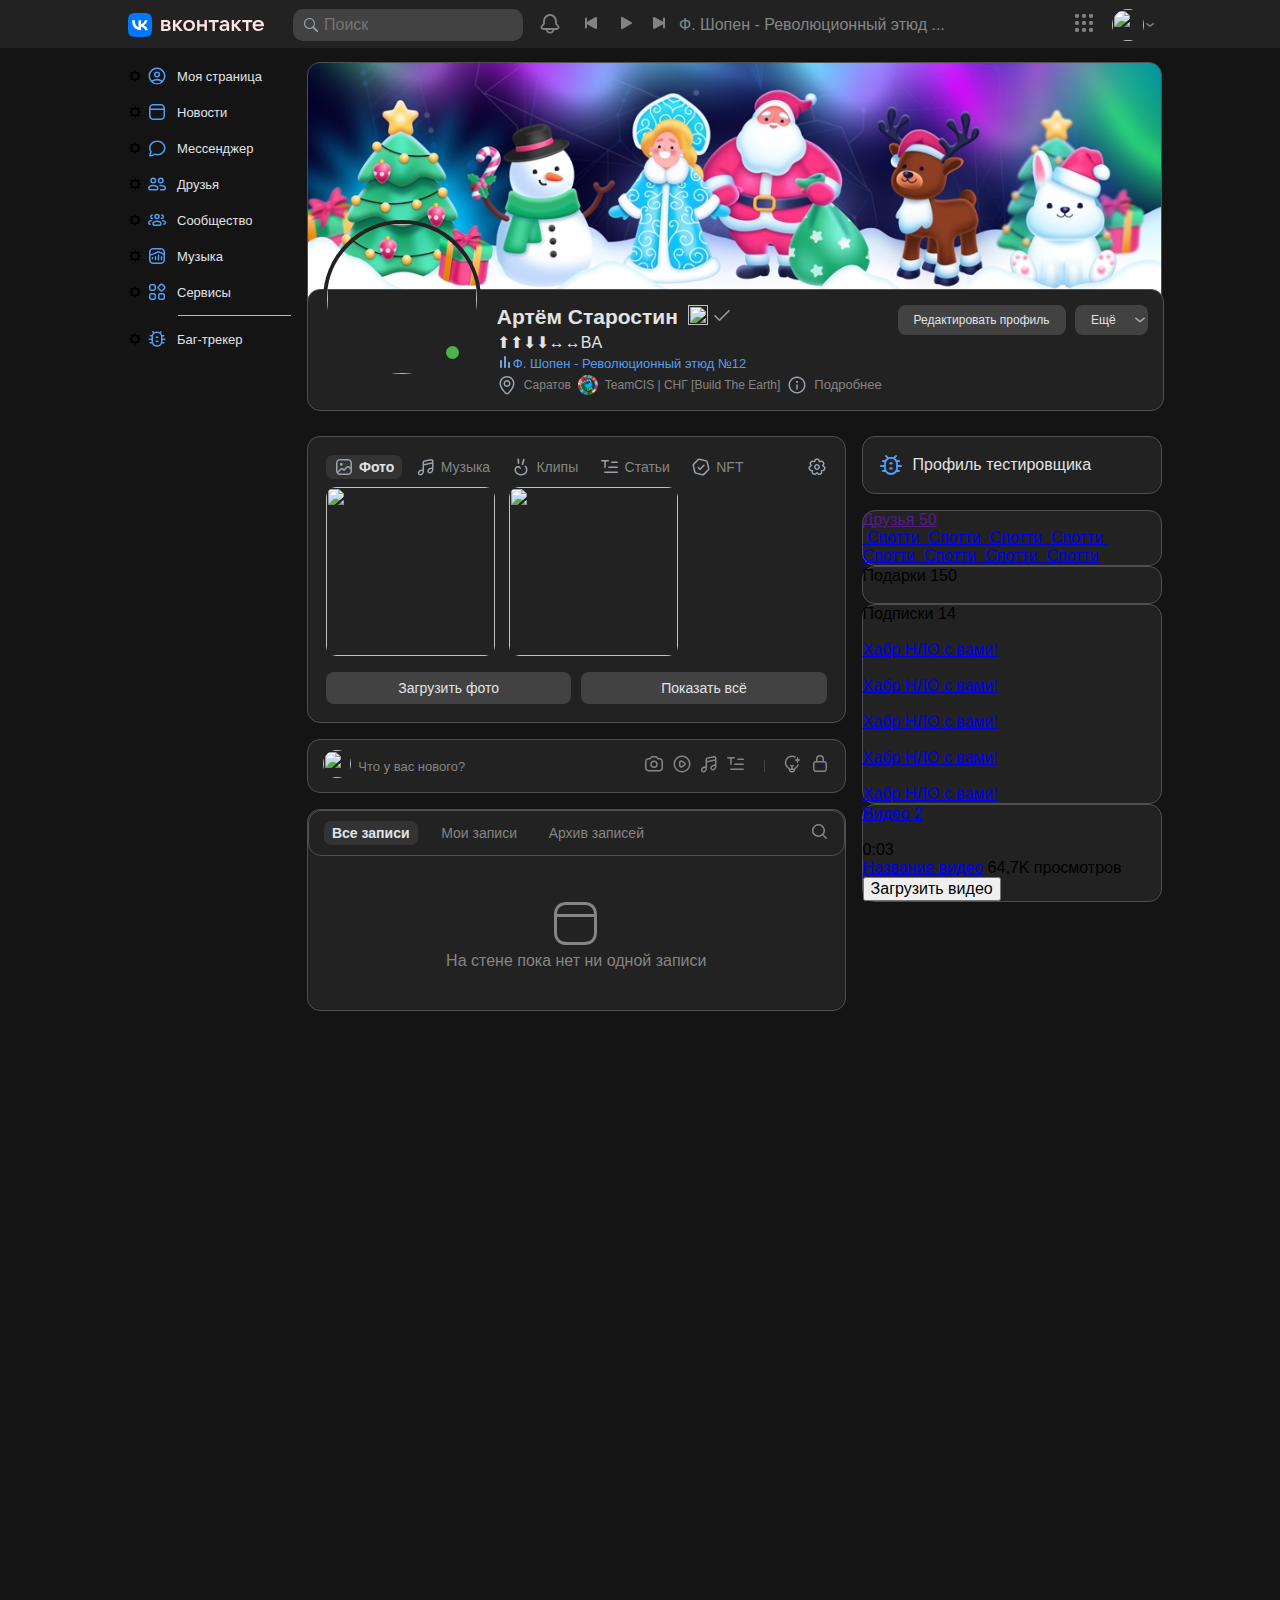
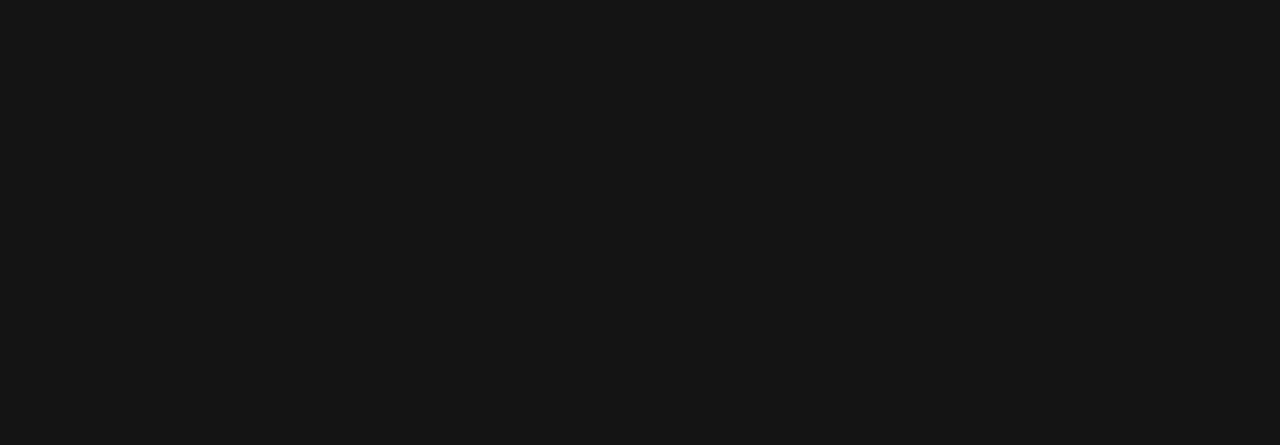
==== commit b00b69b8: "Wall and Tester Beta pages" ====
--- a/index.html
+++ b/index.html
@@ -149,7 +149,7 @@
 			<div class="Profile__Wrapper">
 				<div class="Profile__Header">
 					<div class="Profile__Header_Banner"></div>
-					<div class="Profile__Header_Info">
+					<div class="Profile__Header_Info Border-Inner">
 						<div class="Profile__Header_Avatar">
 							<img class="Avatar_150" src="https://sun7-23.userapi.com/s/v1/ig1/A62BneJU8_iX0VPUooDGT7hdZcBBex1na_pHhKkLH0qg24IeafBT6rour8iyZsrRT0alLEIL.jpg?size=200x200&quality=96&crop=140,0,338,338&ava=1" alt="">
 							<div class="Profile__Avatar_OnlineBar">
@@ -199,7 +199,7 @@
 				</div>
 				<div class="Profile__Main_Container">
 					<div class="Profile__Main_Column">
-						<div class="Profile__Column_Photos">
+						<div class="Profile__Column_Photos Border-Inner">
 							<div class="Profile__Photos_Container">
 								<div class="Profile__Photos_Tab-container">
 									<div class="Profile__Photos__Tab_Active">
@@ -236,7 +236,7 @@
 								<button>Показать всё</button>
 							</div>
 						</div>
-						<div class="Profile__Main_Posting-container">
+						<div class="Profile__Main_Posting-container Border-Inner">
 							<a href="https://vk.com/artemstarostin59" class="Profile__Posting_Avatar">
 								<img src="https://sun7-23.userapi.com/s/v1/ig1/T058qdeTZw8lB11yMmc65r5_5e2QBACiPxk36OSyviLUZbp7XLorpheF04_qfHcwSFgsUuPk.jpg?size=50x50&quality=96&crop=140,0,338,338&ava=1" alt="">
 							</a>
@@ -249,37 +249,39 @@
 							<a href="#"><svg fill="none" height="20" viewBox="0 0 20 20" width="20" xmlns="http://www.w3.org/2000/svg"><path clip-rule="evenodd" d="M4.25 8.75a5.75 5.75 0 0 1 8.4-5.1.75.75 0 1 0 .7-1.33 7.25 7.25 0 0 0-10.6 6.43c0 2.06.94 3.48 1.92 4.54.34.38.71.73 1.04 1.04l.33.31c.37.37.61.64.75.87l.1.48c.06.33.11.6.18.84.07.24.16.48.31.7.24.35.57.62.95.78.25.11.5.15.76.17.24.02.52.02.85.02h.12c.33 0 .61 0 .85-.02.26-.02.51-.06.76-.17.38-.16.7-.43.95-.77.15-.23.24-.47.31-.71.07-.23.12-.51.19-.84l.1-.48c.09-.17.25-.36.48-.6.18-.19.38-.37.6-.58l.34-.33a9.08 9.08 0 0 0 2.05-2.69.75.75 0 1 0-1.36-.62 7.63 7.63 0 0 1-1.73 2.23l-.3.3c-.24.21-.48.44-.68.65-.19.2-.38.4-.54.63h-1.33v-1.64l.97-.77a.75.75 0 0 0-.94-1.18l-.78.63-.78-.63a.75.75 0 0 0-.94 1.18l.97.77v1.64H7.92a7.15 7.15 0 0 0-.84-.93l-.37-.36c-.32-.3-.63-.6-.94-.93-.84-.92-1.52-2-1.52-3.53zm4.26 7.67a6.68 6.68 0 0 1-.1-.42h3.17c-.03.18-.06.31-.1.42a.83.83 0 0 1-.1.26.75.75 0 0 1-.3.26.82.82 0 0 1-.28.05l-.77.01h-.06l-.77-.01a.82.82 0 0 1-.27-.05.75.75 0 0 1-.32-.26.82.82 0 0 1-.1-.26zm6.63-13.16a.38.38 0 0 1 .72 0l.4 1.18c.12.38.42.68.8.8l1.18.4c.35.11.35.6 0 .72l-1.18.4c-.38.12-.68.42-.8.8l-.4 1.18a.38.38 0 0 1-.72 0l-.4-1.18a1.28 1.28 0 0 0-.8-.8l-1.18-.4a.38.38 0 0 1 0-.72l1.18-.4c.38-.12.68-.42.8-.8z" fill="#858585" fill-rule="evenodd"></path></svg></a>
 							<a href="#"><svg xmlns="http://www.w3.org/2000/svg" width="20" height="20" fill="none" viewBox="0 0 20 20"><path fill="currentColor" d="M10 10.75a.75.75 0 0 1 .75.75v2a.75.75 0 0 1-1.5 0v-2a.75.75 0 0 1 .75-.75Z"></path><path fill="#858585" fill-rule="evenodd" d="M6 7.03V5a4 4 0 0 1 8 0v2.03c.59.03 1 .12 1.36.3a3 3 0 0 1 1.31 1.3c.33.65.33 1.49.33 3.17v1.4c0 1.68 0 2.52-.33 3.16a3 3 0 0 1-1.3 1.31c-.65.33-1.49.33-3.17.33H7.8c-1.68 0-2.52 0-3.16-.33a3 3 0 0 1-1.31-1.3C3 15.71 3 14.87 3 13.2v-1.4c0-1.68 0-2.52.33-3.16a3 3 0 0 1 1.3-1.31c.36-.18.78-.27 1.37-.3Zm4-4.53A2.5 2.5 0 0 1 12.5 5v2h-5V5A2.5 2.5 0 0 1 10 2.5Zm-2.2 6c-.86 0-1.42 0-1.85.04-.4.03-.56.09-.63.12a1.5 1.5 0 0 0-.66.66c-.03.07-.1.22-.12.63-.04.43-.04.99-.04 1.85v1.4c0 .86 0 1.42.04 1.85.03.4.09.56.12.63.15.28.38.51.66.66.07.03.22.1.63.12.43.04.99.04 1.85.04h4.4c.86 0 1.42 0 1.85-.04.4-.03.56-.09.63-.12a1.5 1.5 0 0 0 .66-.66c.03-.07.1-.22.12-.63.04-.43.04-.99.04-1.85v-1.4c0-.86 0-1.42-.04-1.85-.03-.4-.09-.56-.12-.63a1.5 1.5 0 0 0-.66-.66c-.07-.03-.22-.1-.63-.12-.43-.04-.99-.04-1.85-.04H7.8Z" clip-rule="evenodd"></path></svg></a>
 						</div>
-						<div>
-							<div>
-								<div>
-									<div>
+						<div class="Profile__Main_Wall Border-Inner">
+							<div class="Profile__Wall_Header Border-Inner">
+								<div class="Profile__Header_Tabs-Container">
+									<div class="Profile__Tabs-Container_Tab_Active">
 										<span>Все записи</span>
 									</div>
-									<div>
+									<div class="Profile__Tabs-Container_Tab">
 										<span>Мои записи</span>
 									</div>
-									<div>
+									<div class="Profile__Tabs-Container_Tab">
 										<span>Архив записей</span>
 									</div>
 								</div>
 								<a href="#">
-									<svg fill="none" height="20" viewBox="0 0 20 20" width="20" xmlns="http://www.w3.org/2000/svg"><path clip-rule="evenodd" d="M9.5 4.5a5 5 0 1 0 0 10 5 5 0 0 0 0-10zM3 9.5a6.5 6.5 0 1 1 11.6 4.04l3.18 3.18a.75.75 0 1 1-1.06 1.06l-3.18-3.18A6.5 6.5 0 0 1 3 9.5z" fill="currentColor" fill-rule="evenodd"></path></svg>
-								</a>
-							</div>
-							<div>
+									<svg fill="none" height="20" viewBox="0 0 20 20" width="20" xmlns="http://www.w3.org/2000/svg"><path clip-rule="evenodd" d="M9.5 4.5a5 5 0 1 0 0 10 5 5 0 0 0 0-10zM3 9.5a6.5 6.5 0 1 1 11.6 4.04l3.18 3.18a.75.75 0 1 1-1.06 1.06l-3.18-3.18A6.5 6.5 0 0 1 3 9.5z" fill="#858585" fill-rule="evenodd"></path></svg>
+								</a>
+							</div>
+							<div class="Profile__Wall_No-Post">
 								<svg width="56" height="56" viewBox="0 0 56 56" xmlns="http://www.w3.org/2000/svg"><g id="newsfeed_outline_56__Icons-56/newsfeed_outline_56" stroke="none" stroke-width="1" fill="none" fill-rule="evenodd"><g id="newsfeed_outline_56__newsfeed_outline_56"><path d="M0 0h56v56H0z"></path><path d="M20.32 6H35.1c3.73.03 5.68.37 7.57 1.3l.42.21c1.9 1.01 3.39 2.5 4.4 4.4 1.04 1.96 1.45 3.85 1.5 7.58l.01.83V35.5c-.06 3.73-.47 5.62-1.51 7.58a10.59 10.59 0 0 1-4.4 4.4c-1.96 1.04-3.85 1.45-7.58 1.5l-.83.01H19.5c-3.73-.06-5.62-.47-7.58-1.51a10.59 10.59 0 0 1-4.4-4.4c-1.04-1.96-1.45-3.85-1.5-7.58L6 34.68V19.9c.03-3.73.37-5.68 1.3-7.57l.21-.42c1.01-1.9 2.5-3.39 4.4-4.4 1.96-1.04 3.85-1.45 7.58-1.5l.83-.01ZM46 20.91a1.5 1.5 0 0 1-.5.09h-36a1.5 1.5 0 0 1-.5-.09v14.51c.04 3.3.36 4.76 1.16 6.26a7.59 7.59 0 0 0 3.16 3.16c1.5.8 2.95 1.12 6.26 1.16h15.84c3.3-.04 4.76-.36 6.26-1.16a7.59 7.59 0 0 0 3.16-3.16c.8-1.5 1.12-2.95 1.16-6.26v-.74ZM34.68 9h-15.1c-3.3.04-4.76.36-6.26 1.16a7.59 7.59 0 0 0-3.16 3.16c-.67 1.25-1 2.47-1.11 4.75.14-.05.3-.07.45-.07h36c.16 0 .3.02.45.07-.11-2.28-.44-3.5-1.1-4.75a7.59 7.59 0 0 0-3.17-3.16c-1.6-.86-3.16-1.16-7-1.16Z" id="newsfeed_outline_56__Icon-Color" fill="currentColor" fill-rule="nonzero"></path></g></g></svg>
 								<span>На стене пока нет ни одной записи</span>
 							</div>
 						</div>
 					</div>
 					<div class="Profile__Main_Info">
-						<section class="Profile__Main_Tester">
-							<a href="#">
-								<svg xmlns="http://www.w3.org/2000/svg" width="24" height="24" fill="currentColor" viewBox="0 0 24 24"><path d="M10.5 10.4a.9.9 0 0 1 .9-.9h1.2a.9.9 0 1 1 0 1.8h-1.2a.9.9 0 0 1-.9-.9Zm0 5a.9.9 0 0 1 .9-.9h1.2a.9.9 0 1 1 0 1.8h-1.2a.9.9 0 0 1-.9-.9Z"></path><path fill-rule="evenodd" d="M3 8a.9.9 0 0 1 .9-.9h2.27a6.94 6.94 0 0 1 1.77-1.88L6.27 3.54a.9.9 0 0 1 1.28-1.28L9.6 4.33A6.89 6.89 0 0 1 12 3.9c.84 0 1.65.15 2.4.43l2.06-2.07a.9.9 0 0 1 1.28 1.28l-1.68 1.68a6.94 6.94 0 0 1 1.77 1.88h2.27a.9.9 0 1 1 0 1.8h-1.47c.18.6.27 1.24.27 1.9v1.3h3.2a.9.9 0 1 1 0 1.8h-3.2V15a6.9 6.9 0 0 1-.32 2.1h1.52a.9.9 0 1 1 0 1.8h-2.4a6.9 6.9 0 0 1-5.7 3 6.9 6.9 0 0 1-5.7-3H3.9a.9.9 0 0 1 0-1.8h1.52A6.9 6.9 0 0 1 5.1 15v-1.1H1.9a.9.9 0 0 1 0-1.8h3.2v-1.3c0-.66.1-1.3.27-1.9H3.9A.9.9 0 0 1 3 8Zm3.9 2.8a5.1 5.1 0 1 1 10.2 0V15a5.1 5.1 0 0 1-10.2 0v-4.2Z" clip-rule="evenodd"></path><path fill-rule="evenodd" d="M10.5 10.4a.9.9 0 0 1 .9-.9h1.2a.9.9 0 1 1 0 1.8h-1.2a.9.9 0 0 1-.9-.9Zm0 5a.9.9 0 0 1 .9-.9h1.2a.9.9 0 1 1 0 1.8h-1.2a.9.9 0 0 1-.9-.9Z" clip-rule="evenodd"></path></svg>
-								<span>Профиль тестировщика</span>
-							</a>
+						<section class="Profile__Main_Tester Border-Inner">
+							<div class="Profile__Tester_Container">
+								<a href="#">
+									<svg xmlns="http://www.w3.org/2000/svg" width="24" height="24" fill="#529EF4" viewBox="0 0 24 24"><path d="M10.5 10.4a.9.9 0 0 1 .9-.9h1.2a.9.9 0 1 1 0 1.8h-1.2a.9.9 0 0 1-.9-.9Zm0 5a.9.9 0 0 1 .9-.9h1.2a.9.9 0 1 1 0 1.8h-1.2a.9.9 0 0 1-.9-.9Z"></path><path fill-rule="evenodd" d="M3 8a.9.9 0 0 1 .9-.9h2.27a6.94 6.94 0 0 1 1.77-1.88L6.27 3.54a.9.9 0 0 1 1.28-1.28L9.6 4.33A6.89 6.89 0 0 1 12 3.9c.84 0 1.65.15 2.4.43l2.06-2.07a.9.9 0 0 1 1.28 1.28l-1.68 1.68a6.94 6.94 0 0 1 1.77 1.88h2.27a.9.9 0 1 1 0 1.8h-1.47c.18.6.27 1.24.27 1.9v1.3h3.2a.9.9 0 1 1 0 1.8h-3.2V15a6.9 6.9 0 0 1-.32 2.1h1.52a.9.9 0 1 1 0 1.8h-2.4a6.9 6.9 0 0 1-5.7 3 6.9 6.9 0 0 1-5.7-3H3.9a.9.9 0 0 1 0-1.8h1.52A6.9 6.9 0 0 1 5.1 15v-1.1H1.9a.9.9 0 0 1 0-1.8h3.2v-1.3c0-.66.1-1.3.27-1.9H3.9A.9.9 0 0 1 3 8Zm3.9 2.8a5.1 5.1 0 1 1 10.2 0V15a5.1 5.1 0 0 1-10.2 0v-4.2Z" clip-rule="evenodd"></path><path fill-rule="evenodd" d="M10.5 10.4a.9.9 0 0 1 .9-.9h1.2a.9.9 0 1 1 0 1.8h-1.2a.9.9 0 0 1-.9-.9Zm0 5a.9.9 0 0 1 .9-.9h1.2a.9.9 0 1 1 0 1.8h-1.2a.9.9 0 0 1-.9-.9Z" clip-rule="evenodd"></path></svg>
+									<span>Профиль тестировщика</span>
+								</a>
+							</div>
 						</section>
-						<section class="Profile__Main_Friends">
+						<section class="Profile__Main_Friends Border-Inner">
 							<a href="">
 								<span>Друзья </span>
 								<span>50</span>
@@ -319,7 +321,7 @@
 								</a>
 							</div>
 						</section>
-						<section class="Profile__Main_Gifts">
+						<section class="Profile__Main_Gifts Border-Inner">
 							<div>
 								<span>Подарки </span> 
 								<span>150</span>
@@ -331,7 +333,7 @@
 								<img src="https://vk.com/sticker/4-1809-256w" alt="">
 							</div>
 						</section>
-						<section class="Profile__Main_Subscriptions">
+						<section class="Profile__Main_Subscriptions Border-Inner">
 							<div class="Main__Subscriptions_Title">
 								<span>Подписки</span>
 								<span>14</span>
@@ -374,7 +376,7 @@
 								</a>
 							</div>
 						</section>
-						<section class="Profile__Main_Videos">
+						<section class="Profile__Main_Videos Border-Inner">
 							<a href="#">
 								<span>Видео </span>
 								<span>2</span>
--- a/css/styles.css
+++ b/css/styles.css
@@ -186,6 +186,12 @@
   background: #141414;
 }
 
+.Border-Inner {
+  border: 1px solid #4f4f50;
+  border-radius: 13px;
+  background-color: #222222;
+}
+
 .wrapper {
   width: 1024px;
   margin: 0 auto;
@@ -196,6 +202,7 @@
   top: 0;
   left: 0;
   width: 100%;
+  z-index: 2;
   height: 48px;
   background: #222222;
 }
@@ -435,7 +442,8 @@
 
 .Profile__Header_Banner {
   height: 250px;
-  border-radius: 12px;
+  border: 1px solid #4f4f50;
+  border-radius: 13px;
   background-position: center;
   background-size: cover;
   background-image: url(../img/Banner.jpg);
@@ -455,8 +463,8 @@
       -ms-flex-pack: justify;
           justify-content: space-between;
   position: relative;
+  z-index: 1;
   bottom: 25px;
-  border-radius: 12px;
   padding: 15px;
   background-color: #222222;
 }
@@ -653,7 +661,6 @@
 
 .Profile__Column_Photos {
   padding: 18px;
-  border-radius: 12px;
   background-color: #222222;
 }
 
@@ -798,7 +805,6 @@
           align-items: center;
   margin: 16px 0px;
   padding: 10px 15px;
-  border-radius: 12px;
   background-color: #222222;
 }
 
@@ -821,7 +827,116 @@
   margin: 0px 10px;
 }
 
+.Profile__Wall_Header {
+  padding: 10px 15px;
+  display: -webkit-box;
+  display: -ms-flexbox;
+  display: flex;
+  -webkit-box-orient: horizontal;
+  -webkit-box-direction: normal;
+      -ms-flex-direction: row;
+          flex-direction: row;
+  -webkit-box-pack: justify;
+      -ms-flex-pack: justify;
+          justify-content: space-between;
+  -webkit-box-align: center;
+      -ms-flex-align: center;
+          align-items: center;
+}
+
+.Profile__Header_Tabs-Container {
+  width: 65%;
+  display: -webkit-box;
+  display: -ms-flexbox;
+  display: flex;
+  -webkit-box-orient: horizontal;
+  -webkit-box-direction: normal;
+      -ms-flex-direction: row;
+          flex-direction: row;
+  -webkit-box-pack: justify;
+      -ms-flex-pack: justify;
+          justify-content: space-between;
+}
+.Profile__Header_Tabs-Container :hover {
+  background: #424242;
+}
+
+.Profile__Tabs-Container_Tab {
+  display: -webkit-box;
+  display: -ms-flexbox;
+  display: flex;
+  -webkit-box-orient: horizontal;
+  -webkit-box-direction: normal;
+      -ms-flex-direction: row;
+          flex-direction: row;
+  -webkit-box-align: center;
+      -ms-flex-align: center;
+          align-items: center;
+  padding: 2px 8px;
+  border-radius: 7px;
+  font-size: 14px;
+  color: #858585;
+}
+
+.Profile__Tabs-Container_Tab_Active {
+  display: -webkit-box;
+  display: -ms-flexbox;
+  display: flex;
+  -webkit-box-orient: horizontal;
+  -webkit-box-direction: normal;
+      -ms-flex-direction: row;
+          flex-direction: row;
+  -webkit-box-align: center;
+      -ms-flex-align: center;
+          align-items: center;
+  padding: 4px 8px;
+  border-radius: 7px;
+  font-size: 14px;
+  font-weight: 600;
+  color: #E1E3E6;
+  background: #333333;
+}
+
+.Profile__Wall_No-Post {
+  display: -webkit-box;
+  display: -ms-flexbox;
+  display: flex;
+  -webkit-box-orient: vertical;
+  -webkit-box-direction: normal;
+      -ms-flex-direction: column;
+          flex-direction: column;
+  -webkit-box-align: center;
+      -ms-flex-align: center;
+          align-items: center;
+  margin: 40px auto;
+  color: #858585;
+}
+
 .Profile__Main_Info {
   margin-left: 16px;
-  background-color: red;
+}
+
+.Profile__Main_Tester {
+  margin-bottom: 16px;
+}
+
+.Profile__Tester_Container {
+  padding: 16px;
+}
+.Profile__Tester_Container span {
+  color: #E1E3E6;
+  margin-left: 10px;
+}
+.Profile__Tester_Container a {
+  display: -webkit-box;
+  display: -ms-flexbox;
+  display: flex;
+  -webkit-box-orient: horizontal;
+  -webkit-box-direction: normal;
+      -ms-flex-direction: row;
+          flex-direction: row;
+  -webkit-box-align: center;
+      -ms-flex-align: center;
+          align-items: center;
+  text-decoration: none;
 }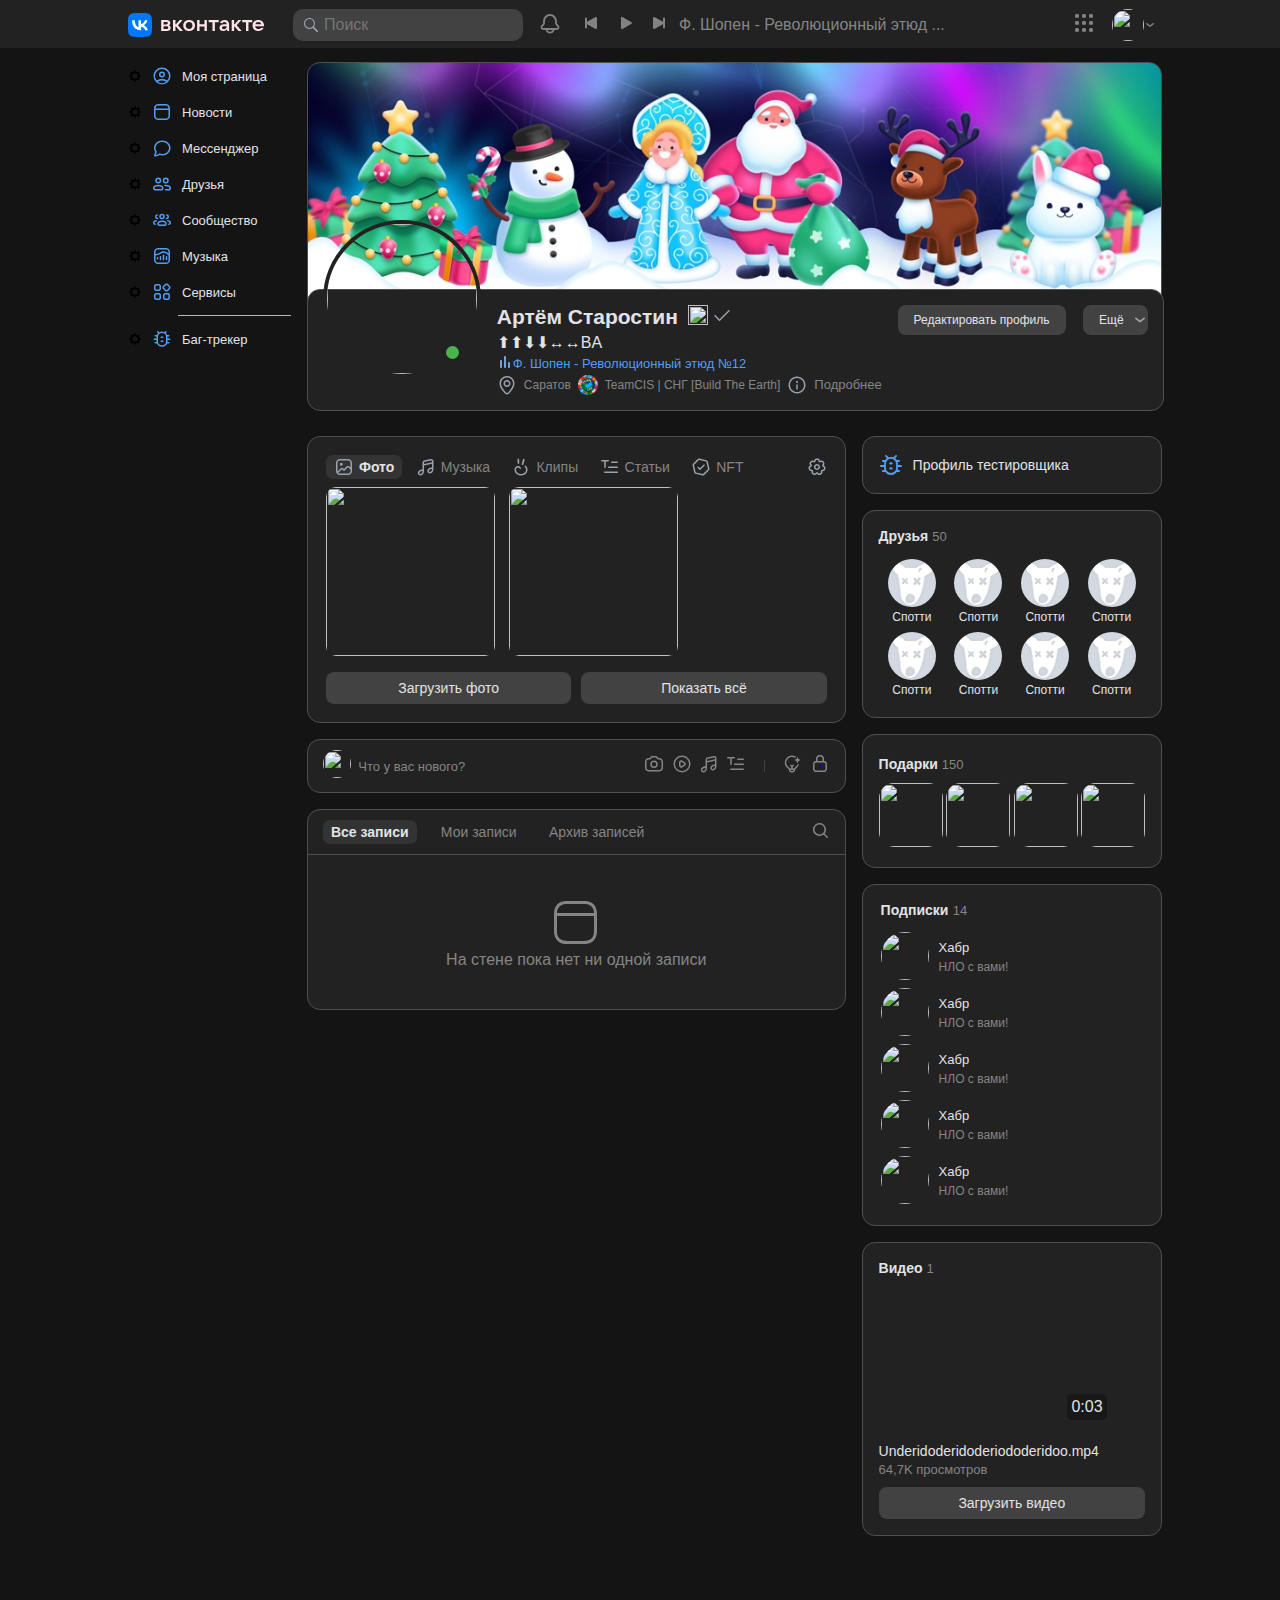
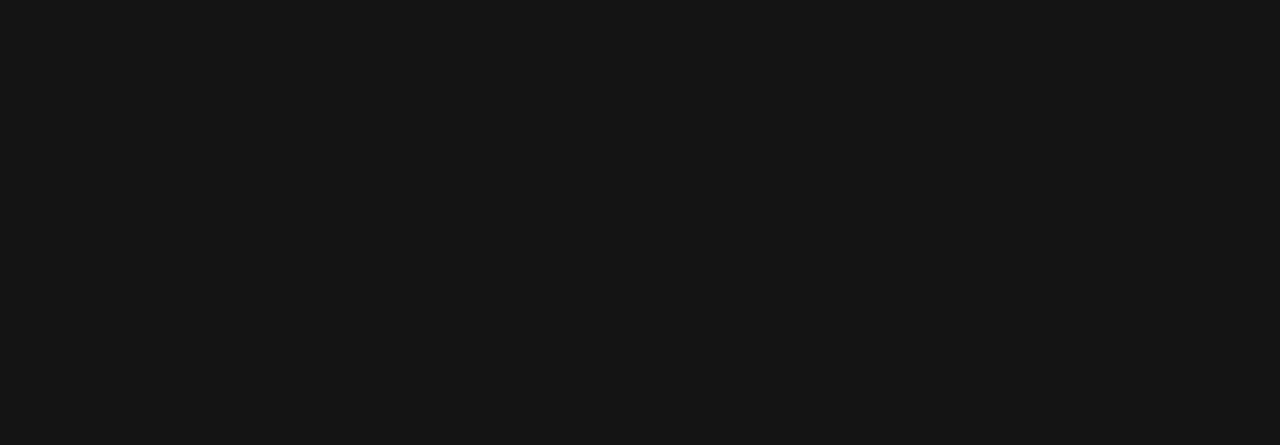
==== commit b8255613: "Final Push" ====
--- a/index.html
+++ b/index.html
@@ -250,7 +250,7 @@
 							<a href="#"><svg xmlns="http://www.w3.org/2000/svg" width="20" height="20" fill="none" viewBox="0 0 20 20"><path fill="currentColor" d="M10 10.75a.75.75 0 0 1 .75.75v2a.75.75 0 0 1-1.5 0v-2a.75.75 0 0 1 .75-.75Z"></path><path fill="#858585" fill-rule="evenodd" d="M6 7.03V5a4 4 0 0 1 8 0v2.03c.59.03 1 .12 1.36.3a3 3 0 0 1 1.31 1.3c.33.65.33 1.49.33 3.17v1.4c0 1.68 0 2.52-.33 3.16a3 3 0 0 1-1.3 1.31c-.65.33-1.49.33-3.17.33H7.8c-1.68 0-2.52 0-3.16-.33a3 3 0 0 1-1.31-1.3C3 15.71 3 14.87 3 13.2v-1.4c0-1.68 0-2.52.33-3.16a3 3 0 0 1 1.3-1.31c.36-.18.78-.27 1.37-.3Zm4-4.53A2.5 2.5 0 0 1 12.5 5v2h-5V5A2.5 2.5 0 0 1 10 2.5Zm-2.2 6c-.86 0-1.42 0-1.85.04-.4.03-.56.09-.63.12a1.5 1.5 0 0 0-.66.66c-.03.07-.1.22-.12.63-.04.43-.04.99-.04 1.85v1.4c0 .86 0 1.42.04 1.85.03.4.09.56.12.63.15.28.38.51.66.66.07.03.22.1.63.12.43.04.99.04 1.85.04h4.4c.86 0 1.42 0 1.85-.04.4-.03.56-.09.63-.12a1.5 1.5 0 0 0 .66-.66c.03-.07.1-.22.12-.63.04-.43.04-.99.04-1.85v-1.4c0-.86 0-1.42-.04-1.85-.03-.4-.09-.56-.12-.63a1.5 1.5 0 0 0-.66-.66c-.07-.03-.22-.1-.63-.12-.43-.04-.99-.04-1.85-.04H7.8Z" clip-rule="evenodd"></path></svg></a>
 						</div>
 						<div class="Profile__Main_Wall Border-Inner">
-							<div class="Profile__Wall_Header Border-Inner">
+							<div class="Profile__Wall_Header">
 								<div class="Profile__Header_Tabs-Container">
 									<div class="Profile__Tabs-Container_Tab_Active">
 										<span>Все записи</span>
@@ -283,39 +283,39 @@
 						</section>
 						<section class="Profile__Main_Friends Border-Inner">
 							<a href="">
-								<span>Друзья </span>
-								<span>50</span>
+								<span class="Profile__Main_Section_Title">Друзья </span>
+								<span class="Profile__Main_Section_Number">50</span>
 							</a>
-							<div class="Friends__Container">
-								<a href="#" class="Friends__Link">
-									<img src="./img/Spotty.jpg" alt="">
-									<span>Спотти</span>
-								</a>
-								<a href="#" class="Friends__Link">
-									<img src="./img/Spotty.jpg" alt="">
-									<span>Спотти</span>
-								</a>
-								<a href="#" class="Friends__Link">
-									<img src="./img/Spotty.jpg" alt="">
-									<span>Спотти</span>
-								</a>
-								<a href="#" class="Friends__Link">
-									<img src="./img/Spotty.jpg" alt="">
-									<span>Спотти</span>
-								</a>
-								<a href="#" class="Friends__Link">
-									<img src="./img/Spotty.jpg" alt="">
-									<span>Спотти</span>
-								</a>
-								<a href="#" class="Friends__Link">
-									<img src="./img/Spotty.jpg" alt="">
-									<span>Спотти</span>
-								</a>
-								<a href="#" class="Friends__Link">
-									<img src="./img/Spotty.jpg" alt="">
-									<span>Спотти</span>
-								</a>
-								<a href="#" class="Friends__Link">
+							<div class="Profile__Friends_Container">
+								<a href="#" class="Profile__Friends_Link">
+									<img src="./img/Spotty.jpg" alt="">
+									<span>Спотти</span>
+								</a>
+								<a href="#" class="Profile__Friends_Link">
+									<img src="./img/Spotty.jpg" alt="">
+									<span>Спотти</span>
+								</a>
+								<a href="#" class="Profile__Friends_Link">
+									<img src="./img/Spotty.jpg" alt="">
+									<span>Спотти</span>
+								</a>
+								<a href="#" class="Profile__Friends_Link">
+									<img src="./img/Spotty.jpg" alt="">
+									<span>Спотти</span>
+								</a>
+								<a href="#" class="Profile__Friends_Link">
+									<img src="./img/Spotty.jpg" alt="">
+									<span>Спотти</span>
+								</a>
+								<a href="#" class="Profile__Friends_Link">
+									<img src="./img/Spotty.jpg" alt="">
+									<span>Спотти</span>
+								</a>
+								<a href="#" class="Profile__Friends_Link">
+									<img src="./img/Spotty.jpg" alt="">
+									<span>Спотти</span>
+								</a>
+								<a href="#" class="Profile__Friends_Link">
 									<img src="./img/Spotty.jpg" alt="">
 									<span>Спотти</span>
 								</a>
@@ -323,75 +323,76 @@
 						</section>
 						<section class="Profile__Main_Gifts Border-Inner">
 							<div>
-								<span>Подарки </span> 
-								<span>150</span>
-							</div>
-							<div>
+								<span class="Profile__Main_Section_Title">Подарки </span> 
+								<span class="Profile__Main_Section_Number">150</span>
+							</div>
+							<div class="Profile__Gifts_Row">
 								<img src="https://vk.com/sticker/4-1809-256w" alt="">
-								<img src="https://vk.com/sticker/4-1809-256w" alt="">
-								<img src="https://vk.com/sticker/4-1809-256w" alt="">
-								<img src="https://vk.com/sticker/4-1809-256w" alt="">
+								<img src="https://vk.com/images/gift/1321/256.jpg" alt="">
+								<img src="https://vk.com/images/gift/1253/256.jpg" alt="">
+								<img src="https://vk.com/sticker/4-1515-256w" alt="">
 							</div>
 						</section>
 						<section class="Profile__Main_Subscriptions Border-Inner">
-							<div class="Main__Subscriptions_Title">
-								<span>Подписки</span>
-								<span>14</span>
-							</div>
-							<div class="Main__Subscriptions_List">
-								<a href="#" class="Subscriptions__List_Item">
+							<div>
+								<span class="Profile__Main_Section_Title" style="margin-left: 10px;">Подписки</span>
+								<span class="Profile__Main_Section_Number">14</span>
+							</div>
+							<div class="Profile__Subscriptions_List">
+								<a href="#" class="Profile__Subscriptions__List_Item">
 									<img src="https://sun7-22.userapi.com/s/v1/ig1/Dlfkb-4XaW_7eOyMHVr0TefpNU_z-fCOSMpSFVHjQI_NIYaMBFbzUNausyh4nlDlfpftUK-P.jpg?size=100x100&quality=96&crop=0,0,567,567&ava=1" alt="">
-									<div>
-										<span class="Subscriptions__Item_Title">Хабр</span>
-										<span class="Subscriptions__Item_Description">НЛО с вами!</span>
-									</div>
-								</a>
-								<a href="#" class="Subscriptions__List_Item">
+									<div class="Profile__List__Item_Text-container">
+										<span class="Profile__Subscriptions__Item_Title">Хабр</span>
+										<span class="Profile__Subscriptions__Item_Description">НЛО с вами!</span>
+									</div>
+								</a>
+								<a href="#" class="Profile__Subscriptions__List_Item">
 									<img src="https://sun7-22.userapi.com/s/v1/ig1/Dlfkb-4XaW_7eOyMHVr0TefpNU_z-fCOSMpSFVHjQI_NIYaMBFbzUNausyh4nlDlfpftUK-P.jpg?size=100x100&quality=96&crop=0,0,567,567&ava=1" alt="">
-									<div>
-										<span class="Subscriptions__Item_Title">Хабр</span>
-										<span class="Subscriptions__Item_Description">НЛО с вами!</span>
-									</div>
-								</a>
-								<a href="#" class="Subscriptions__List_Item">
+									<div class="Profile__List__Item_Text-container">
+										<span class="Profile__Subscriptions__Item_Title">Хабр</span>
+										<span class="Profile__Subscriptions__Item_Description">НЛО с вами!</span>
+									</div>
+								</a>
+								<a href="#" class="Profile__Subscriptions__List_Item">
 									<img src="https://sun7-22.userapi.com/s/v1/ig1/Dlfkb-4XaW_7eOyMHVr0TefpNU_z-fCOSMpSFVHjQI_NIYaMBFbzUNausyh4nlDlfpftUK-P.jpg?size=100x100&quality=96&crop=0,0,567,567&ava=1" alt="">
-									<div>
-										<span class="Subscriptions__Item_Title">Хабр</span>
-										<span class="Subscriptions__Item_Description">НЛО с вами!</span>
-									</div>
-								</a>
-								<a href="#" class="Subscriptions__List_Item">
+									<div class="Profile__List__Item_Text-container">
+										<span class="Profile__Subscriptions__Item_Title">Хабр</span>
+										<span class="Profile__Subscriptions__Item_Description">НЛО с вами!</span>
+									</div>
+								</a>
+								<a href="#" class="Profile__Subscriptions__List_Item">
 									<img src="https://sun7-22.userapi.com/s/v1/ig1/Dlfkb-4XaW_7eOyMHVr0TefpNU_z-fCOSMpSFVHjQI_NIYaMBFbzUNausyh4nlDlfpftUK-P.jpg?size=100x100&quality=96&crop=0,0,567,567&ava=1" alt="">
-									<div>
-										<span class="Subscriptions__Item_Title">Хабр</span>
-										<span class="Subscriptions__Item_Description">НЛО с вами!</span>
-									</div>
-								</a>
-								<a href="#" class="Subscriptions__List_Item">
+									<div class="Profile__List__Item_Text-container">
+										<span class="Profile__Subscriptions__Item_Title">Хабр</span>
+										<span class="Profile__Subscriptions__Item_Description">НЛО с вами!</span>
+									</div>
+								</a>
+								<a href="#" class="Profile__Subscriptions__List_Item">
 									<img src="https://sun7-22.userapi.com/s/v1/ig1/Dlfkb-4XaW_7eOyMHVr0TefpNU_z-fCOSMpSFVHjQI_NIYaMBFbzUNausyh4nlDlfpftUK-P.jpg?size=100x100&quality=96&crop=0,0,567,567&ava=1" alt="">
-									<div>
-										<span class="Subscriptions__Item_Title">Хабр</span>
-										<span class="Subscriptions__Item_Description">НЛО с вами!</span>
+									<div class="Profile__List__Item_Text-container">
+										<span class="Profile__Subscriptions__Item_Title">Хабр</span>
+										<span class="Profile__Subscriptions__Item_Description">НЛО с вами!</span>
 									</div>
 								</a>
 							</div>
 						</section>
 						<section class="Profile__Main_Videos Border-Inner">
 							<a href="#">
-								<span>Видео </span>
-								<span>2</span>
+								<span class="Profile__Main_Section_Title">Видео </span>
+								<span class="Profile__Main_Section_Number">1</span>
 							</a>
-							<div>
-								<div>
-									<a>
-										<img src="" alt="">
-										<div><span>0:03</span></div>
-									</a>
-									<a href="#">Название видео</a>
+							<div class="Profile__Videos_Video-container">
+								<a class="Profile__Videos_Video">
+									<span>0:03</span>
+								</a>
+								<div class="Profile__Videos_Text-container">
+									<a href="#">Underidoderidoderiododeridoo.mp4</a>
 									<span>64,7K просмотров</span>
 								</div>
 							</div>
-							<button>Загрузить видео</button>
+							<div class="Profile__Videos_Button-container">
+								<button>Загрузить видео</button>
+							</div>
 						</section>
 					</div>
 				</div>
--- a/css/styles.css
+++ b/css/styles.css
@@ -295,6 +295,7 @@
 
 .musicPlayer-container {
   width: 495px;
+  height: 100%;
 }
 
 .musicPlayer {
@@ -382,11 +383,13 @@
   width: 148px;
 }
 .side-bar__link_container :hover {
-  background: red;
+  background: #4f4f50;
 }
 
 .side-bar__link {
   height: 30px;
+  padding-left: 5px;
+  border-radius: 7px;
   display: -webkit-box;
   display: -ms-flexbox;
   display: flex;
@@ -577,6 +580,9 @@
       -ms-flex-pack: justify;
           justify-content: space-between;
 }
+.Profile__MainInfo_AdditionInfo :hover {
+  text-decoration: underline;
+}
 
 .Profile__AdditionInfo_InfoBlock {
   display: -webkit-box;
@@ -626,6 +632,10 @@
       -ms-flex-pack: justify;
           justify-content: space-between;
 }
+.Profile__Header_Actions :hover {
+  background: #4d4c4c;
+  border-radius: 8px;
+}
 
 .Profile__Actions_Block {
   background: #424242;
@@ -649,7 +659,7 @@
   padding: 8px 16px;
 }
 .Profile__Actions_Block span {
-  padding: 8px 16px;
+  padding: 8px 8px 8px 16px;
 }
 
 .Profile__Main_Container {
@@ -781,6 +791,9 @@
   color: #E1E3E6;
   font-size: 14px;
 }
+.Profile__Photos_Buttons :hover {
+  background: #4d4c4c;
+}
 .Profile__Photos_Buttons button {
   width: 49%;
   height: 32px;
@@ -829,6 +842,7 @@
 
 .Profile__Wall_Header {
   padding: 10px 15px;
+  border-bottom: 1px solid #4f4f50;
   display: -webkit-box;
   display: -ms-flexbox;
   display: flex;
@@ -918,25 +932,248 @@
 
 .Profile__Main_Tester {
   margin-bottom: 16px;
+  padding: 7px;
+}
+.Profile__Main_Tester :hover {
+  background-color: #4f4f50;
 }
 
 .Profile__Tester_Container {
+  border-radius: 10px;
+  padding: 9px;
+}
+.Profile__Tester_Container span {
+  font-weight: 400;
+  font-size: 14px;
+  color: #E1E3E6;
+  margin-left: 10px;
+}
+.Profile__Tester_Container a {
+  display: -webkit-box;
+  display: -ms-flexbox;
+  display: flex;
+  -webkit-box-orient: horizontal;
+  -webkit-box-direction: normal;
+      -ms-flex-direction: row;
+          flex-direction: row;
+  -webkit-box-align: center;
+      -ms-flex-align: center;
+          align-items: center;
+  text-decoration: none;
+}
+
+.Profile__Main_Friends {
+  margin-bottom: 16px;
   padding: 16px;
 }
-.Profile__Tester_Container span {
-  color: #E1E3E6;
+.Profile__Main_Friends a {
+  text-decoration: none;
+}
+
+.Profile__Main_Section_Title {
+  font-size: 14px;
+  font-weight: 600;
+  color: #E1E3E6;
+}
+
+.Profile__Main_Section_Number {
+  font-size: 13px;
+  font-weight: 500;
+  color: #858585;
+}
+
+.Profile__Friends_Container {
+  display: -ms-grid;
+  display: grid;
+  -ms-grid-columns: 1fr 1fr 1fr 1fr;
+  grid-template-columns: 1fr 1fr 1fr 1fr;
+  margin-top: 10px;
+}
+.Profile__Friends_Container :hover {
+  background-color: #4f4f50;
+}
+
+.Profile__Friends_Link {
+  font-size: 12px;
+  font-weight: 400;
+  padding: 4px 8px;
+  border-radius: 10px;
+  color: #E1E3E6;
+  text-align: center;
+}
+.Profile__Friends_Link img {
+  width: 48px;
+  height: 48px;
+  border-radius: 60px;
+}
+
+.Profile__Main_Gifts {
+  margin-bottom: 16px;
+  padding: 20px 16px;
+}
+
+.Profile__Gifts_Row {
+  margin-top: 10px;
+  display: -webkit-box;
+  display: -ms-flexbox;
+  display: flex;
+  -webkit-box-orient: horizontal;
+  -webkit-box-direction: normal;
+      -ms-flex-direction: row;
+          flex-direction: row;
+  -webkit-box-align: center;
+      -ms-flex-align: center;
+          align-items: center;
+  -webkit-box-pack: justify;
+      -ms-flex-pack: justify;
+          justify-content: space-between;
+}
+.Profile__Gifts_Row img {
+  border-radius: 15px;
+  width: 64px;
+  height: 64px;
+}
+
+.Profile__Main_Subscriptions {
+  margin-bottom: 16px;
+  padding: 16px 8px;
+}
+.Profile__Main_Subscriptions a {
+  text-decoration: none;
+}
+
+.Profile__Subscriptions_List {
+  margin-top: 10px;
+}
+.Profile__Subscriptions_List :hover {
+  background-color: #4f4f50;
+}
+
+.Profile__Subscriptions__List_Item {
+  display: -webkit-box;
+  display: -ms-flexbox;
+  display: flex;
+  -webkit-box-orient: horizontal;
+  -webkit-box-direction: normal;
+      -ms-flex-direction: row;
+          flex-direction: row;
+  border-radius: 13px;
+  padding: 3px 10px;
+}
+.Profile__Subscriptions__List_Item img {
+  width: 48px;
+  height: 48px;
+  border-radius: 60px;
+}
+
+.Profile__List__Item_Text-container {
   margin-left: 10px;
-}
-.Profile__Tester_Container a {
-  display: -webkit-box;
-  display: -ms-flexbox;
-  display: flex;
-  -webkit-box-orient: horizontal;
-  -webkit-box-direction: normal;
-      -ms-flex-direction: row;
-          flex-direction: row;
-  -webkit-box-align: center;
-      -ms-flex-align: center;
-          align-items: center;
+  display: -webkit-box;
+  display: -ms-flexbox;
+  display: flex;
+  -webkit-box-orient: vertical;
+  -webkit-box-direction: normal;
+      -ms-flex-direction: column;
+          flex-direction: column;
+  padding: 8px 0px;
+}
+
+.Profile__Subscriptions__Item_Title {
+  font-size: 13px;
+  font-weight: 400;
+  color: #E1E3E6;
+  margin-bottom: 5px;
+}
+
+.Profile__Subscriptions__Item_Description {
+  font-size: 12px;
+  font-weight: 400;
+  color: #858585;
+}
+
+.Profile__Main_Videos {
+  padding: 16px;
+}
+.Profile__Main_Videos a {
   text-decoration: none;
+}
+
+.Profile__Videos_Video-container {
+  margin: 10px 0px;
+}
+
+.Profile__Videos_Video {
+  width: 215px;
+  height: 120px;
+  padding: 13px;
+  display: -webkit-box;
+  display: -ms-flexbox;
+  display: flex;
+  -webkit-box-orient: vertical;
+  -webkit-box-direction: normal;
+      -ms-flex-direction: column;
+          flex-direction: column;
+  -webkit-box-pack: end;
+      -ms-flex-pack: end;
+          justify-content: flex-end;
+  -webkit-box-align: end;
+      -ms-flex-align: end;
+          align-items: end;
+  border-radius: 13px;
+  background-image: url("https://i.mycdn.me/getVideoPreview?id=1522987895391&idx=7&type=39&tkn=bGCQYcynzq05BXzkN_Bt895PpoE&fn=vid_t");
+  background-size: 100%;
+  background-position: center;
+}
+.Profile__Videos_Video span {
+  color: #E1E3E6;
+  background: rgba(20, 20, 20, 0.7);
+  padding: 4px;
+  border-radius: 5px;
+}
+
+.Profile__Videos_Text-container {
+  display: -webkit-box;
+  display: -ms-flexbox;
+  display: flex;
+  -webkit-box-orient: vertical;
+  -webkit-box-direction: normal;
+      -ms-flex-direction: column;
+          flex-direction: column;
+}
+.Profile__Videos_Text-container a {
+  font-size: 14px;
+  font-weight: 400;
+  color: #E1E3E6;
+  margin: 10px 0px 3px 0px;
+}
+.Profile__Videos_Text-container span {
+  font-size: 13px;
+  font-weight: 400;
+  color: #858585;
+}
+
+.Profile__Videos_Button-container :hover {
+  background: #4d4c4c;
+}
+.Profile__Videos_Button-container button {
+  width: 100%;
+  height: 32px;
+  border: 0px;
+  border-radius: 8px;
+  background: #424242;
+  display: -webkit-box;
+  display: -ms-flexbox;
+  display: flex;
+  -webkit-box-orient: horizontal;
+  -webkit-box-direction: normal;
+      -ms-flex-direction: row;
+          flex-direction: row;
+  -webkit-box-pack: center;
+      -ms-flex-pack: center;
+          justify-content: center;
+  -webkit-box-align: center;
+      -ms-flex-align: center;
+          align-items: center;
+  color: #E1E3E6;
+  font-size: 14px;
 }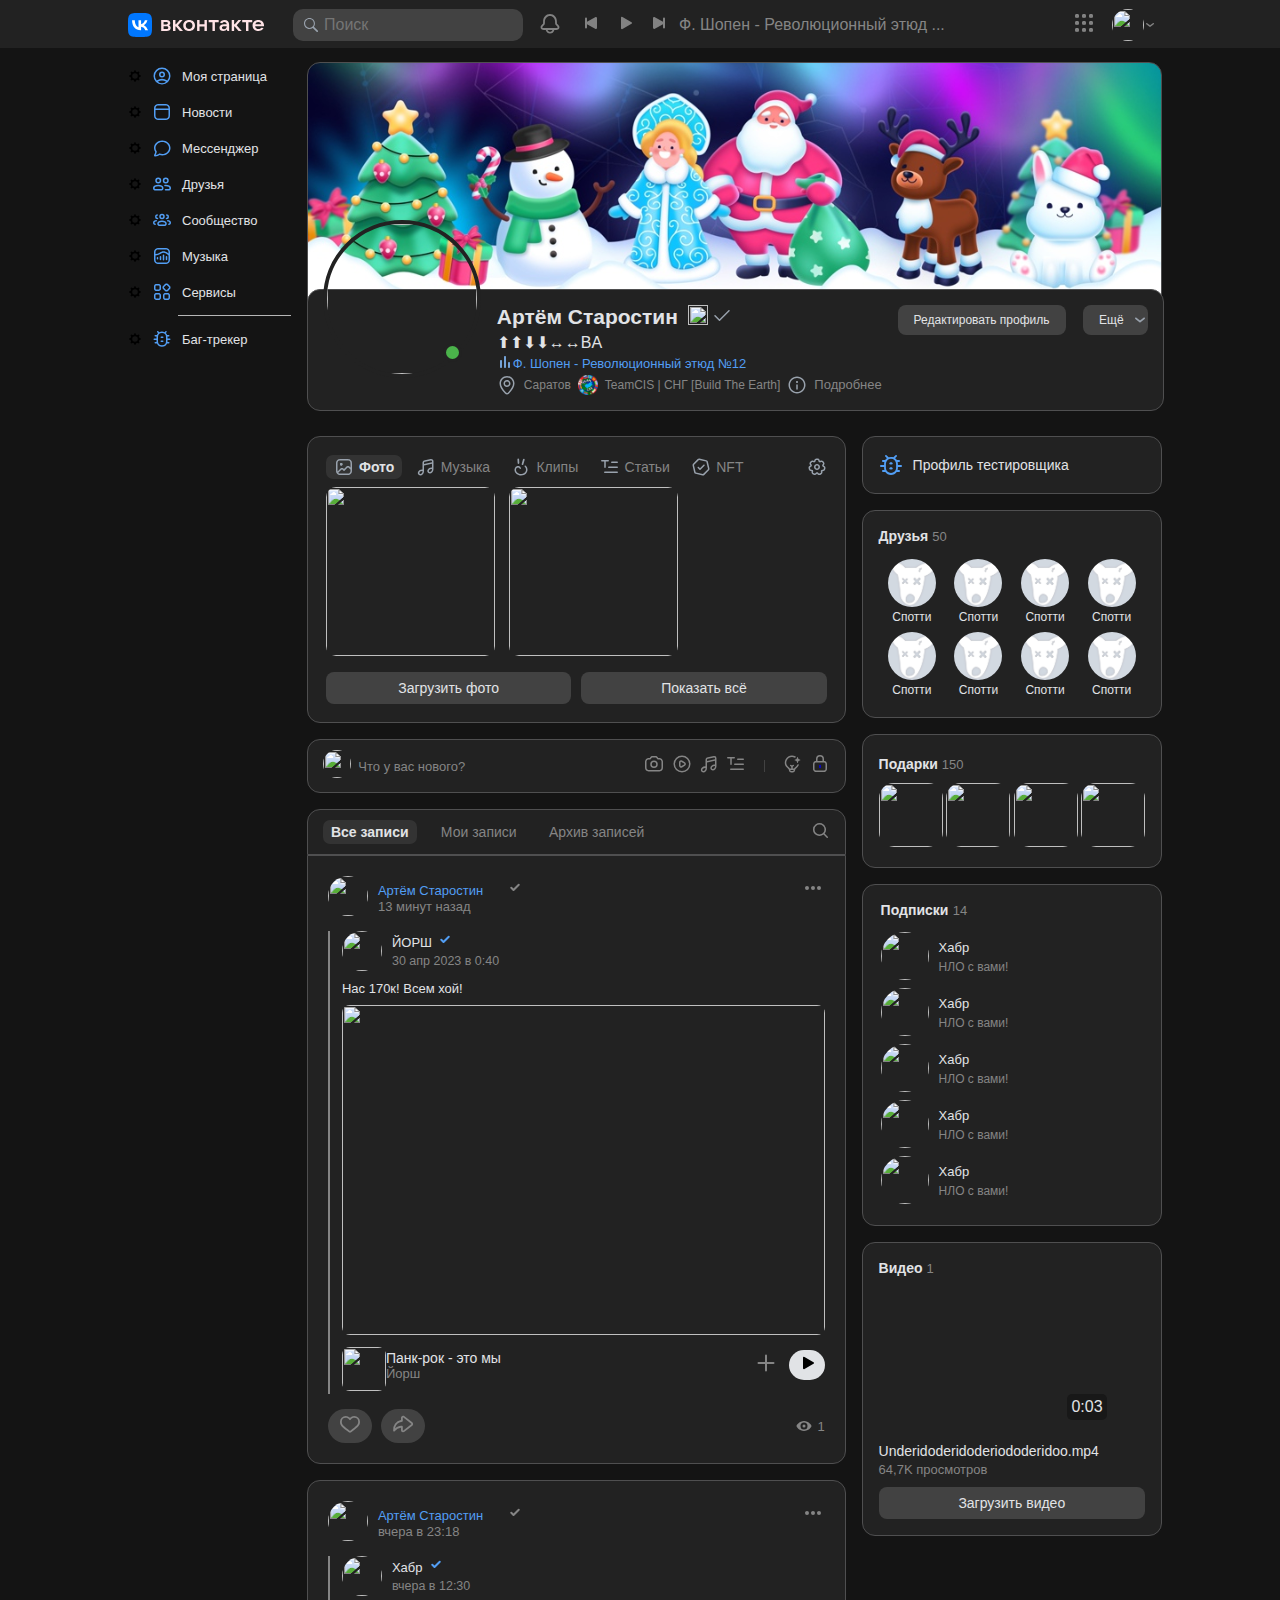
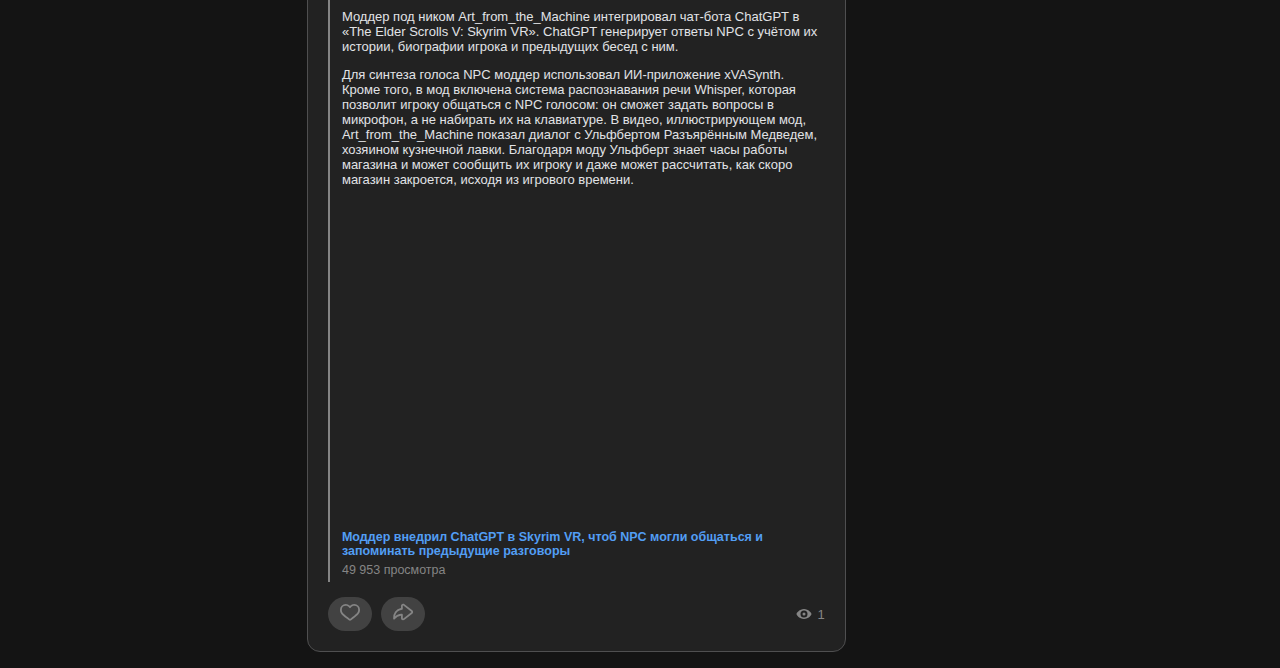
==== commit bba14c59: "Two posts for Wall" ====
--- a/index.html
+++ b/index.html
@@ -249,8 +249,8 @@
 							<a href="#"><svg fill="none" height="20" viewBox="0 0 20 20" width="20" xmlns="http://www.w3.org/2000/svg"><path clip-rule="evenodd" d="M4.25 8.75a5.75 5.75 0 0 1 8.4-5.1.75.75 0 1 0 .7-1.33 7.25 7.25 0 0 0-10.6 6.43c0 2.06.94 3.48 1.92 4.54.34.38.71.73 1.04 1.04l.33.31c.37.37.61.64.75.87l.1.48c.06.33.11.6.18.84.07.24.16.48.31.7.24.35.57.62.95.78.25.11.5.15.76.17.24.02.52.02.85.02h.12c.33 0 .61 0 .85-.02.26-.02.51-.06.76-.17.38-.16.7-.43.95-.77.15-.23.24-.47.31-.71.07-.23.12-.51.19-.84l.1-.48c.09-.17.25-.36.48-.6.18-.19.38-.37.6-.58l.34-.33a9.08 9.08 0 0 0 2.05-2.69.75.75 0 1 0-1.36-.62 7.63 7.63 0 0 1-1.73 2.23l-.3.3c-.24.21-.48.44-.68.65-.19.2-.38.4-.54.63h-1.33v-1.64l.97-.77a.75.75 0 0 0-.94-1.18l-.78.63-.78-.63a.75.75 0 0 0-.94 1.18l.97.77v1.64H7.92a7.15 7.15 0 0 0-.84-.93l-.37-.36c-.32-.3-.63-.6-.94-.93-.84-.92-1.52-2-1.52-3.53zm4.26 7.67a6.68 6.68 0 0 1-.1-.42h3.17c-.03.18-.06.31-.1.42a.83.83 0 0 1-.1.26.75.75 0 0 1-.3.26.82.82 0 0 1-.28.05l-.77.01h-.06l-.77-.01a.82.82 0 0 1-.27-.05.75.75 0 0 1-.32-.26.82.82 0 0 1-.1-.26zm6.63-13.16a.38.38 0 0 1 .72 0l.4 1.18c.12.38.42.68.8.8l1.18.4c.35.11.35.6 0 .72l-1.18.4c-.38.12-.68.42-.8.8l-.4 1.18a.38.38 0 0 1-.72 0l-.4-1.18a1.28 1.28 0 0 0-.8-.8l-1.18-.4a.38.38 0 0 1 0-.72l1.18-.4c.38-.12.68-.42.8-.8z" fill="#858585" fill-rule="evenodd"></path></svg></a>
 							<a href="#"><svg xmlns="http://www.w3.org/2000/svg" width="20" height="20" fill="none" viewBox="0 0 20 20"><path fill="currentColor" d="M10 10.75a.75.75 0 0 1 .75.75v2a.75.75 0 0 1-1.5 0v-2a.75.75 0 0 1 .75-.75Z"></path><path fill="#858585" fill-rule="evenodd" d="M6 7.03V5a4 4 0 0 1 8 0v2.03c.59.03 1 .12 1.36.3a3 3 0 0 1 1.31 1.3c.33.65.33 1.49.33 3.17v1.4c0 1.68 0 2.52-.33 3.16a3 3 0 0 1-1.3 1.31c-.65.33-1.49.33-3.17.33H7.8c-1.68 0-2.52 0-3.16-.33a3 3 0 0 1-1.31-1.3C3 15.71 3 14.87 3 13.2v-1.4c0-1.68 0-2.52.33-3.16a3 3 0 0 1 1.3-1.31c.36-.18.78-.27 1.37-.3Zm4-4.53A2.5 2.5 0 0 1 12.5 5v2h-5V5A2.5 2.5 0 0 1 10 2.5Zm-2.2 6c-.86 0-1.42 0-1.85.04-.4.03-.56.09-.63.12a1.5 1.5 0 0 0-.66.66c-.03.07-.1.22-.12.63-.04.43-.04.99-.04 1.85v1.4c0 .86 0 1.42.04 1.85.03.4.09.56.12.63.15.28.38.51.66.66.07.03.22.1.63.12.43.04.99.04 1.85.04h4.4c.86 0 1.42 0 1.85-.04.4-.03.56-.09.63-.12a1.5 1.5 0 0 0 .66-.66c.03-.07.1-.22.12-.63.04-.43.04-.99.04-1.85v-1.4c0-.86 0-1.42-.04-1.85-.03-.4-.09-.56-.12-.63a1.5 1.5 0 0 0-.66-.66c-.07-.03-.22-.1-.63-.12-.43-.04-.99-.04-1.85-.04H7.8Z" clip-rule="evenodd"></path></svg></a>
 						</div>
-						<div class="Profile__Main_Wall Border-Inner">
-							<div class="Profile__Wall_Header">
+						<div class="Profile__Main_Wall">
+							<div class="Profile__Wall_Header Border-Inner">
 								<div class="Profile__Header_Tabs-Container">
 									<div class="Profile__Tabs-Container_Tab_Active">
 										<span>Все записи</span>
@@ -266,9 +266,105 @@
 									<svg fill="none" height="20" viewBox="0 0 20 20" width="20" xmlns="http://www.w3.org/2000/svg"><path clip-rule="evenodd" d="M9.5 4.5a5 5 0 1 0 0 10 5 5 0 0 0 0-10zM3 9.5a6.5 6.5 0 1 1 11.6 4.04l3.18 3.18a.75.75 0 1 1-1.06 1.06l-3.18-3.18A6.5 6.5 0 0 1 3 9.5z" fill="#858585" fill-rule="evenodd"></path></svg>
 								</a>
 							</div>
-							<div class="Profile__Wall_No-Post">
-								<svg width="56" height="56" viewBox="0 0 56 56" xmlns="http://www.w3.org/2000/svg"><g id="newsfeed_outline_56__Icons-56/newsfeed_outline_56" stroke="none" stroke-width="1" fill="none" fill-rule="evenodd"><g id="newsfeed_outline_56__newsfeed_outline_56"><path d="M0 0h56v56H0z"></path><path d="M20.32 6H35.1c3.73.03 5.68.37 7.57 1.3l.42.21c1.9 1.01 3.39 2.5 4.4 4.4 1.04 1.96 1.45 3.85 1.5 7.58l.01.83V35.5c-.06 3.73-.47 5.62-1.51 7.58a10.59 10.59 0 0 1-4.4 4.4c-1.96 1.04-3.85 1.45-7.58 1.5l-.83.01H19.5c-3.73-.06-5.62-.47-7.58-1.51a10.59 10.59 0 0 1-4.4-4.4c-1.04-1.96-1.45-3.85-1.5-7.58L6 34.68V19.9c.03-3.73.37-5.68 1.3-7.57l.21-.42c1.01-1.9 2.5-3.39 4.4-4.4 1.96-1.04 3.85-1.45 7.58-1.5l.83-.01ZM46 20.91a1.5 1.5 0 0 1-.5.09h-36a1.5 1.5 0 0 1-.5-.09v14.51c.04 3.3.36 4.76 1.16 6.26a7.59 7.59 0 0 0 3.16 3.16c1.5.8 2.95 1.12 6.26 1.16h15.84c3.3-.04 4.76-.36 6.26-1.16a7.59 7.59 0 0 0 3.16-3.16c.8-1.5 1.12-2.95 1.16-6.26v-.74ZM34.68 9h-15.1c-3.3.04-4.76.36-6.26 1.16a7.59 7.59 0 0 0-3.16 3.16c-.67 1.25-1 2.47-1.11 4.75.14-.05.3-.07.45-.07h36c.16 0 .3.02.45.07-.11-2.28-.44-3.5-1.1-4.75a7.59 7.59 0 0 0-3.17-3.16c-1.6-.86-3.16-1.16-7-1.16Z" id="newsfeed_outline_56__Icon-Color" fill="currentColor" fill-rule="nonzero"></path></g></g></svg>
-								<span>На стене пока нет ни одной записи</span>
+							<div class="Profile__Wall_FirstPost Border-Inner">
+								<div class="Profile__Wall__Post__Header">
+									<div class="Profile__Wall__Post__Header__InfoContainer">
+										<img src="https://sun7-23.userapi.com/s/v1/ig1/aIv5Jkf_if7acs3j7GyHVEj1a0IrpbbCT7-BIbCPvPdPzja0upXckKztEPR-drWqbsxezsqa.jpg?size=100x100&quality=96&crop=140,0,338,338&ava=1" alt="">
+										<div class="Profile__Wall__Post__Header__InfoContainer__Info">
+											<div class="Profile__Wall__Post__Header__InfoContainer__Info__User">
+												<a href="https://vk.com/artemstarostin59"><span>Артём Старостин</span><img src="https://sun7-22.userapi.com/PLBathSelie6Sb0yUagW6A_fD_tGxw1tsAarkA/rteJu--k4Og.png" alt=""></a> 
+												<a href="https://vk.com/faq20572"><svg xmlns="http://www.w3.org/2000/svg" width="16" height="16" fill="none" viewBox="0 0 16 16"><path fill="#858585" d="M4.5 9.59 2.96 8.04a1 1 0 0 0-1.42 1.42L3.8 11.7a1 1 0 0 0 1.42 0l5.25-5.25a1 1 0 0 0-1.42-1.42L4.5 9.6Z"></path></svg></a>
+											</div>
+											<span>13 минут назад</span>
+										</div>
+									</div>
+									<svg width="24" height="24" viewBox="0 0 24 24" xmlns="http://www.w3.org/2000/svg"><g id="more_horizontal_24__Page-2" stroke="none" stroke-width="1" fill="none" fill-rule="evenodd"><g id="more_horizontal_24__more_horizontal_24"><path id="more_horizontal_24__Bounds" d="M24 0H0v24h24z"></path><path d="M18 10a2 2 0 0 1 2 2 2 2 0 0 1-2 2 2 2 0 0 1-2-2c0-1.1.9-2 2-2Zm-6 4a2 2 0 0 1-2-2c0-1.1.9-2 2-2a2 2 0 0 1 2 2 2 2 0 0 1-2 2Zm-6 0a2 2 0 0 1-2-2c0-1.1.9-2 2-2a2 2 0 0 1 2 2 2 2 0 0 1-2 2Z" id="more_horizontal_24__Mask" fill="currentColor"></path></g></g></svg>
+								</div>
+								<div class="Profile__Wall__Post__PostRepost">
+									<div class="Profile__Wall__Post__PostRepost__Header">
+										<img src="https://sun7-18.userapi.com/s/v1/ig2/cSedksJbN-NEauQTb6fMrxB0i-RgmD_UT2NxslCh_qbIDcfSS9sR3SrqmM8NEAdKpKNQIFsAFnFFhNC1hRobqX9M.jpg?size=50x50&quality=95&crop=0,0,898,898&ava=1" alt="">
+										<div class="Profile__Wall__Post__PostRepost__Header__InfoContainer">
+											<div class="Profile__Wall__Post__PostRepost__Header__InfoContainer__User">
+												<a href="https://vk.com/yorshpunk"><span>ЙОРШ</span></a> 
+												<a href="https://vk.com/verify"><svg xmlns="http://www.w3.org/2000/svg" width="16" height="16" fill="none" viewBox="0 0 16 16"><path fill="#529EF4" d="M4.5 9.59 2.96 8.04a1 1 0 0 0-1.42 1.42L3.8 11.7a1 1 0 0 0 1.42 0l5.25-5.25a1 1 0 0 0-1.42-1.42L4.5 9.6Z"></path></svg> </a>
+											</div>
+											<span>30 апр 2023 в 0:40</span>
+										</div>
+									</div>
+									<div class="Profile__Wall__Post__PostRepost__Main">
+										<span class="Profile__Wall__Post__PostRepost__Main__Text">Нас 170к! Всем хой!</span>
+										<img src="https://sun7-21.userapi.com/impg/nxDBGeJ3ScakvNB3LmfrlZrYDzl-iWjLeu_J0Q/ee6laNWTYPs.jpg?size=1280x853&quality=95&sign=e8f9778d8550948f92cc9fc614765ea5&c_uniq_tag=_Z0_BRe6pzAxI_4_dd4MYEMXr7y2yZ2Vyia8I3M7vHM&type=album" alt="">
+										<div class="Profile__Wall__Post__PostRepost__Main__Audio">
+											<div class="Profile__Wall__Post__PostRepost__Main__Audio__Info">
+												<img src="https://sun7-21.userapi.com/impf/c854124/v854124997/251825/qoXmCp_T2rE.jpg?size=270x270&quality=96&sign=dbbf0a6bc0950fc1e07dd48998614a20&c_uniq_tag=TxCbiQNAB-qRXKPgsWtds_rWTUedFUNkYM5Xf3OSCu4&type=audio" alt="">
+												<div class="Profile__Wall__Post__PostRepost__Main__Audio__Info__TextBox">
+													<span class="Profile__Wall__Post__PostRepost__Main__Audio__Info__TextBox__Title">Панк-рок - это мы</span>
+													<span class="Profile__Wall__Post__PostRepost__Main__Audio__Info__TextBox__Description">Йорш</span>
+												</div>
+											</div>
+											<div class="Profile__Wall__Post__PostRepost__Main__Audio__Buttons">
+												<button class="Profile__Wall__Post__PostRepost__Main__Audio__Buttons_Add"><svg width="24" height="24" viewBox="0 0 24 24" xmlns="http://www.w3.org/2000/svg"><g id="add_24__Page-2" stroke="none" stroke-width="1" fill="none" fill-rule="evenodd"><g id="add_24__add_24"><path id="add_24__Bounds" d="M0 0h24v24H0z"></path><path d="M13 11h6.5a1 1 0 0 1 0 2H13v6.5a1 1 0 0 1-2 0V13H4.5a1 1 0 0 1 0-2H11V4.5a1 1 0 0 1 2 0V11Z" id="add_24__Mask" fill="currentColor"></path></g></g></svg></button>
+												<button class="Profile__Wall__Post__PostRepost__Main__Audio__Buttons_Play"><svg xmlns="http://www.w3.org/2000/svg" width="24" height="24" fill="black" viewBox="0 0 24 24"><path d="M18.5 11.13a1 1 0 0 1 0 1.74l-9 5.2A1 1 0 0 1 8 17.2V6.8a1 1 0 0 1 1.5-.86l9 5.2Z"></path></svg></button>
+											</div>
+										</div>
+									</div>
+								</div>
+								<div class="Profile__Wall__Post__Footer">
+									<div>
+										<button><svg height="24" viewBox="0 0 24 24" width="24" xmlns="http://www.w3.org/2000/svg"><g fill="none" fill-rule="evenodd"><path d="M0 0h24v24H0z"></path><path d="M16 4a5.95 5.95 0 0 0-3.89 1.7l-.12.11-.12-.11A5.96 5.96 0 0 0 7.73 4 5.73 5.73 0 0 0 2 9.72c0 3.08 1.13 4.55 6.18 8.54l2.69 2.1c.66.52 1.6.52 2.26 0l2.36-1.84.94-.74c4.53-3.64 5.57-5.1 5.57-8.06A5.73 5.73 0 0 0 16.27 4zm.27 1.8a3.93 3.93 0 0 1 3.93 3.92v.3c-.08 2.15-1.07 3.33-5.51 6.84l-2.67 2.08a.04.04 0 0 1-.04 0L9.6 17.1l-.87-.7C4.6 13.1 3.8 11.98 3.8 9.73A3.93 3.93 0 0 1 7.73 5.8c1.34 0 2.51.62 3.57 1.92a.9.9 0 0 0 1.4-.01c1.04-1.3 2.2-1.91 3.57-1.91z" fill="currentColor" fill-rule="nonzero"></path></g></svg></button>
+										<button><svg height="24" viewBox="0 0 24 24" width="24" xmlns="http://www.w3.org/2000/svg"><g fill="none" fill-rule="evenodd"><path d="M0 0h24v24H0z"></path><path d="M12 3.73c-1.12.07-2 1-2 2.14v2.12h-.02a9.9 9.9 0 0 0-7.83 10.72.9.9 0 0 0 1.61.46l.19-.24a9.08 9.08 0 0 1 5.84-3.26l.2-.03.01 2.5a2.15 2.15 0 0 0 3.48 1.69l7.82-6.14a2.15 2.15 0 0 0 0-3.38l-7.82-6.13c-.38-.3-.85-.46-1.33-.46zm.15 1.79c.08 0 .15.03.22.07l7.82 6.14a.35.35 0 0 1 0 .55l-7.82 6.13a.35.35 0 0 1-.57-.28V14.7a.9.9 0 0 0-.92-.9h-.23l-.34.02c-2.28.14-4.4.98-6.12 2.36l-.17.15.02-.14a8.1 8.1 0 0 1 6.97-6.53.9.9 0 0 0 .79-.9V5.87c0-.2.16-.35.35-.35z" fill="currentColor" fill-rule="nonzero"></path></g></svg></button>
+									</div>
+									<div style="display: flex; flex-direction: row; align-items: center;">
+										<svg fill="none" height="16" viewBox="0 0 16 16" width="16" xmlns="http://www.w3.org/2000/svg"><g fill="currentColor"><path d="M9.5 8a1.5 1.5 0 1 1-3 0 1.5 1.5 0 0 1 3 0z"></path><path clip-rule="evenodd" d="M15.5 8c0-1-3-5-7.5-5S.5 7 .5 8s3 5 7.5 5 7.5-4 7.5-5zm-4 0a3.5 3.5 0 1 1-7 0 3.5 3.5 0 0 1 7 0z" fill-rule="evenodd"></path></g></svg>
+										<span>1</span>
+									</div>
+								</div>
+							</div>
+							<div class="Profile__Wall_Post Border-Inner">
+								<div class="Profile__Wall__Post__Header">
+									<div class="Profile__Wall__Post__Header__InfoContainer">
+										<img src="https://sun7-23.userapi.com/s/v1/ig1/aIv5Jkf_if7acs3j7GyHVEj1a0IrpbbCT7-BIbCPvPdPzja0upXckKztEPR-drWqbsxezsqa.jpg?size=100x100&quality=96&crop=140,0,338,338&ava=1" alt="">
+										<div class="Profile__Wall__Post__Header__InfoContainer__Info">
+											<div class="Profile__Wall__Post__Header__InfoContainer__Info__User">
+												<a href="https://vk.com/artemstarostin59"><span>Артём Старостин</span><img src="https://sun7-22.userapi.com/PLBathSelie6Sb0yUagW6A_fD_tGxw1tsAarkA/rteJu--k4Og.png" alt=""></a> 
+												<a href="https://vk.com/faq20572"><svg xmlns="http://www.w3.org/2000/svg" width="16" height="16" fill="none" viewBox="0 0 16 16"><path fill="#858585" d="M4.5 9.59 2.96 8.04a1 1 0 0 0-1.42 1.42L3.8 11.7a1 1 0 0 0 1.42 0l5.25-5.25a1 1 0 0 0-1.42-1.42L4.5 9.6Z"></path></svg></a>
+											</div>
+											<span>вчера в 23:18</span>
+										</div>
+									</div>
+									<svg width="24" height="24" viewBox="0 0 24 24" xmlns="http://www.w3.org/2000/svg"><g id="more_horizontal_24__Page-2" stroke="none" stroke-width="1" fill="none" fill-rule="evenodd"><g id="more_horizontal_24__more_horizontal_24"><path id="more_horizontal_24__Bounds" d="M24 0H0v24h24z"></path><path d="M18 10a2 2 0 0 1 2 2 2 2 0 0 1-2 2 2 2 0 0 1-2-2c0-1.1.9-2 2-2Zm-6 4a2 2 0 0 1-2-2c0-1.1.9-2 2-2a2 2 0 0 1 2 2 2 2 0 0 1-2 2Zm-6 0a2 2 0 0 1-2-2c0-1.1.9-2 2-2a2 2 0 0 1 2 2 2 2 0 0 1-2 2Z" id="more_horizontal_24__Mask" fill="currentColor"></path></g></g></svg>
+								</div>
+								<div class="Profile__Wall__Post__PostRepost">
+									<div class="Profile__Wall__Post__PostRepost__Header">
+										<img src="https://sun7-22.userapi.com/s/v1/ig1/sf5SNUbbwK995atR2u04GTvUgaUi09LgxPLwY24ENPl4Bi2hOSqmh6aA959HrCt1vno8lUfL.jpg?size=50x50&quality=96&crop=0,0,567,567&ava=1" alt="">
+										<div class="Profile__Wall__Post__PostRepost__Header__InfoContainer">
+											<div class="Profile__Wall__Post__PostRepost__Header__InfoContainer__User">
+												<a href="https://vk.com/yorshpunk"><span>Хабр</span></a> 
+												<a href="https://vk.com/verify"><svg xmlns="http://www.w3.org/2000/svg" width="16" height="16" fill="none" viewBox="0 0 16 16"><path fill="#529EF4" d="M4.5 9.59 2.96 8.04a1 1 0 0 0-1.42 1.42L3.8 11.7a1 1 0 0 0 1.42 0l5.25-5.25a1 1 0 0 0-1.42-1.42L4.5 9.6Z"></path></svg> </a>
+											</div>
+											<span>вчера в 12:30</span>
+										</div>
+									</div>
+									<div class="Profile__Wall__Post__PostRepost__Main">
+										<p class="Profile__Wall__Post__PostRepost__Main__Text">Моддер под ником Art_from_the_Machine интегрировал чат-бота ChatGPT в «The Elder Scrolls V: Skyrim VR». ChatGPT генерирует ответы NPC с учётом их истории, биографии игрока и предыдущих бесед с ним.</p>
+										<p class="Profile__Wall__Post__PostRepost__Main__Text">Для синтеза голоса NPC моддер использовал ИИ-приложение xVASynth. Кроме того, в мод включена система распознавания речи Whisper, которая позволит игроку общаться с NPC голосом: он сможет задать вопросы в микрофон, а не набирать их на клавиатуре. В видео, иллюстрирующем мод, Art_from_the_Machine показал диалог с Ульфбертом Разъярённым Медведем, хозяином кузнечной лавки. Благодаря моду Ульфберт знает часы работы магазина и может сообщить их игроку и даже может рассчитать, как скоро магазин закроется, исходя из игрового времени.</p>
+										<div class="Profile__Wall__Post__PostRepost__Main__Video">
+											<iframe width="480" height="315" src="https://www.youtube.com/embed/Gz6mAX41fs0" title="YouTube video player" frameborder="0" allow="accelerometer; autoplay; clipboard-write; encrypted-media; gyroscope; picture-in-picture; web-share" allowfullscreen></iframe>
+											<span class="Profile__Wall__Post__PostRepost__Main__Video__Title">Моддер внедрил ChatGPT в Skyrim VR, чтоб NPC могли общаться и запоминать предыдущие разговоры</span>
+											<span class="Profile__Wall__Post__PostRepost__Main__Video__Views">49 953 просмотра</span>
+										</div>
+									</div>
+								</div>
+								<div class="Profile__Wall__Post__Footer">
+									<div>
+										<button><svg height="24" viewBox="0 0 24 24" width="24" xmlns="http://www.w3.org/2000/svg"><g fill="none" fill-rule="evenodd"><path d="M0 0h24v24H0z"></path><path d="M16 4a5.95 5.95 0 0 0-3.89 1.7l-.12.11-.12-.11A5.96 5.96 0 0 0 7.73 4 5.73 5.73 0 0 0 2 9.72c0 3.08 1.13 4.55 6.18 8.54l2.69 2.1c.66.52 1.6.52 2.26 0l2.36-1.84.94-.74c4.53-3.64 5.57-5.1 5.57-8.06A5.73 5.73 0 0 0 16.27 4zm.27 1.8a3.93 3.93 0 0 1 3.93 3.92v.3c-.08 2.15-1.07 3.33-5.51 6.84l-2.67 2.08a.04.04 0 0 1-.04 0L9.6 17.1l-.87-.7C4.6 13.1 3.8 11.98 3.8 9.73A3.93 3.93 0 0 1 7.73 5.8c1.34 0 2.51.62 3.57 1.92a.9.9 0 0 0 1.4-.01c1.04-1.3 2.2-1.91 3.57-1.91z" fill="currentColor" fill-rule="nonzero"></path></g></svg></button>
+										<button><svg height="24" viewBox="0 0 24 24" width="24" xmlns="http://www.w3.org/2000/svg"><g fill="none" fill-rule="evenodd"><path d="M0 0h24v24H0z"></path><path d="M12 3.73c-1.12.07-2 1-2 2.14v2.12h-.02a9.9 9.9 0 0 0-7.83 10.72.9.9 0 0 0 1.61.46l.19-.24a9.08 9.08 0 0 1 5.84-3.26l.2-.03.01 2.5a2.15 2.15 0 0 0 3.48 1.69l7.82-6.14a2.15 2.15 0 0 0 0-3.38l-7.82-6.13c-.38-.3-.85-.46-1.33-.46zm.15 1.79c.08 0 .15.03.22.07l7.82 6.14a.35.35 0 0 1 0 .55l-7.82 6.13a.35.35 0 0 1-.57-.28V14.7a.9.9 0 0 0-.92-.9h-.23l-.34.02c-2.28.14-4.4.98-6.12 2.36l-.17.15.02-.14a8.1 8.1 0 0 1 6.97-6.53.9.9 0 0 0 .79-.9V5.87c0-.2.16-.35.35-.35z" fill="currentColor" fill-rule="nonzero"></path></g></svg></button>
+									</div>
+									<div style="display: flex; flex-direction: row; align-items: center;">
+										<svg fill="none" height="16" viewBox="0 0 16 16" width="16" xmlns="http://www.w3.org/2000/svg"><g fill="currentColor"><path d="M9.5 8a1.5 1.5 0 1 1-3 0 1.5 1.5 0 0 1 3 0z"></path><path clip-rule="evenodd" d="M15.5 8c0-1-3-5-7.5-5S.5 7 .5 8s3 5 7.5 5 7.5-4 7.5-5zm-4 0a3.5 3.5 0 1 1-7 0 3.5 3.5 0 0 1 7 0z" fill-rule="evenodd"></path></g></svg>
+										<span>1</span>
+									</div>
+								</div>
 							</div>
 						</div>
 					</div>
--- a/css/styles.css
+++ b/css/styles.css
@@ -856,6 +856,7 @@
   -webkit-box-align: center;
       -ms-flex-align: center;
           align-items: center;
+  border-radius: 13px 13px 0px 0px;
 }
 
 .Profile__Header_Tabs-Container {
@@ -911,7 +912,7 @@
   background: #333333;
 }
 
-.Profile__Wall_No-Post {
+.Profile__Wall_FirstPost {
   display: -webkit-box;
   display: -ms-flexbox;
   display: flex;
@@ -919,11 +920,274 @@
   -webkit-box-direction: normal;
       -ms-flex-direction: column;
           flex-direction: column;
-  -webkit-box-align: center;
-      -ms-flex-align: center;
-          align-items: center;
-  margin: 40px auto;
-  color: #858585;
+  border-radius: 0px 0px 13px 13px;
+  padding: 20px;
+  margin-bottom: 16px;
+  color: #858585;
+}
+
+.Profile__Wall_Post {
+  display: -webkit-box;
+  display: -ms-flexbox;
+  display: flex;
+  -webkit-box-orient: vertical;
+  -webkit-box-direction: normal;
+      -ms-flex-direction: column;
+          flex-direction: column;
+  margin-bottom: 16px;
+  padding: 20px;
+  color: #858585;
+}
+
+.Profile__Wall__Post__Header {
+  display: -webkit-box;
+  display: -ms-flexbox;
+  display: flex;
+  -webkit-box-orient: horizontal;
+  -webkit-box-direction: normal;
+      -ms-flex-direction: row;
+          flex-direction: row;
+  -webkit-box-pack: justify;
+      -ms-flex-pack: justify;
+          justify-content: space-between;
+}
+.Profile__Wall__Post__Header a {
+  text-decoration: none;
+}
+
+.Profile__Wall__Post__Header__InfoContainer {
+  display: -webkit-box;
+  display: -ms-flexbox;
+  display: flex;
+  -webkit-box-orient: horizontal;
+  -webkit-box-direction: normal;
+      -ms-flex-direction: row;
+          flex-direction: row;
+  -webkit-box-align: center;
+      -ms-flex-align: center;
+          align-items: center;
+}
+.Profile__Wall__Post__Header__InfoContainer img {
+  width: 40px;
+  height: 40px;
+  border-radius: 60px;
+}
+
+.Profile__Wall__Post__Header__InfoContainer__Info {
+  display: -webkit-box;
+  display: -ms-flexbox;
+  display: flex;
+  -webkit-box-orient: vertical;
+  -webkit-box-direction: normal;
+      -ms-flex-direction: column;
+          flex-direction: column;
+  margin-left: 10px;
+}
+.Profile__Wall__Post__Header__InfoContainer__Info span {
+  font-size: 13px;
+  font-weight: 400;
+  color: #858585;
+}
+
+.Profile__Wall__Post__Header__InfoContainer__Info__User {
+  display: -webkit-box;
+  display: -ms-flexbox;
+  display: flex;
+  -webkit-box-orient: horizontal;
+  -webkit-box-direction: normal;
+      -ms-flex-direction: row;
+          flex-direction: row;
+  -webkit-box-align: center;
+      -ms-flex-align: center;
+          align-items: center;
+}
+.Profile__Wall__Post__Header__InfoContainer__Info__User span {
+  font-size: 13px;
+  font-weight: 500;
+  color: #529EF4;
+}
+.Profile__Wall__Post__Header__InfoContainer__Info__User img {
+  margin-left: 5px;
+  width: 16px;
+  height: 16px;
+}
+.Profile__Wall__Post__Header__InfoContainer__Info__User svg {
+  margin-left: 5px;
+  width: 16px;
+  height: 16px;
+}
+
+.Profile__Wall__Post__PostRepost {
+  margin-top: 15px;
+  border-left: 2px solid #858585;
+  padding-left: 12px;
+}
+.Profile__Wall__Post__PostRepost a {
+  text-decoration: none;
+}
+
+.Profile__Wall__Post__PostRepost__Header {
+  display: -webkit-box;
+  display: -ms-flexbox;
+  display: flex;
+  -webkit-box-orient: horizontal;
+  -webkit-box-direction: normal;
+      -ms-flex-direction: row;
+          flex-direction: row;
+  margin-bottom: 8px;
+}
+.Profile__Wall__Post__PostRepost__Header img {
+  width: 40px;
+  height: 40px;
+  margin-right: 10px;
+  border-radius: 60px;
+}
+
+.Profile__Wall__Post__PostRepost__Header__InfoContainer span {
+  font-size: 12.5px;
+  font-weight: 400;
+  color: #858585;
+  margin-right: 3px;
+}
+
+.Profile__Wall__Post__PostRepost__Header__InfoContainer__User span {
+  font-size: 13px;
+  font-weight: 500;
+  color: #E1E3E6;
+}
+
+.Profile__Wall__Post__PostRepost__Main img {
+  width: 100%;
+  height: 330px;
+  margin-top: 8px;
+  border-radius: 8px;
+}
+
+.Profile__Wall__Post__PostRepost__Main__Text {
+  font-size: 13px;
+  font-weight: 400;
+  color: #E1E3E6;
+}
+
+.Profile__Wall__Post__PostRepost__Main__Audio {
+  display: -webkit-box;
+  display: -ms-flexbox;
+  display: flex;
+  -webkit-box-orient: horizontal;
+  -webkit-box-direction: normal;
+      -ms-flex-direction: row;
+          flex-direction: row;
+  -webkit-box-align: center;
+      -ms-flex-align: center;
+          align-items: center;
+  -webkit-box-pack: justify;
+      -ms-flex-pack: justify;
+          justify-content: space-between;
+  margin-bottom: 3px;
+}
+.Profile__Wall__Post__PostRepost__Main__Audio img {
+  width: 44px;
+  height: 44px;
+}
+
+.Profile__Wall__Post__PostRepost__Main__Audio__Info {
+  display: -webkit-box;
+  display: -ms-flexbox;
+  display: flex;
+  -webkit-box-orient: horizontal;
+  -webkit-box-direction: normal;
+      -ms-flex-direction: row;
+          flex-direction: row;
+  -webkit-box-align: center;
+      -ms-flex-align: center;
+          align-items: center;
+}
+
+.Profile__Wall__Post__PostRepost__Main__Audio__Info__TextBox {
+  display: -webkit-box;
+  display: -ms-flexbox;
+  display: flex;
+  -webkit-box-orient: vertical;
+  -webkit-box-direction: normal;
+      -ms-flex-direction: column;
+          flex-direction: column;
+}
+
+.Profile__Wall__Post__PostRepost__Main__Audio__Info__TextBox__Title {
+  font-size: 14px;
+  font-weight: 500;
+  color: #E1E3E6;
+}
+
+.Profile__Wall__Post__PostRepost__Main__Audio__Info__TextBox__Description {
+  font-size: 13px;
+  font-weight: 400;
+  color: #858585;
+}
+
+.Profile__Wall__Post__PostRepost__Main__Audio__Buttons_Add {
+  background: transparent;
+  border: 0px;
+}
+
+.Profile__Wall__Post__PostRepost__Main__Audio__Buttons_Play {
+  background: #E1E3E6;
+  border: 0px transparent;
+  border-radius: 80px;
+}
+
+.Profile__Wall__Post__PostRepost__Main__Video {
+  display: -webkit-box;
+  display: -ms-flexbox;
+  display: flex;
+  -webkit-box-orient: vertical;
+  -webkit-box-direction: normal;
+      -ms-flex-direction: column;
+          flex-direction: column;
+}
+
+.Profile__Wall__Post__PostRepost__Main__Video__Title {
+  margin-top: 15px;
+  font-size: 12.5px;
+  font-weight: 700;
+  color: #529EF4;
+}
+
+.Profile__Wall__Post__PostRepost__Main__Video__Views {
+  margin: 5px 0px;
+  font-size: 12.5px;
+  font-weight: 400;
+  color: #858585;
+}
+
+.Profile__Wall__Post__Footer {
+  display: -webkit-box;
+  display: -ms-flexbox;
+  display: flex;
+  -webkit-box-orient: horizontal;
+  -webkit-box-direction: normal;
+      -ms-flex-direction: row;
+          flex-direction: row;
+  -webkit-box-align: center;
+      -ms-flex-align: center;
+          align-items: center;
+  -webkit-box-pack: justify;
+      -ms-flex-pack: justify;
+          justify-content: space-between;
+  margin-top: 15px;
+}
+.Profile__Wall__Post__Footer span {
+  font-size: 13px;
+  font-weight: 400;
+  color: #858585;
+  margin-left: 5px;
+}
+.Profile__Wall__Post__Footer button {
+  background: #424242;
+  margin-right: 5px;
+  padding: 3px 10px;
+  border: 0px;
+  border-radius: 60px;
 }
 
 .Profile__Main_Info {
